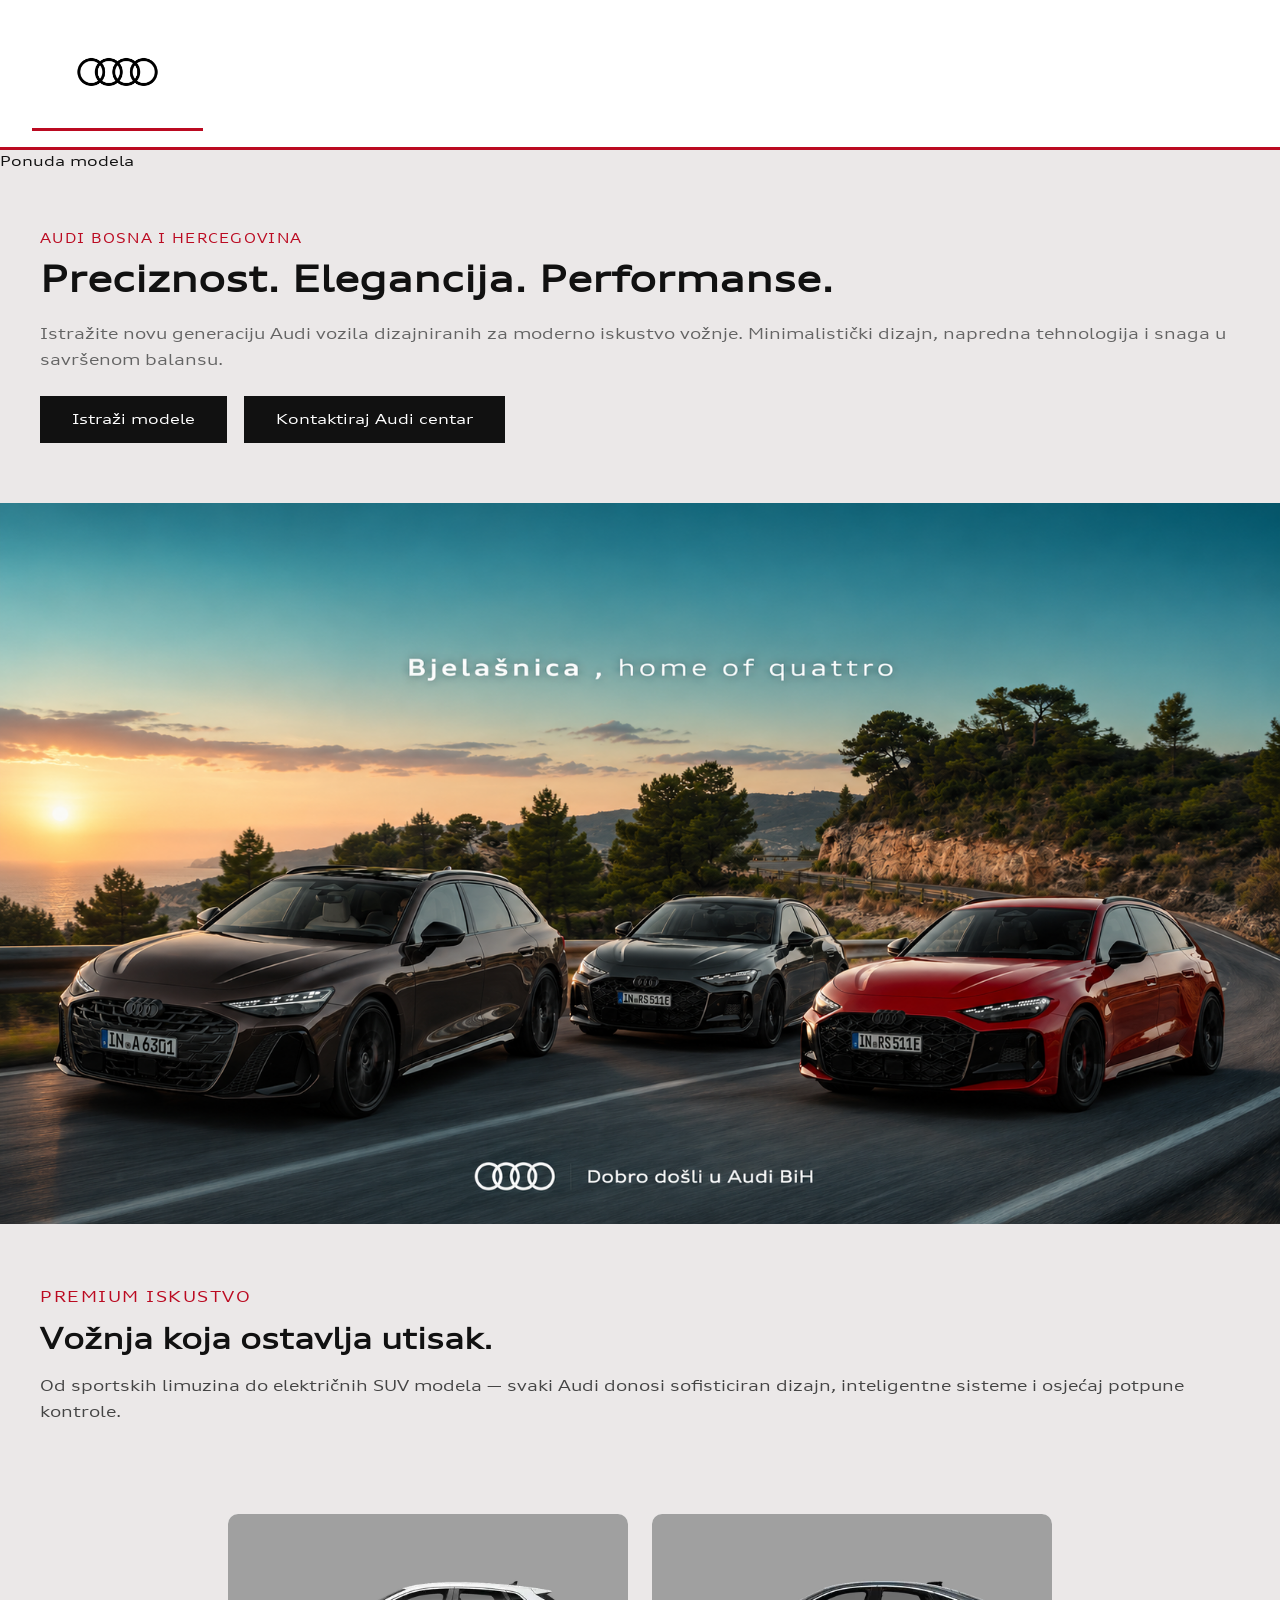
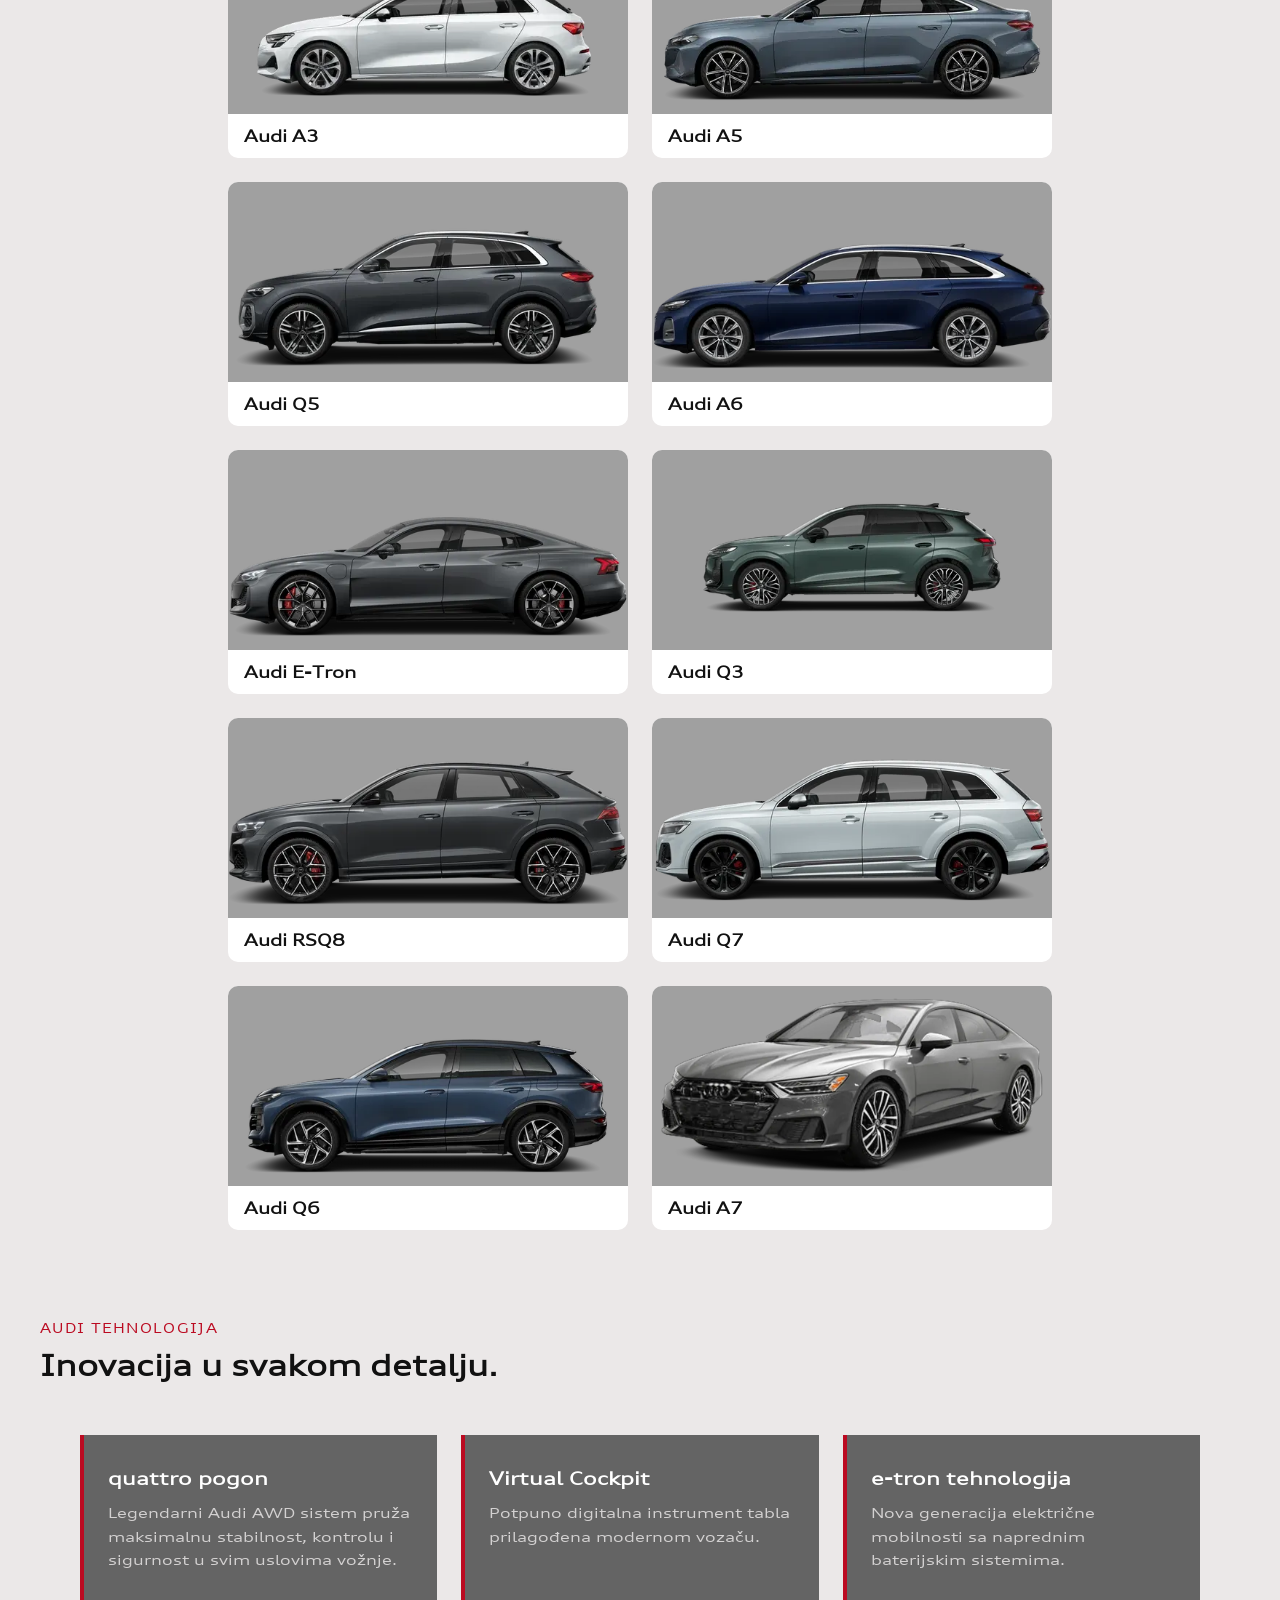
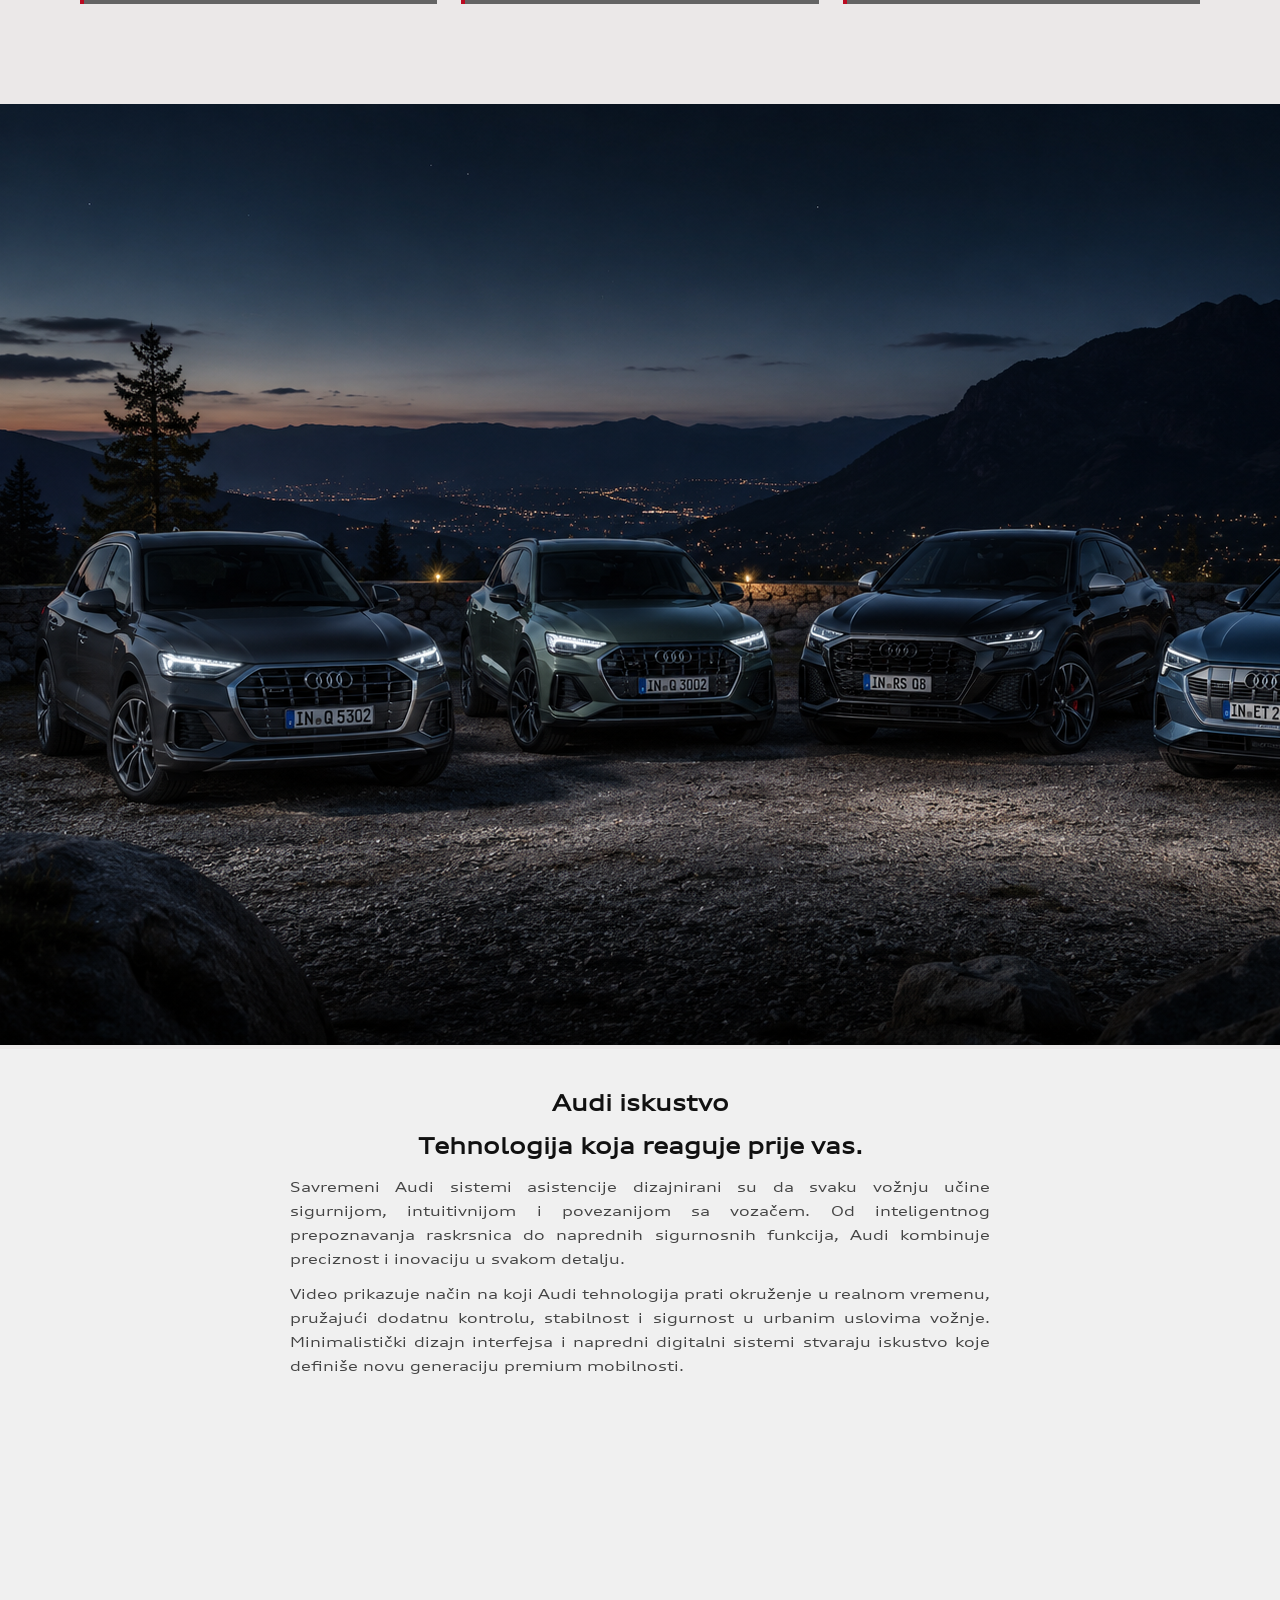
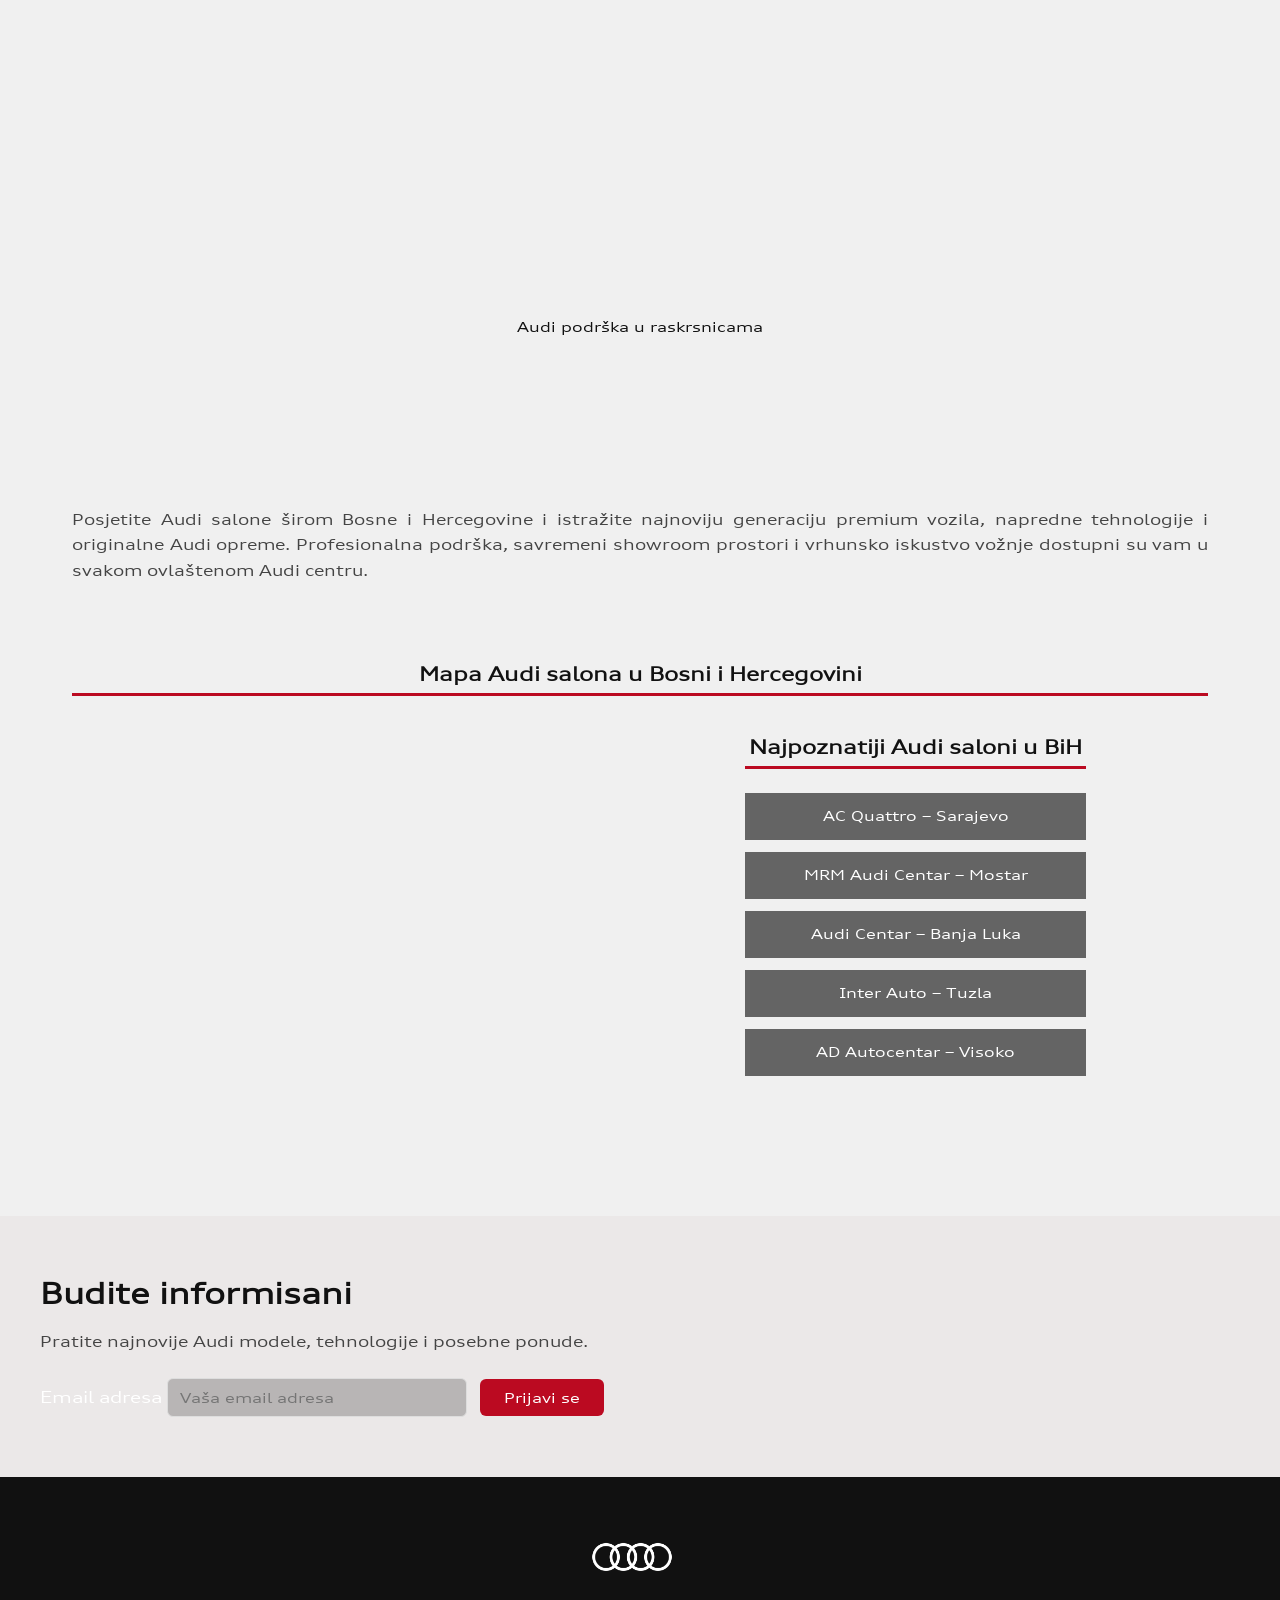
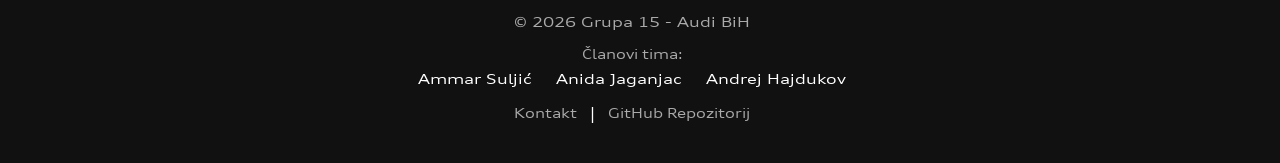
==== index.html @ d8e91200 "popravljene sitne greske na mapama" ====
<!DOCTYPE html>
<html lang = "bs"> 
            <head>
                <meta charset="UTF-8">
                
                <meta name="viewport" content="width=device-width, initial-scale=1.0">
                <!-- Osigurava prilagodbu prikazu na mobilnim uređajima -->
                 <meta name="description" content="Audi Bosna i Hercegovina - Službena web stranica">
                <meta name ="author" content="Grupa 15">
                <title>Audi BiH</title>
                <link rel="icon" href="images/audi logo crni.png" >

            
                

<link rel="stylesheet" href="css/tptpstil.css">


<!-- PWA manifest -->

            </head>

                <body>

     <div class="pozadina">

    
    
    <header>

    <!-- logo -->
    <header class="logo-bar">

    <img src="images/audi logo crni.png"
         alt="Audi logo"
         class="logo">
        

</div>

    <!-- glavni meni -->
    <nav class="menu">

        <ul>

            <li class="dropdown">
                <a href="sadrzaj.html">Ponuda modela</a>

                <ul class="dropdown-menu">
                    <li><a href="sadrzaj.html#audi-a3">Audi A3</a></li>
                    <li><a href="sadrzaj.html#audi-a5">Audi A5</a></li>
                    <li><a href="sadrzaj.html#audi-q5">Audi Q5</a></li>
                    <li><a href="sadrzaj.html#audi-a6">Audi A6</a></li>
                    <li><a href="sadrzaj.html#audi-e-tron">Audi e-tron</a></li>
                    <li><a href="sadrzaj.html#audi-q3">Audi Q3</a></li>
                    <li><a href="sadrzaj.html#audi-RSQ8">Audi RSQ8</a></li>
                    <li><a href="sadrzaj.html#audi-Q7">Audi Q7</a></li>
                    <li><a href="sadrzaj.html#audi-Q6">Audi Q6</a></li>
                    <li><a href="sadrzaj.html#audi-A7">Audi A7</a></li>

                </ul>
            </li> 

        </ul>

    </nav>

    <!-- SIDEBAR -->
             <nav class="side-nav">
    <a href="index.html">Početna</a>
    <a href="sadrzaj.html">Ponuda modela</a>
    <a href="sadrzaj.html#sedan">Sedan</a>
    <a href="sadrzaj.html#suv">SUV</a>
    <a href="sadrzaj.html#sport">Sport</a>
    <a href="sadrzaj.html#electric">Električni</a>

    <a href="kontakt.html">Dodatna oprema</a>

    <a href="https://github.com/ammarsuljic-ui/Grupa15-TPTP-2026" target="_blank" rel="noopener noreferrer">
        GitHub Repozitorij
    </a>
</nav>

</header>

<section class="uvodnastrana">

    <p class="malinaslov">Audi Bosna i Hercegovina</p>

    <h1>Preciznost. Elegancija. Performanse.</h1>

    <p class="tekstuvoda">
        Istražite novu generaciju Audi vozila dizajniranih za moderno iskustvo vožnje.
        Minimalistički dizajn, napredna tehnologija i snaga u savršenom balansu.
    </p>

    <div class="hero-buttons">

    <a href="sadrzaj.html" class="hero-btn">
        Istraži modele
    </a>

    <a href="kontakt.html" class="hero-btn secondary">
        Kontaktiraj Audi centar
    </a>

</div>

</section>

<section class="backgroundRegular-image">

    <div class="automap">

        <img src="images/audi pozadina.png"
             alt="AUDI BOSNA I HERCEGOVINA"
             class="background-image">

        <!-- AUDI A6 -->
        <a href="sadrzaj.html#audi-a6"
           class="auto-link audi-a6"></a>

        <!-- AUDI A3 -->
        <a href="sadrzaj.html#audi-a3"
           class="auto-link audi-a3"></a>

        <!-- AUDI A5 -->
        <a href="sadrzaj.html#audi-a5"
           class="auto-link audi-a5"></a>

    </div>

</section>

    <noscript>

        <h1>AUDI BOSNA I HERCEGOVINA</h1>
    </noscript>


                    <section class="modern-info">

                        <p class="section-tag">Premium iskustvo</p>

                        <h2>Vožnja koja ostavlja utisak.</h2>

                        <p>
                            Od sportskih limuzina do električnih SUV modela — svaki Audi donosi
                            sofisticiran dizajn, inteligentne sisteme i osjećaj potpune kontrole.
                        </p>

                    </section>



                         <!-- kartice sa modelima-->
                        <main class="models">

                                    <div class="car-card" id="audi-a3">
                                        <a href="sadrzaj.html#audi-a3">
                                            <picture>
                                                <img src="images/audi a3 2.webp" alt="Audi A3" title="Pogledaj model">
                                            </picture>
                                            <div class="car-name">Audi A3</div>
                                        </a>
                                    </div>

                                    <div class="car-card" id="audi-a5">
                                        <a href="sadrzaj.html#audi-a5">
                                            <picture>
                                                <img src="images/audi a5 1.webp" alt="Audi A5" title="Pogledaj model">
                                            </picture>
                                            <div class="car-name">Audi A5</div>
                                        </a>
                                    </div>

                                    <div class="car-card" id="audi-q5">
                                        <a href="sadrzaj.html#audi-q5">
                                            <picture>
                                                <img src="images/audi q5 1.png" alt="Audi Q5" title="Pogledaj model">
                                            </picture>
                                            <div class="car-name">Audi Q5</div>
                                        </a>
                                    </div>

                                    <div class="car-card" id="audi-a6">
                                        <a href="sadrzaj.html#audi-a6">
                                            <picture>
                                                <img src="images/audi a6 1.webp" alt="Audi A6" title="Pogledaj model">
                                            </picture>
                                            <div class="car-name">Audi A6</div>
                                        </a>
                                    </div>

                                    <div class="car-card" id="audi-e-tron">
                                        <a href="sadrzaj.html#audi-e-tron">
                                            <picture>
                                                <img src="images/audi e tron 1.png" alt="Audi E-Tron" title="Pogledaj model">
                                            </picture>
                                            <div class="car-name">Audi E-Tron</div>
                                        </a>
                                    </div>

                                    <div class="car-card" id="audi-q3">
                                        <a href="sadrzaj.html#audi-q3">
                                            <picture>
                                                <img src="images/audi q3 1.png" alt="Audi Q3" title="Pogledaj model">
                                            </picture>
                                            <div class="car-name">Audi Q3</div>
                                        </a>
                                    </div>


                                    <div class="car-card" id="audi-RSQ8">
                                        <a href="sadrzaj.html#audi-RSQ8">
                                            <picture>
                                                <img src="images/audi RSQ8 1.png" alt="Audi RSQ8" title="Pogledaj model">
                                            </picture>
                                            <div class="car-name">Audi RSQ8</div>
                                        </a>
                                    </div>

                                    <div class="car-card" id="audi-Q7">
                                        <a href="sadrzaj.html#audi-Q7">
                                            <picture>
                                                <img src="images/audi Q7 1.png" alt="Audi Q7" title="Pogledaj model">
                                            </picture>
                                            <div class="car-name">Audi Q7</div>
                                        </a>
                                    </div>

                                    <div class="car-card" id="audi-Q6">
                                        <a href="sadrzaj.html#audi-Q6">
                                            <picture>
                                                <img src="images/audi Q6 1.png" alt="Audi Q6" title="Pogledaj model">
                                            </picture>
                                            <div class="car-name">Audi Q6</div>
                                        </a>
                                    </div>

                                    <div class="car-card" id="audi-A7">
                                        <a href="sadrzaj.html#audi-A7">
                                            <picture>
                                                <img src="images/audi A7 1.webp" alt="Audi A7" title="Pogledaj model">
                                            </picture>
                                            <div class="car-name">Audi A7</div>
                                        </a>
                                    </div>

                                </main>

                                <section class="tech-section">

    <p class="section-tag">Audi tehnologija</p>

    <h2>Inovacija u svakom detalju.</h2>

                        

   

    <div class="tech-grid">

        <article class="tech-box">
            <h3>quattro pogon</h3>
            <p>
                Legendarni Audi AWD sistem pruža maksimalnu stabilnost,
                kontrolu i sigurnost u svim uslovima vožnje.
            </p>
        </article>

        <article class="tech-box">
            <h3>Virtual Cockpit</h3>
            <p>
                Potpuno digitalna instrument tabla prilagođena modernom vozaču.
            </p>
        </article>

        <article class="tech-box">
            <h3>e-tron tehnologija</h3>
            <p>
                Nova generacija električne mobilnosti sa naprednim baterijskim sistemima.
            </p>
        </article>

    </div>

</section>
    
    

    <section class="backgroundSUV-image">

    <div class="suvmap">

        <img src="images/audi pozadina 3.png"
             alt="AUDI SUV MODELI"
             class="background-suv">

        <!-- Q5 -->
        <a href="sadrzaj.html#audi-q5"
           class="suv-link audi-q5"></a>

        <!-- Q3 -->
        <a href="sadrzaj.html#audi-q3"
           class="suv-link audi-q3"></a>

        <!-- RSQ8 -->
        <a href="sadrzaj.html#audi-RSQ8"
           class="suv-link audi-rsq8"></a>

        <!-- Q6 -->
        <a href="sadrzaj.html#audi-Q6"
           class="suv-link audi-q6"></a>

    </div>

</section>



         <aside>
             <!-- video -->
                        
          <h2>Audi iskustvo</h2>

          <section class="videouvod">

    <h2>Tehnologija koja reaguje prije vas.</h2>

    <p class="tekstvideo">
        Savremeni Audi sistemi asistencije dizajnirani su da svaku vožnju učine sigurnijom,
        intuitivnijom i povezanijom sa vozačem. Od inteligentnog prepoznavanja raskrsnica
        do naprednih sigurnosnih funkcija, Audi kombinuje preciznost i inovaciju u svakom detalju.
    </p>

    <p class="tekstvideo">
        Video prikazuje način na koji Audi tehnologija prati okruženje u realnom vremenu,
        pružajući dodatnu kontrolu, stabilnost i sigurnost u urbanim uslovima vožnje.
        Minimalistički dizajn interfejsa i napredni digitalni sistemi stvaraju iskustvo
        koje definiše novu generaciju premium mobilnosti.
    </p>

</section>


<iframe
    width="100%"
    height="500"

    src="https://www.youtube.com/embed/RD_LmCPMa38"

    title="Audi podrska u raskrsnicama"

    loading="lazy"
    referrerpolicy="strict-origin-when-cross-origin"

    frameborder="0"

    allow="
        autoplay;
        fullscreen;
        picture-in-picture;
        encrypted-media
    "
    

    allowfullscreen>

    

</iframe>
<p>Audi podrška u raskrsnicama</p>

<br><br><br><br><br><br>

<p class="tekstmape">
    Posjetite Audi salone širom Bosne i Hercegovine i istražite najnoviju generaciju
    premium vozila, napredne tehnologije i originalne Audi opreme. Profesionalna podrška,
    savremeni showroom prostori i vrhunsko iskustvo vožnje dostupni su vam u svakom
    ovlaštenom Audi centru.
</p>

<section class="mapa">

    <h3>Mapa Audi salona u Bosni i Hercegovini</h3>

    <iframe
        src="https://www.google.com/maps?q=Audi+saloni+Bosna+i+Hercegovina&output=embed" 
        width="100%"
        height="600"

        loading="lazy"

        allowfullscreen

        referrerpolicy="no-referrer-when-downgrade">

    </iframe>

    <div class="mapa-info">

        <h3>Najpoznatiji Audi saloni u BiH</h3>

        <ul class="saloni">

    <li>
        <a href="https://www.acquattro.ba/"
           target="_blank"
           rel="noopener noreferrer"
           style="color: white;">
           AC Quattro – Sarajevo
        </a>
    </li>

    <li>
        <a href="https://mrm.ba/"
           target="_blank"
           rel="noopener noreferrer"
           style="color: white;">
           MRM Audi Centar – Mostar
        </a>
    </li>

    <li>
        <a href="https://www.audi.ba/"
           target="_blank"
           rel="noopener noreferrer"
           style="color: white;">
           Audi Centar – Banja Luka
        </a>
    </li>

    <li>
        <a href="https://interauto.ba/"
           target="_blank"
           rel="noopener noreferrer"
           style="color: white;">
           Inter Auto – Tuzla
        </a>
    </li>

    <li>
        <a href="https://adautocentar.ba/"
           target="_blank"
           rel="noopener noreferrer"
           style="color:white;">
           AD Autocentar – Visoko
        </a>
    </li>

</ul>

    </div>

</section>
    
          </aside>

          <section class="newsletter">

    <h2>Budite informisani</h2>

    <p>
        Pratite najnovije Audi modele, tehnologije i posebne ponude.
    </p>

    <form action="#">

        <label for="email">Email adresa</label>

<input id="email"
       type="email"
       placeholder="Vaša email adresa">

        <button type="submit">
            Prijavi se
        </button>

    </form>

</section>



        <!-- footer ili donjio dio stranice gdje ce se nalaziti audi logo link za kontakt i imena clanova grupe -->
                        <footer class="site-footer">

    <!-- LOGO -->
    <div class="footer-logo">

        <img src="images/audi logo crni.png"
             alt="Audi logo"
             usemap="#audiMapFooter"
             class="logo">

        <map name="audiMapFooter">
            <area shape="rect"
                  coords="0,0,300,150"
                  href="index.html"
                  alt="Početna stranica">
        </map>

    </div>

    <!-- NASLOV -->
    <p class="footer-title">&copy; 2026 Grupa 15 - Audi BiH</p>

    <!-- TIM -->
    <div class="footer-team">
        <span class="team-label">Članovi tima:</span>

        <div class="team-members">
            <span class="member">Ammar Suljić</span>
            <span class="member">Anida Jaganjac</span>
            <span class="member">Andrej Hajdukov</span>
        </div>
    </div>

    <!-- LINKOVI -->
    <div class="footer-links">
        <a href="kontakt.html">Kontakt</a> |
        
        <a href="https://github.com/ammarsuljic-ui/Grupa15-TPTP-2026" target="_blank" rel="noopener noreferrer">
            GitHub Repozitorij
        </a>
    </div>

</footer>

</div>
        

    



          </body>





</html>
---- css/tptpstil.css ----
/* =============================================
   TPTP Projekat - Grupa 15
   Audi BiH web stranica
   CSS: Anida Jaganjac
   ============================================= */
 
/* Odbrani font */
@font-face {
  font-family: 'auditype_extendednormal';
  src: url(../fonts/auditype_extendednormal.ttf) format('truetype');
}

/* CSS varijable - globalne boje, fontovi i razmaci */
:root {
  --boja-primarna: #BB0A21;
  --boja-pozadina: #ebe8e8;
  --boja-tekst: #111111;
  --boja-kartica: #ffffff;
  --font-glavni: 'auditype_extendednormal', sans-serif;
  --razmak-kartica: 1.5rem;
}
 
/* Reset defaultnih browser stilova */
* {
  margin: 0;
  padding: 0;
  box-sizing: border-box;
}
 
/* Osnovna tipografija i pozadina */
body {
  background-color: var(--boja-pozadina);
  color: var(--boja-tekst);
  font-family: var(--font-glavni);
  
}
 
/* ---- HEADER ---- */
header {
  overflow: visible;
  background-color: #ffffff;
  padding: 16px 32px;
  border-bottom: 3px solid var(--boja-primarna);
  display: flex;
  align-items: center;
  justify-content: space-between;
  position: relative;
  z-index: 1000;
}
 
/* Logo */
.logo-bar {
  display: flex;
  align-items: center;
}
 
.logo {
  height: 80px;
  width: auto;
  display: block;
  pointer-events: auto;
}
 
/* ---- DROPDOWN MENI ---- */

/* Prikaz uradjen uz pomoc Claude AI s razumijevanjem */
.menu > ul {
  list-style: none;
  display: flex;
  gap: 24px;
}
 
.menu {
  position: relative;
}
 
.menu ul li a {
  text-decoration: none;
  color: var(--boja-tekst);
  font-size: 14px;
  font-weight: 500;
  padding: 8px 0;
}
 
.menu ul li a:hover {
  color: var(--boja-primarna);
}
 
.dropdown {
  position: relative;
}
 
.dropdown-menu {
  display: none;
  position: absolute;
  top: 100%;
  left: 0;
  background-color: #ffffff;
  border: 1px solid #eeeeee;
  border-top: 3px solid var(--boja-primarna);
  min-width: 160px;
  z-index: 9999;
  box-shadow: 0 4px 12px rgba(0,0,0,0.1);
  flex-direction: column;
  list-style: none;
}
 
.dropdown:hover .dropdown-menu {
  display: block;
}
 
.dropdown-menu li a {
  display: block;
  padding: 10px 16px;
  font-size: 13px;
  color: var(--boja-tekst);
  text-decoration: none;
  white-space: nowrap;
  transition: all 0.2s ease;
}
 
.dropdown-menu li a:hover {
  background-color: var(--boja-primarna);
  color: #ffffff !important;
  padding-left: 20px;
}
 
/* ---- SIDE NAV ---- */
.side-nav {
  display: flex;
  flex-direction: column;
  align-items: center;
  gap: 8px;
  background-color: #111111;
  padding: 24px 16px;
  width: 200px;
  min-height: 100%;
  position: fixed;
  top: 0;
  left: 0;
  padding-top: 100px;
  z-index: 100;

  opacity: 0;
  pointer-events: none;
  transform: translateX(-20px);
  transition: opacity 0.3s ease, transform 0.3s ease;
}
 
.side-nav a {
  text-decoration: none;
  color: #ffffff;
  font-size: 14px;
  padding: 10px 12px;
  border-radius: 6px;
  width: 100%;
  text-align: center;
  transition: background 0.2s;
}
 
.side-nav a:hover {
  background-color: var(--boja-primarna);
  color: #ffffff;
}
 
.pozadina:has(.logo-bar:hover) .side-nav,
.side-nav:hover {

  opacity: 1;
  pointer-events: auto;
  transform: translateX(0);

}
/* Pomicanje sadrzaja da ne bude ispod sidebara */
.pozadina {
  margin-left: 0;
  transition: margin-left 0.3s ease;
  
}

.pozadina:has(.logo-bar:hover),
.pozadina:has(.side-nav:hover) {

  margin-left: 200px;
}
 
/* ---- UVODNA SEKCIJA ---- */
.uvodnastrana {
  padding: 60px 40px;
  max-width: 100%;
  width: 100%;
}

/*Razmak izmedju slike i uvoda za modele */ 

.uvodnastrana:has(.hero-slika) {
  margin-bottom: 0;
  padding-bottom: 0;
}

.malinaslov {
  font-size: 13px;
  letter-spacing: 0.1em;
  text-transform: uppercase;
  color: var(--boja-primarna) !important;
  margin-bottom: 12px;
}

.uvodnastrana h1 {
  font-size: 36px;
  font-weight: bold;
  margin-bottom: 20px;
  line-height: 1.2;
}

.tekstuvoda {
  font-size: 15px;
  color: #646464;
  line-height: 1.7;
}

/* ---- HERO BUTTONS ---- */

.hero-btn {
  display: inline-block;
  padding: 14px 32px;
  background-color: #111111;
  color: #ffffff !important;
  text-decoration: none;
  font-family: var(--font-glavni);
  font-size: 14px;
  border-bottom: 2px solid transparent;
  text-align: center;
  transition: border-color 0.3s ease, background-color 0.3s ease;
  margin-top: 24px;
  margin-right: 12px;
}

.hero-btn:hover {
  border-bottom-color: var(--boja-primarna);
  background-color: #1e1e1e;
}

.hero-btn.secondary {
  background-color: #111111;
}

.hero-btn.secondary:hover {
  border-bottom-color: var(--boja-primarna);
  background-color: #1e1e1e;
}

/* ---- BACKGROUND IMAGE SEKCIJA  ---- */
.backgroundRegular-image {
  display: block;
  width: 100%;
  overflow: hidden;
}

.background-image {
  width: 100%;
  height: auto;
  display: block;
  object-fit: cover;
}


.backgroundSUV-image {
  display: block;
  width: 105%;
  overflow: hidden;
  margin-left: -40px;
}

/* ---- MODERN INFO SEKCIJA ---- */
.modern-info {
  padding: 60px 40px;
  max-width: 100%;
  width: 100%;
}

.section-tag {
  font-size: 13px;
  letter-spacing: 0.1em;
  text-transform: uppercase;
  color: var(--boja-primarna) !important; 
  margin-bottom: 12px;
}

.modern-info h2 {
  font-size: 28px;
  margin-bottom: 16px;
  line-height: 1.3;
}

.modern-info p {
  max-width: 100%;
 font-size: 15px;
  color: #444444;
  line-height: 1.7;

  
}

.tekstmape {
  display: block;
  width: 100%;
  padding: 40px;
  font-size: 15px;
  color: #444444;
  line-height: 1.7;
  text-align: justify;
}

/* ---- VIDEO UVOD ---- */
.videouvod {
  max-width: 700px;
  margin: 0 auto 24px auto;
  text-align: left;
}

.videouvod h2 {
  font-size: 22px;
  margin-bottom: 16px;
  text-align: center;
}

.tekstvideo {
  font-size: 14px;
  color: #444444;
  line-height: 1.7;
  margin-bottom: 12px;
  text-align: justify;
}



/* ---- KARTICE ---- */
/* Uz pomoc Claude AI za centriranje grida */
.models {
  display: grid;
  grid-template-columns: repeat(2, 400px);
  justify-content: center;
  gap: var(--razmak-kartica);
  padding: 30px;
}
 
.car-card {
  background-color: var(--boja-kartica);
  border-radius: 10px;
  overflow: hidden;
  position: relative;
  transition: transform 0.3s ease, box-shadow 0.3s ease;
}
 
.car-card:hover {
  transform: translateY(-5px);
  box-shadow: 0 8px 24px rgba(0,0,0,0.12);
}
 
.car-card a {
  text-decoration: none;
  color: var(--boja-tekst);
}
 
.car-card img {
  width: 100%;
  height: 200px;
  object-fit: cover;
  display: block;
  background-color: #a0a0a0;
  transition: transform 0.3s ease, background-color 0.3s ease;
}
 
.car-name {
  padding: 12px 16px;
  font-weight: bold;
  font-size: 16px;
}
 
/* Hover overlay na karticama - uradjeno uz pomoc Claude AI */
.car-card a::after {
  content: attr(title);
  position: absolute;
  bottom: 0;
  left: 0;
  right: 0;
  color: #ffffff;
  padding: 12px 16px;
  font-size: 14px;
  font-weight: 500;
  opacity: 0;
  transform: translateY(100%);
  transition: opacity 0.3s ease, transform 0.3s ease;
}
 
.car-card:hover a::after {
  opacity: 1;
  transform: translateY(0);
}
 
.car-card:hover img {
  transform: scale(1.03);
  background-color: var(--boja-primarna);
}
 .tech-grid {
  display: grid;
  grid-template-columns: repeat(3, 1fr);
  gap: 24px;
  padding: 40px;
}

.tech-box {
  background-color: #646464;
  color: #ffffff;
  padding: 32px 24px;
  border-left: 4px solid var(--boja-primarna);
  transition: background-color 0.3s ease;
}

.tech-box:hover {
  background-color: var(--boja-primarna);
}

.tech-box h3 {
  font-size: 18px;
  margin-bottom: 12px;
  color: #ffffff;
}

.tech-box p {
  font-size: 14px;
  color: #d3d1d1;
  line-height: 1.7;
}

.tech-box:hover p {
  color: #ffffff;
}


@keyframes fadeIn {
  from {
    opacity: 0;
    transform: translateY(20px);
  }
  to {
    opacity: 1;
    transform: translateY(0);
  }
}

.tech-section {
  padding: 60px 40px;
}
 

.tech-section h2 {
  font-size: 28px;
  margin-bottom: 10px;
  line-height: 1.3;
}

.car-card {
  animation: fadeIn 2s ease forwards;
}

@keyframes pulsiranje {
  0%   { transform: scale(1); }
  50%  { transform: scale(1.1); }
  100% { transform: scale(1); }
}

.logo-bar .logo:hover,
header .logo:hover {
  animation: pulsiranje 2s ease infinite;
}
/* ---- ASIDE ---- */
aside {
  text-align: center;
  padding: 40px 32px;
  background-color: #f0f0f0;
}
 
aside h2 {
  margin-bottom: 16px;
  font-size: 22px;
}
 
aside p {
  margin-top: 12px;
  font-size: 14px;
  color: #111111;
}
 

/* ---- MAPA I SALONI---- */
.tekstmape {
  display: block;
  width: 100%;
  padding: 40px;
  font-size: 15px;
  color: #444444;
  line-height: 1.7;
  text-align: justify;
  order: 2;
}

.mapa {
  order: 3;
  display: flex;
  flex-wrap: wrap;
  align-items: flex-start;
  justify-content: center;
  gap: 40px;
  padding: 40px;
}

.mapa h3 {
  width: 100%;
  text-align: center;
  border-left: none;
  border-bottom: 3px solid var(--boja-primarna);
  padding-left: 0;
  padding-bottom: 8px;
  margin-bottom: 0;
}

.mapa iframe {
  flex: none;
  width: 45%;
  height: 400px;
  border: none;
  border-radius: 8px;
}

.mapa-info {
  width: 30%;
  text-align: center;
}

.mapa-info h3 {
  text-align: center;
  border-left: none;
  border-bottom: 3px solid var(--boja-primarna);
  padding-left: 0;
  padding-bottom: 8px;
  margin-bottom: 24px;
}

.saloni {
  list-style: none;
  display: flex;
  flex-direction: column;
  gap: 12px;
  width: 100%;
}

.saloni li a {
  display: block;
  padding: 14px 20px;
  background-color: #646464;
  color: #ffffff !important;
  text-decoration: none;
  font-size: 14px;
  border-bottom: 2px solid transparent;
  border-left: none;
  text-align: center;
  transition: border-color 0.3s ease, background-color 0.3s ease;
}

.saloni li a:hover {
  border-bottom-color: var(--boja-primarna);
  background-color: #1e1e1e;
}

/*---- NEWSLETTER PRIJAVA---- */
.newsletter {
  padding: 60px 40px;
  background-color: var(--boja-pozadina);
}

.newsletter h2 {
  font-size: 28px;
  margin-bottom: 16px;
  line-height: 1.3;
}

.newsletter p {
  font-size: 15px;
  color: #444444;
  line-height: 1.7;
  margin-bottom: 24px;
}

.newsletter input[type="email"] {
  padding: 10px 12px;
  border: 1px solid #dddddd;
  border-radius: 6px;
  font-family: var(--font-glavni);
  font-size: 14px;
  color: var(--boja-tekst);
  background-color: #b8b5b5;
  width: 300px;
  transition: border-color 0.2s;
}

.newsletter input[type="email"]:focus {
  outline: none;
  border-color: var(--boja-primarna);
}

.newsletter button {
  padding: 10px 24px;
  margin-left: 8px;
  border: none;
  border-radius: 6px;
  font-family: var(--font-glavni);
  font-size: 14px;
  cursor: pointer;
  background-color: var(--boja-primarna);
  color: #ffffff;
  transition: background-color 0.2s;
}

.newsletter button:hover {
  background-color: #880015;
}
/* ---- FOOTER ---- */
.site-footer {
  width: 105%;
  margin-left: -40px;
  margin-top: auto;
  background-color: #111111;
  color: #ffffff;
  text-align: center;
  padding: 40px 10px;
  display:flex;
  flex-direction: column;
  align-items: center;
  gap: 16px;
}
 
.footer-logo .logo {
  filter: invert(1);
}
 
.footer-title {
  font-size: 14px;
  color: #aaaaaa;
}
 
.footer-team {
  display: flex;
  flex-direction: column;
  align-items: center;
  gap: 8px;
}
 
.team-label {
  font-size: 13px;
  color: #aaaaaa;
}
 
.team-members {
  display: flex;
  gap: 24px;
}
 
.member {
  font-size: 14px;
  font-weight: 500;
}
 
.footer-links {
  display: flex;
  gap: 12px;
  align-items: center;
}
 
.footer-links a {
  color: #aaaaaa;
  text-decoration: none;
  font-size: 13px;
  transition: color 0.2s;
}
 
.footer-links a:hover {
  color: var(--boja-primarna);
}


/* ============================================= */
/* ---- SADRZAJ.HTML STILOVI ---- */
/* ============================================= */

.uvod-modeli {
  background-color: #d3d1d1;
  color: #ffffff;
  padding: 60px 40px;
}

.glavni-naslov {
  font-size: 40px;
  font-weight: bold;
  margin-bottom: 16px;
  color: #000000;
}

.opis-modela {
  font-size: 15px;
  color: #646464;
  max-width: 100%;
  line-height: 1.7;
}

.overlay-tekst {
  padding: 20px 40px 60px 40px;
}

.overlay-tekst p {
  font-size: 15px;
  color: #aaaaaa;
  line-height: 1.7;
  max-width: 100%;
}

.opismodela {
  margin-bottom: 24px;
  padding: 24px 32px;
  background-color: #ffffff;
  border-left: 5px solid var(--boja-primarna);
  margin-left: -32px;
  width: 106%;
}

.malitekstmodel {
  font-size: 11px;
  letter-spacing: 0.12em;
  text-transform: uppercase;
  color: var(--boja-primarna);
  margin-bottom: 8px;
  
}

.opismodela h3 {
  font-size: 20px;
  margin-bottom: 8px;
}

.opismodela p {
  font-size: 14px;
  color: #555555;
  line-height: 1.6;
}

.hero-slika {
  width: 106%;
  margin-left: -40px;
  margin-top: px;
  display: block;
  object-fit: cover;
}

/* ---- CATEGORY SEKCIJA ---- */
.category-section {
  max-width: 1100px;
  margin: 0 auto 40px auto;
  padding: 24px 32px;
  width: 106%;
  margin-left: -32px;
  background-color: var(--boja-primarna);
}

.category-section h1 {
  font-size: 28px;
  color: #ffffff;
  letter-spacing: 0.05em;
  text-transform: uppercase;
  padding-left: -32px;
}

/* Tekst ispod tabele */
.ispodtabele {
  width: 106%;
  padding: 16px 32px;
  background-color: #f5f5f5;
  border-left: 3px solid #dddddd;
  margin-bottom: 16px;
  margin-left: -32px;
  font-size: 14px;
  color: #555555;
  font-style: italic;
}

.header {
  background-color: #ffffff;
  padding: 16px 32px;
  border-bottom: 3px solid var(--boja-primarna);
  display: flex;
  align-items: center;
  gap: 32px;
  position: sticky;
  top: 0;
  z-index: 100;
}

.title {
  font-size: 20px;
  color: var(--boja-tekst);
  flex: 1;
}

/* Bookmark navigacija u headeru */
.nav {
  display: flex;
  flex-wrap: wrap;
  gap: 8px;
}

.nav a {
  text-decoration: none;
  color: var(--boja-tekst);
  font-size: 13px;
  padding: 6px 12px;
  border-radius: 20px;
  border: 1px solid #dddddd;
  transition: background 0.2s, color 0.2s;
}

.nav a:hover {
  background-color: var(--boja-primarna);
  color: #ffffff;
  border-color: var(--boja-primarna);
}



/* Main kontejner */
.main {
  max-width: 1100px;
  margin: 0 auto;
  padding: 40px 32px;
}

/* Sekcija za svaki model */
.model-section {
  margin-bottom: 80px;
  padding-bottom: 40px;
  border-bottom: 2px solid #dddddd;
}

.model-section h2 {
  font-size: 28px;
  margin-bottom: 24px;
  color: var(--boja-tekst);
  border-left: 5px solid var(--boja-primarna);
  padding-left: 16px;
  margin-left: -32px;
 
}

/* Galerija slika - 2 kolone */
.gallery {
  display: grid;
  grid-template-columns: repeat(2, 1fr);
  gap: 20;
  margin-bottom: 32px;
}

.gallery img {
  width: 100%;
  height: auto;
  aspect-ratio: 16 / 9;
  object-fit: cover;
  border-radius: 5;
  transition: transform 0.3s ease, box-shadow 0.3s ease;
  background-color: #a0a0a0 ;
}

.gallery img:hover {
  transform: scale(1.03);
  box-shadow: 0 6px 20px rgba(0,0,0,0.15);
}
.model-section .gallery {
  margin-left: calc(-32px);
  margin-right: calc(-32px);
}

/* Tabela sa specifikacijama */
.spec-table {
  width: 106%;
  border-collapse: collapse;
  margin-bottom: 24px;
  font-size: 14px;
  margin-left: -32px;
}

.spec-table th {
  background-color: var(--boja-primarna);
  color: #ffffff;
  padding: 12px 16px;
  text-align: left;
}

.spec-table td {
  padding: 10px 16px;
  border-bottom: 1px solid #dddddd;
}

/* Izmjenicno bojenje redova - nth-child pseudo klasa */
.spec-table tbody tr:nth-child(even) {
  background-color: #f5f5f5;
}

.spec-table tbody tr:hover {
  background-color: #ffe5e5;
}

/* Nazad na vrh link */
.model-section > a {
  display: block;
  margin-top: 16px;
  text-decoration: none;
  text-align: center;
  color: var(--boja-primarna);
  font-size: 13px;
  font-weight: 500;
  transition: color 0.2s;
}

.model-section > a:hover {
  color: #880015;
}

/* lista kategorija */
.list-section {
  max-width: 1100px;
  margin: 0 auto 60px auto;
  padding: 0 32px;
}

.list-section h2 {
  font-size: 22px;
  margin-bottom: 16px;
  border-left: 5px solid var(--boja-primarna);
  padding-left: 16px;
}

.model-list {
  list-style: none;
  display: flex;
  gap: 40px;
  flex-wrap: wrap;
}

.model-list > li {
  font-weight: bold;
  font-size: 15px;
  color: var(--boja-tekst);
}

.model-list > li > ul {
  list-style: none;
  margin-top: 8px;
  display: flex;
  flex-direction: column;
  gap: 6px;
}

.model-list > li > ul > li a {
  text-decoration: none;
  color: #555555;
  font-weight: normal;
  font-size: 14px;
  transition: color 0.2s;
}

.model-list > li > ul > li a:hover {
  color: var(--boja-primarna);
}

/* ---- CONFIG BOX ---- */
.config-box {
  width: 106%;
  margin-left: -32px;
  padding: 24px 32px;
  background-color: #ffffff;
  border-left: 5px solid var(--boja-primarna);
  margin-bottom: 24px;
  text-align: center;
}

.config-box h3 {
  font-size: 18px;
  color: #000000;
  margin-bottom: 12px;
}

.config-box p {
  font-size: 14px;
  color: #646464 !important;
  line-height: 1.6;
  margin-bottom: 16px;
}

.config-btn {
  display: inline-block;
  padding: 14px 32px;
  background-color: transparent;
  color: #646464 !important;
  text-decoration: none;
  font-family: var(--font-glavni);
  font-size: 14px;
  border-bottom: 2px solid var(--boja-primarna);
  transition: border-color 0.3s ease, background-color 0.3s ease;
}

.config-btn:hover {
  background-color: var(--boja-primarna);
  border-bottom-color: transparent;
}

/* ============================================= */
/* ---- KONTAKT.HTML STILOVI ---- */
/* ============================================= */

.no-sidebar .pozadina {
  margin-left: 0;
}

.kontakt-main {
  max-width: 600px;
  margin: 40px auto;
  padding: 0 32px;
}

.page-title {
  font-size: 20px;
  color: var(--boja-tekst);
 margin-left: auto;
}

.selected-model-box {
  background-color: #ffffff;
  border-left: 5px solid var(--boja-primarna);
  padding: 12px 16px;
  margin-bottom: 24px;
  font-size: 14px;
}

.form-group {
  display: flex;
  flex-direction: column;
  gap: 6px;
  margin-bottom: 16px;
}

.form-group label {
  font-size: 13px;
  font-weight: 500;
  color: var(--boja-tekst);
}

.form-group input,
.form-group select,
.form-group textarea {
  padding: 10px 12px;
  border: 1px solid #dddddd;
  border-radius: 6px;
  font-family: var(--font-glavni);
  font-size: 14px;
  color: var(--boja-tekst);
  background-color: #ffffff;
  transition: border-color 0.2s;
}

.form-group input:focus,
.form-group select:focus,
.form-group textarea:focus {
  outline: none;
  border-color: var(--boja-primarna);
}

.form-group textarea {
  height: 120px;
  resize: vertical;
}

.error {
  font-size: 12px;
  color: var(--boja-primarna);
}

#contactForm button {
  padding: 10px 24px;
  margin-right: 8px;
  border: none;
  border-radius: 6px;
  font-family: var(--font-glavni);
  font-size: 14px;
  cursor: pointer;
  transition: background-color 0.2s;
}

#contactForm button[type="submit"] {
  background-color: var(--boja-primarna);
  color: #ffffff;
}

#contactForm button[type="submit"]:hover {
  background-color: #880015;
}

#contactForm button[type="reset"] {
  background-color: #dddddd;
  color: var(--boja-tekst);
}

#contactForm button[type="reset"]:hover {
  background-color: #bbbbbb;
}

#successMessage {
  margin-top: 16px;
  font-size: 14px;
  color: green;
}

.site-footer-kontakt{
   width: 105%;
  margin-left: -40px;
  margin-top: auto;
  background-color: transparent;
  color: #ffffff;
  text-align: center;
  padding: 40px 10px;
  display:flex;
  flex-direction: column;
  align-items: center;
  gap: 16px;
}
 

  label {
  color: #ffffff !important;
 }

  /* ---- Media queries ---- */


/* Automatski tamni mod prema sistemskim postavkama korisnika */

@media (prefers-color-scheme: dark) {
  :root {
    --boja-pozadina: #1a1a1a;
    --boja-tekst: #ffffff;
    --boja-kartica: #2a2a2a;
  }
  
 
  header .logo {
  filter: invert(1);
  }

  header { 
    background-color: #646464;
  }

  .side-nav { 
  background-color: #000000;
  }

  .spec-table tbody tr:nth-child(even) { 
    background-color: #2a2a2a; 
  }

  .spec-table td { 
  border-bottom-color: #333333; 
  }

  aside { 
  background-color: #1a1a1a;
  }

  .newsletter { 
  background-color: #1a1a1a;
  }

  .dropdown-menu li a { 
  color: #111111 !important; 
  }

  /* Polja forme u tamnom modu */
  .form-group input,
  .form-group select,
  .form-group textarea {
    background-color: #646464;
    color: #ffffff;
    border-color: #444444;
  }


 .selected-model-box{
    background-color: #646464;
  }
 
  .header {
    background-color: #646464;
    border-bottom-color: var(--boja-primarna);
  }

  .opismodela{
    background-color: #161616;
  }

  .opismodela h3,
  .opismodela p {
    color: #ffffff;
  }

  .title {
    color: #ffffff;
  }

  .nav a {
    color: #ffffff;
    border-color: rgba(0, 0, 0, 0.4);
  }

  .nav a:hover {
    background-color: var(--boja-primarna);
    border-color: var(--boja-primarna);
  }

 .ispodtabele {
  background-color: #3a3939;
  border-left-color: var(--boja-primarna);
 }

 .tech-box {
    background-color: #111111;
  }

  .saloni li a {
    background-color: #111111;
  }

  .config-box {
    background-color: #111111;
  }

  .hero-btn {
    background-color: #111111;
  }
  p{
    color: #ffffff !important;
  }


  .gallery img {
  background-color: #3a3939;
  }

  #contactForm button {
  color: #111111 !important;

  }

  .config-box h3{
    color: #ffffff;
  }

  .config-btn {
    color: #ffffff !important;
  }
    
 .glavni-naslov {
  font-size: 40px;
  font-weight: bold;
  margin-bottom: 16px;
  color: #ffffff;
  }

  .opis-modela {
  font-size: 15px;
  color: #aaaaaa;
  max-width: 100%;
  line-height: 1.7;
  }
  
  .uvod-modeli {
  background-color: #111111;
  }
}


/* Tablet */
@media (max-width: 900px) {
  .models {
    grid-template-columns: repeat(2, 1fr);
    padding: 16px;
  }
  .side-nav { width: 160px; }
  .pozadina { margin-left: 160px; }
  .gallery { grid-template-columns: repeat(2, 1fr); }
  .header { flex-wrap: wrap; }
}

/* Mobitel */
@media (max-width: 600px) {
  .models { grid-template-columns: 1fr; }
  .side-nav {
    position: static;
    width: 100%;
    flex-direction: row;
    flex-wrap: wrap;
    justify-content: center;
    padding: 12px;
  }
  .pozadina { margin-left: 0; }
  .team-members { flex-direction: column; gap: 4px; }
  .gallery { grid-template-columns: 1fr; }
  .main { padding: 24px 16px; }
  .model-list { flex-direction: column; gap: 24px; }
  .spec-table { font-size: 12px; }
  .spec-table th, .spec-table td { padding: 8px 10px; }
}
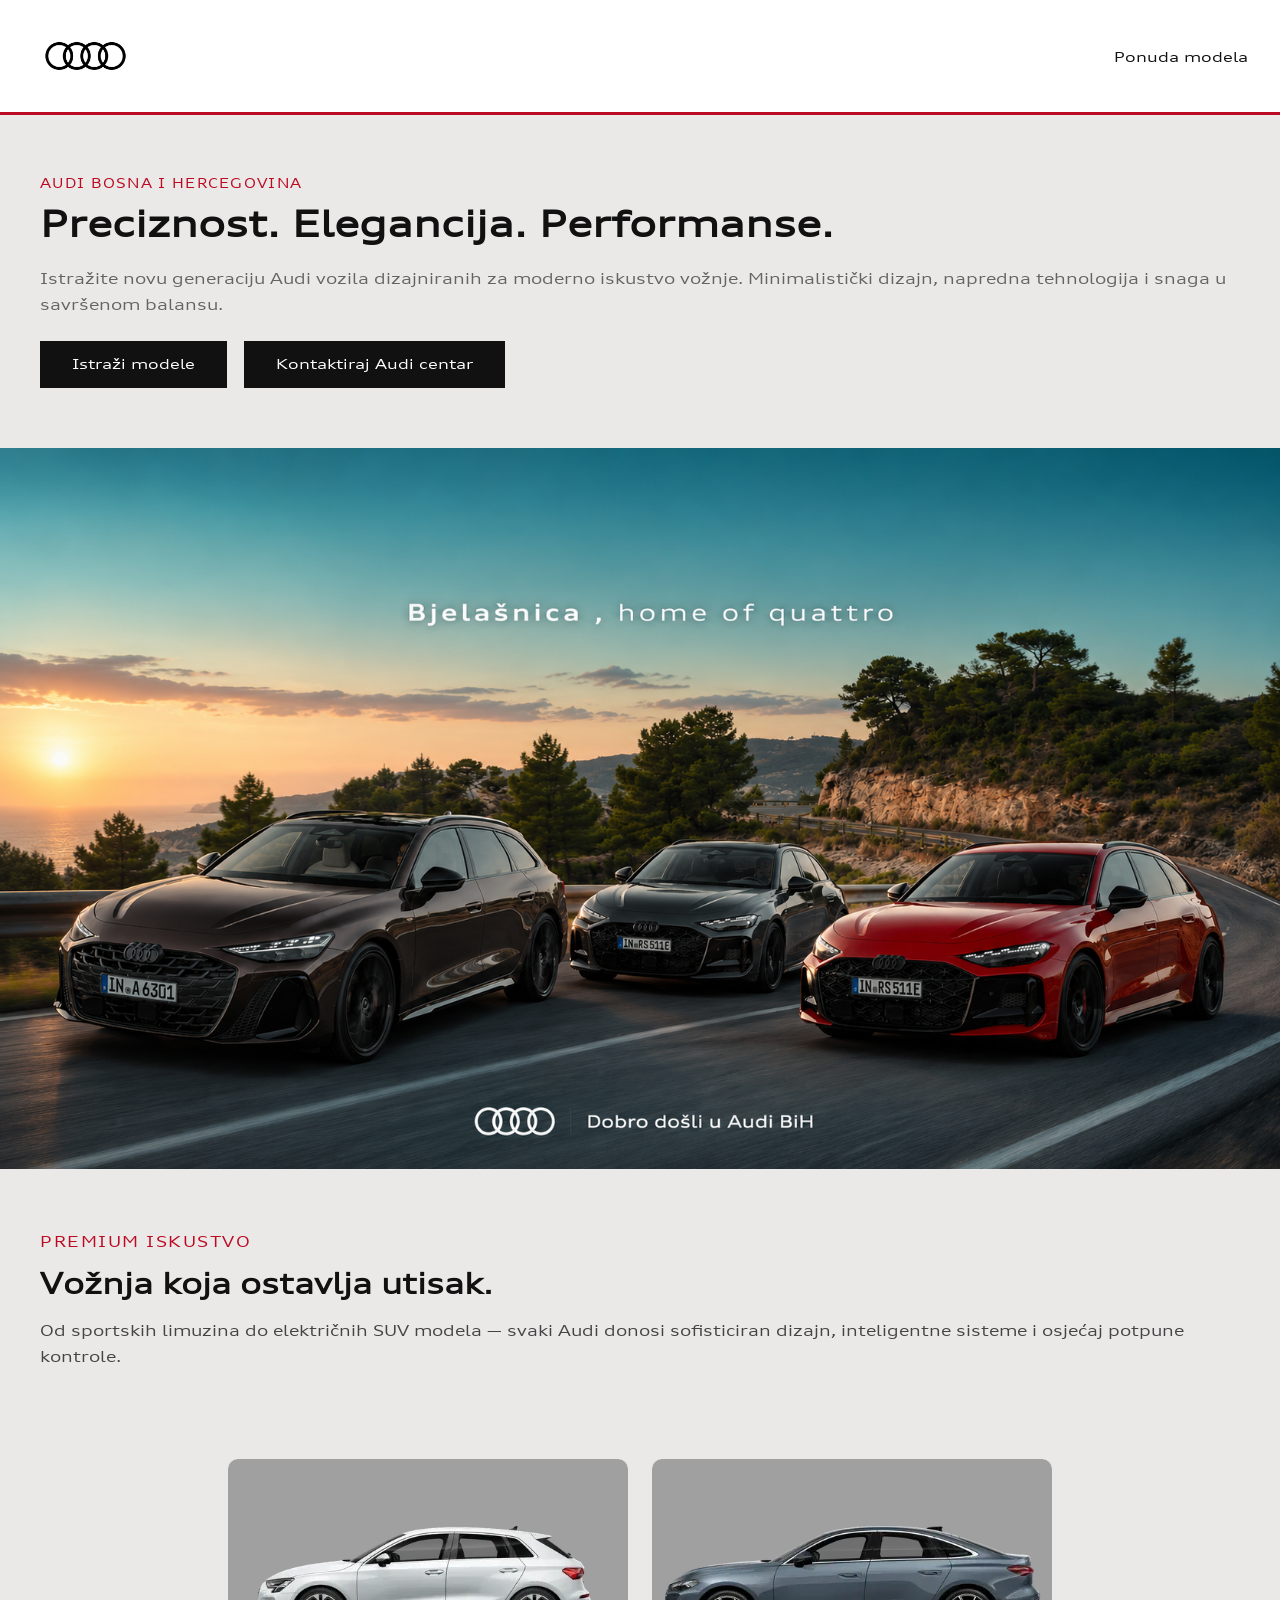
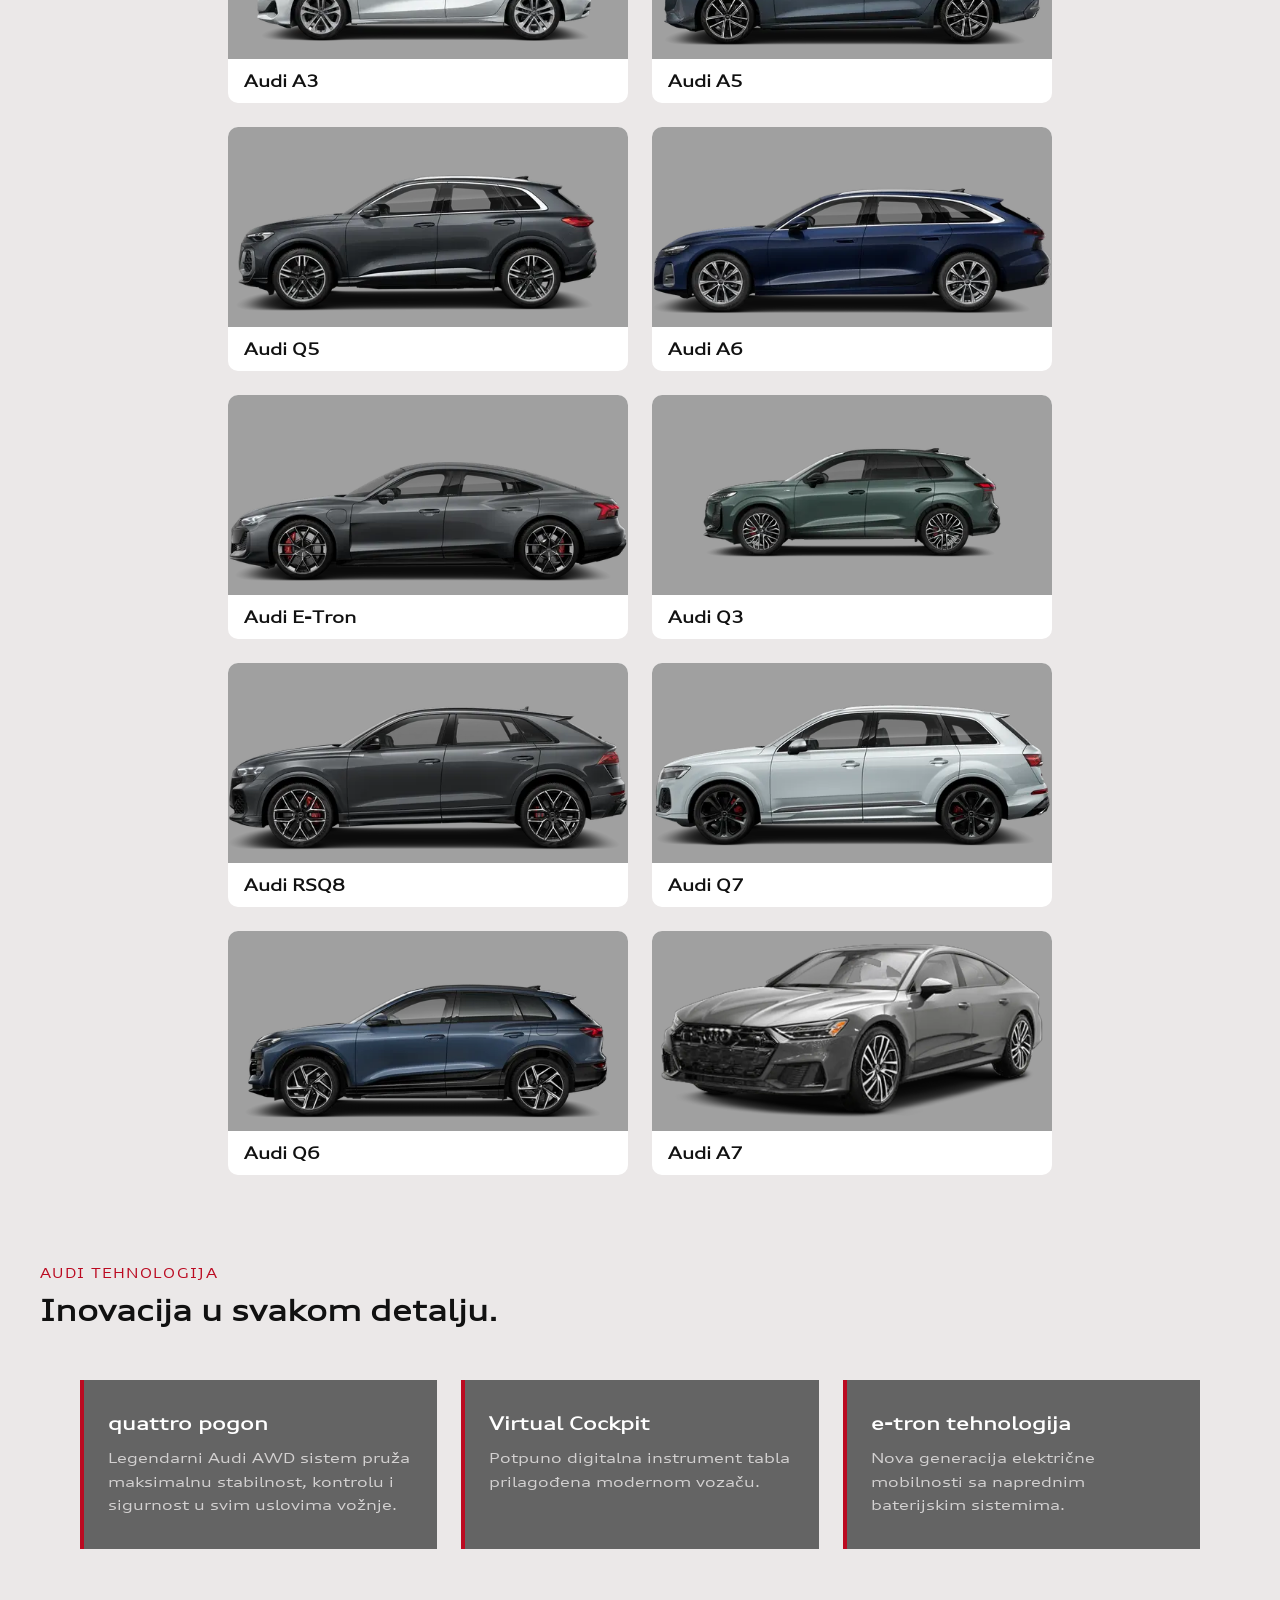
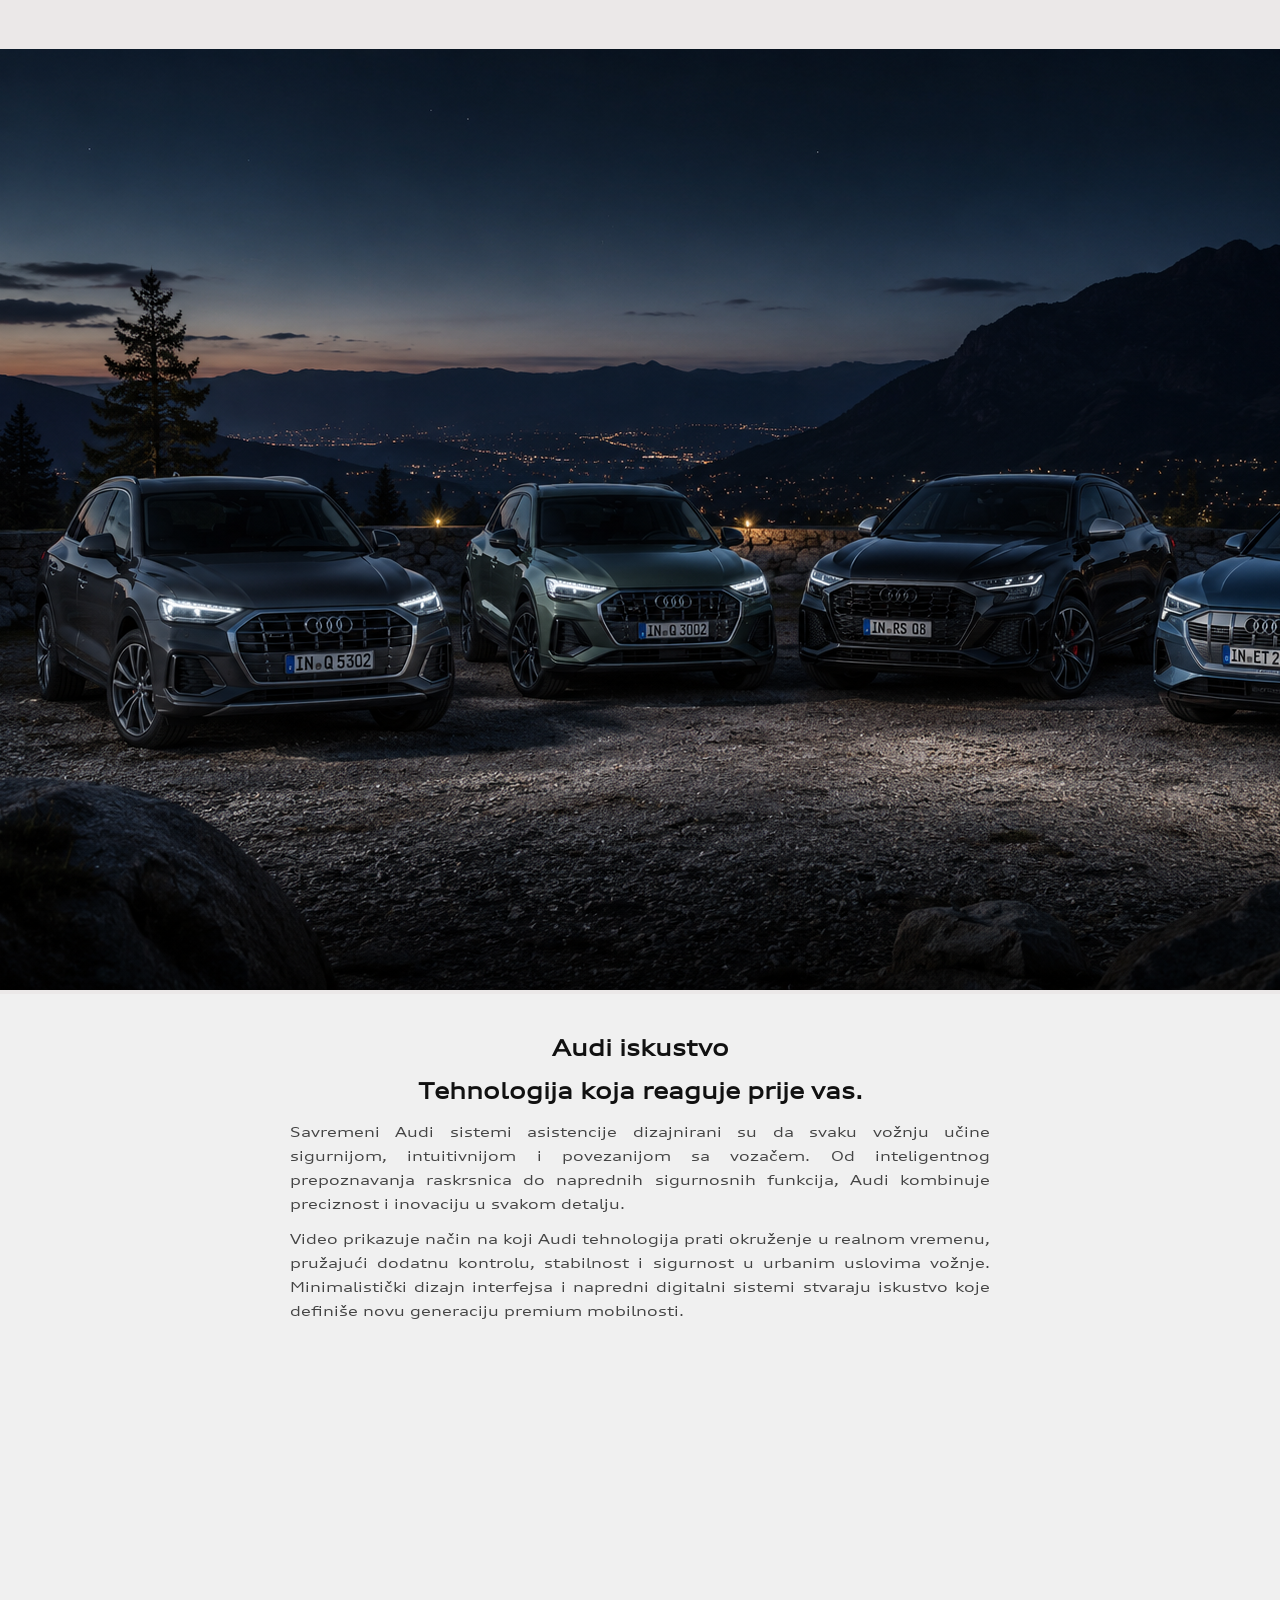
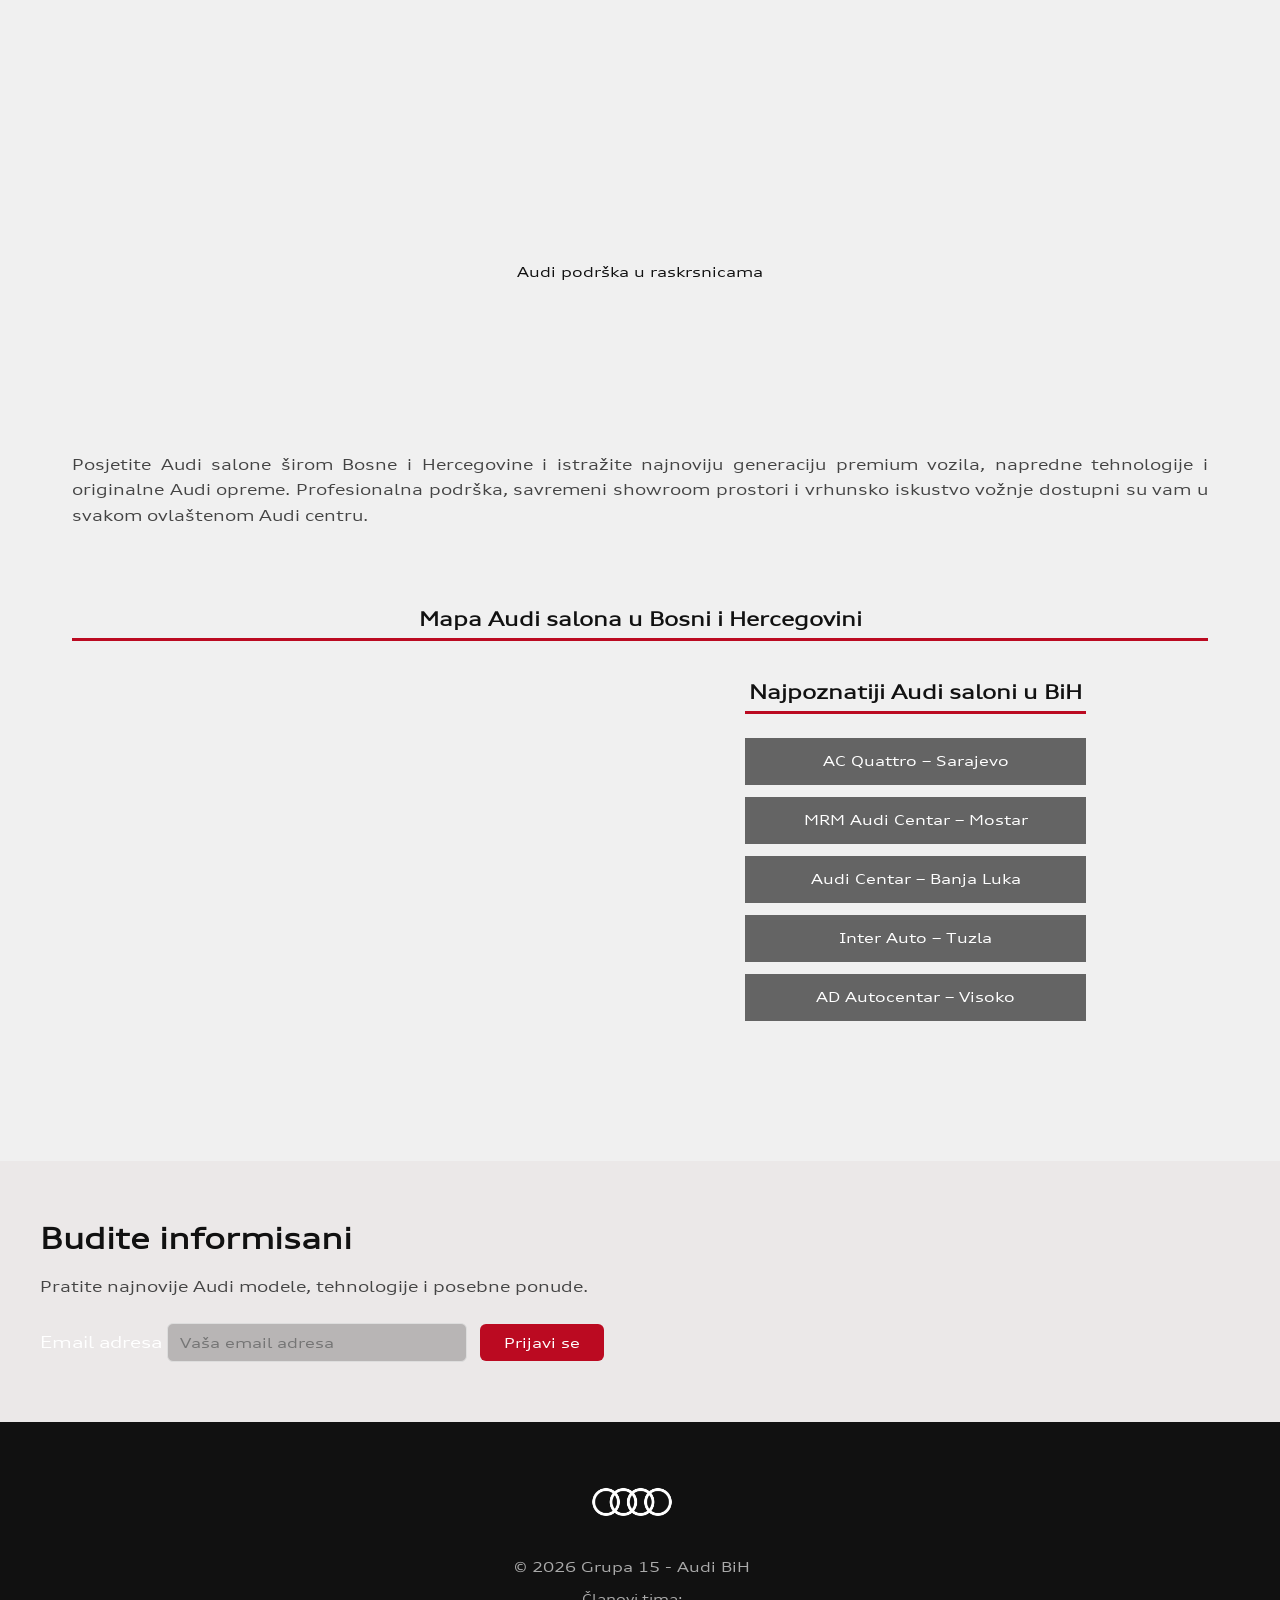
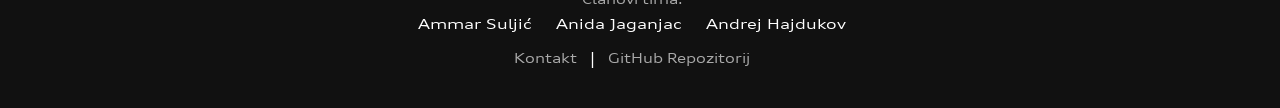
==== commit 77a43a89: "vracen div umjesto header dijela za logo zbog buggova" ====
--- a/index.html
+++ b/index.html
@@ -29,14 +29,14 @@
     <header>
 
     <!-- logo -->
-    <header class="logo-bar">
+    <div class="logo-bar">
 
     <img src="images/audi logo crni.png"
          alt="Audi logo"
          class="logo">
         
 
-</div>
+    </div>
 
     <!-- glavni meni -->
     <nav class="menu">
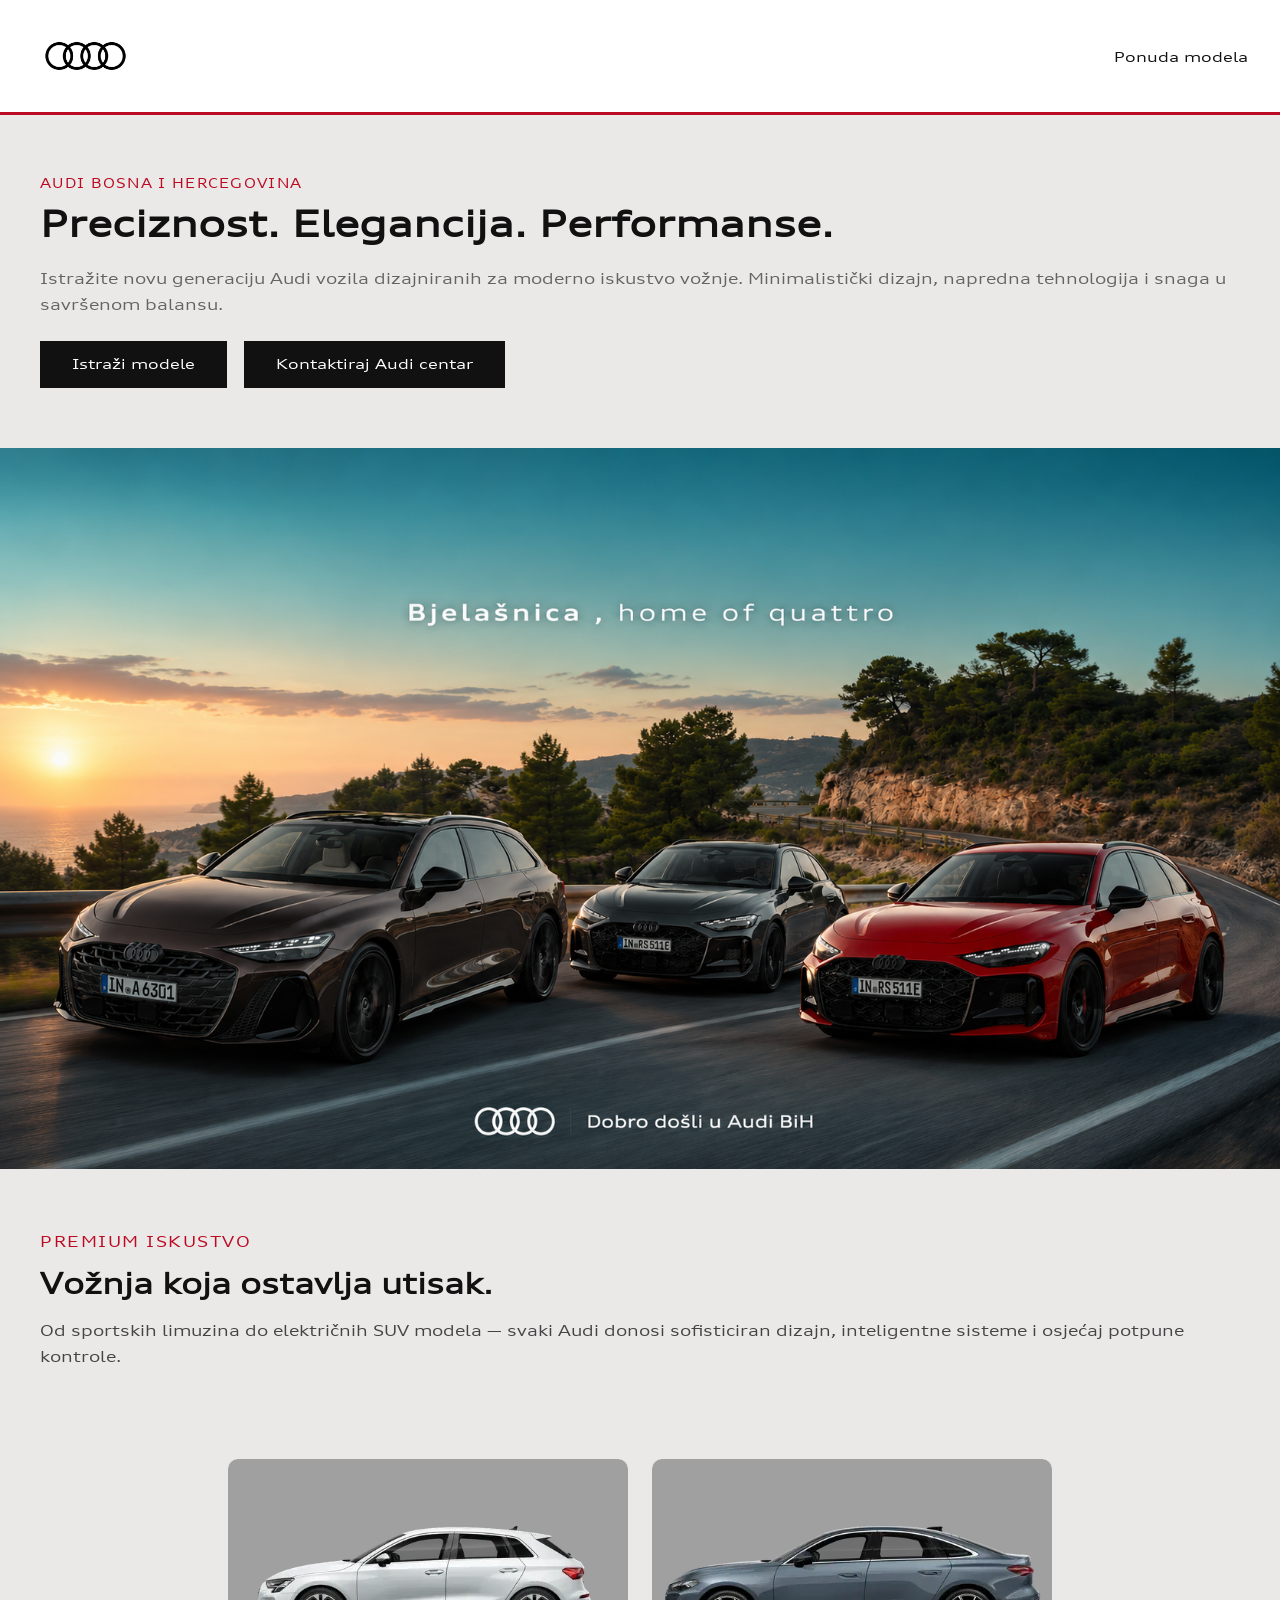
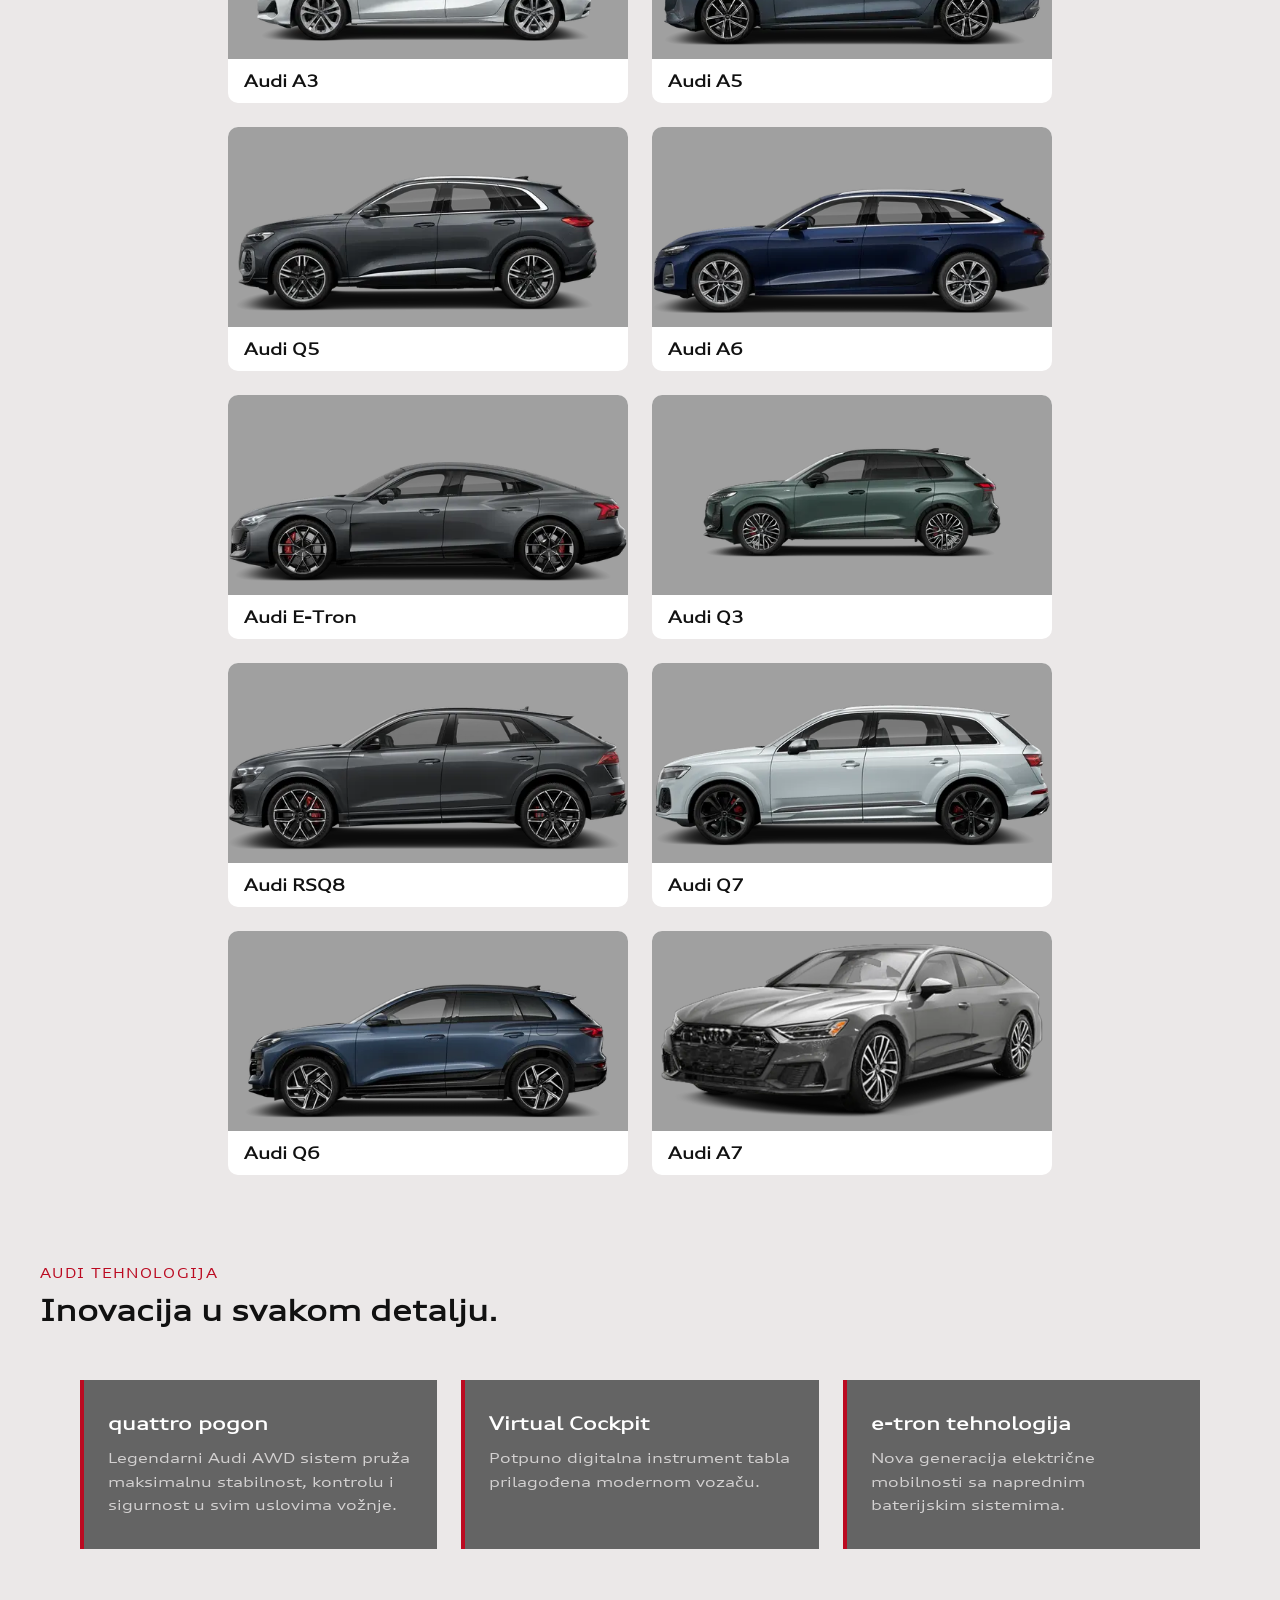
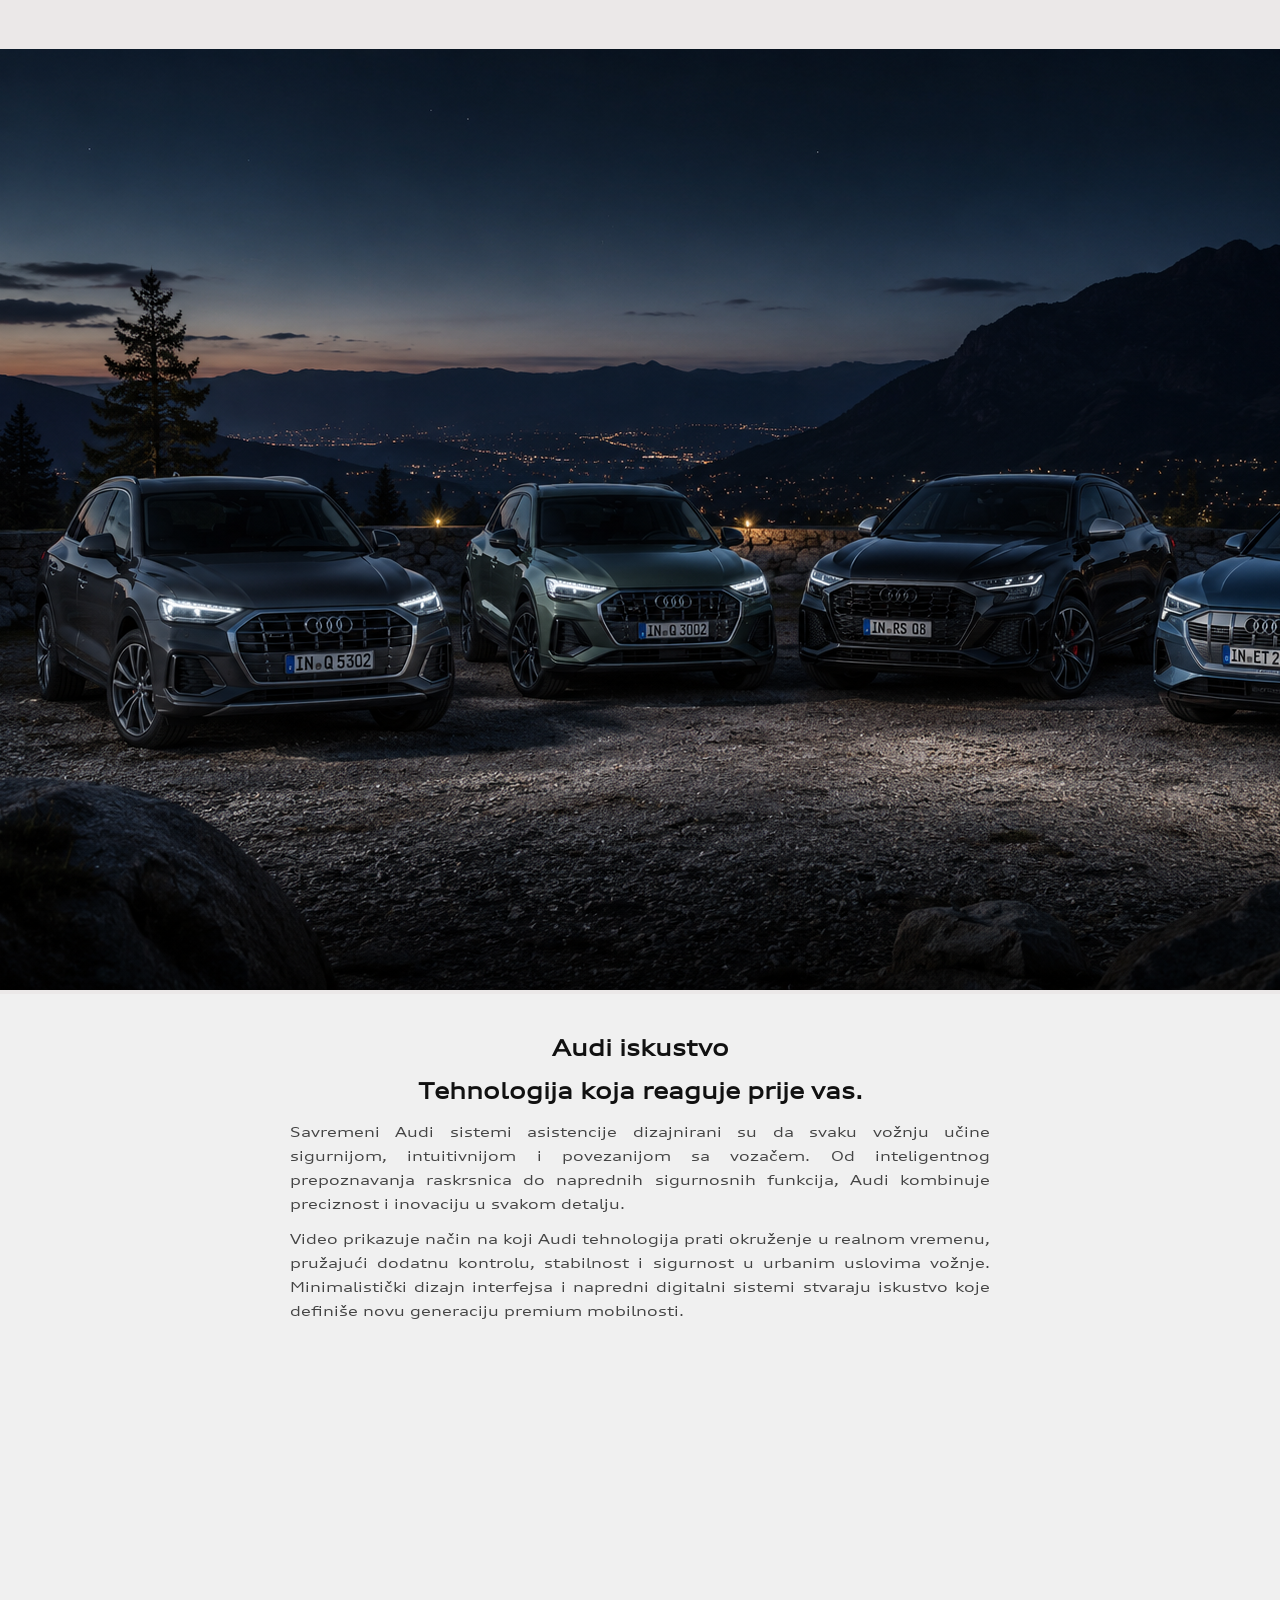
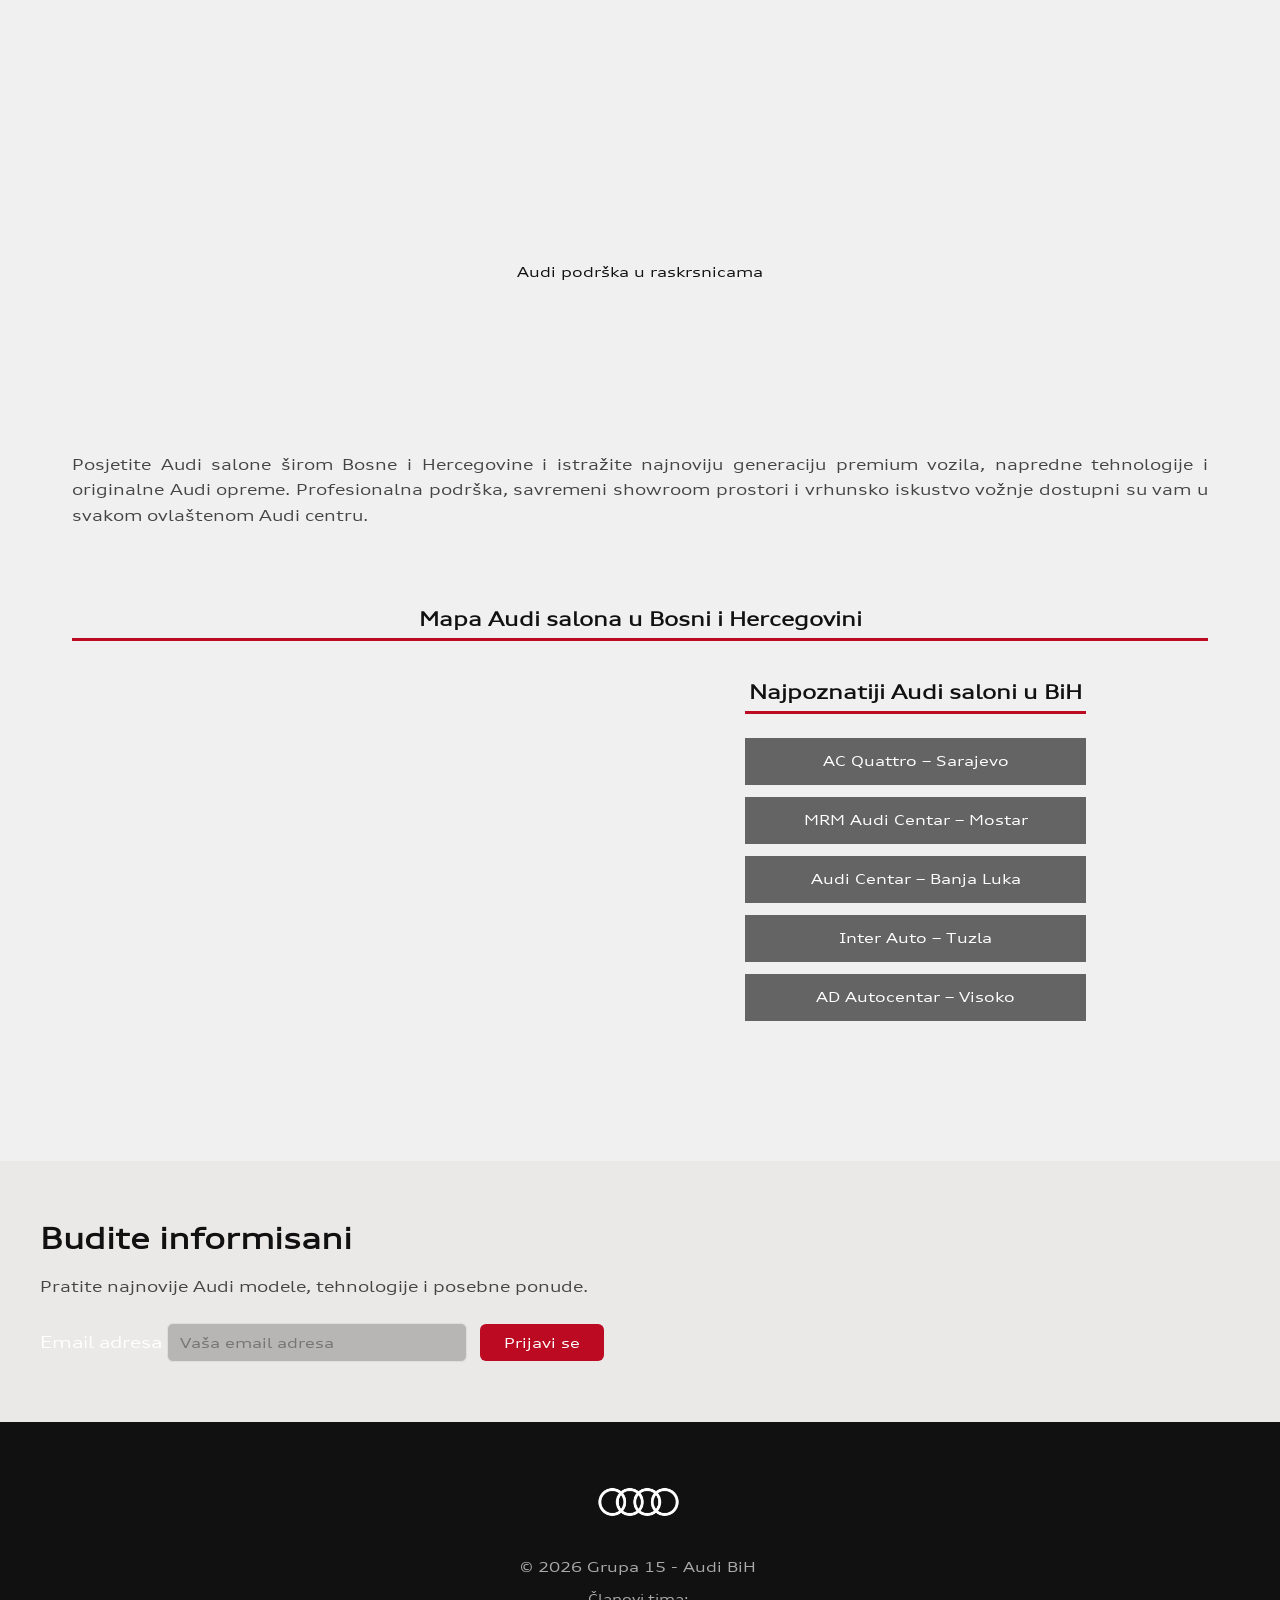
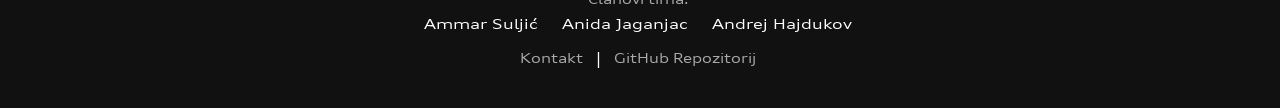
==== commit e0165691: "prepravljen dio za video kako bi bio autoplay" ====
--- a/index.html
+++ b/index.html
@@ -345,31 +345,19 @@
 
 
 <iframe
+    id="audiVideo"
     width="100%"
     height="500"
-
-    src="https://www.youtube.com/embed/RD_LmCPMa38"
+    src="https://www.youtube.com/embed/RD_LmCPMa38?mute=1"
 
     title="Audi podrska u raskrsnicama"
 
-    loading="lazy"
-    referrerpolicy="strict-origin-when-cross-origin"
-
     frameborder="0"
-
-    allow="
-        autoplay;
-        fullscreen;
-        picture-in-picture;
-        encrypted-media
-    "
-    
-
+    
+    allow="autoplay; fullscreen; picture-in-picture; encrypted-media"
     allowfullscreen>
-
-    
-
 </iframe>
+
 <p>Audi podrška u raskrsnicama</p>
 
 <br><br><br><br><br><br>
--- a/css/tptpstil.css
+++ b/css/tptpstil.css
@@ -475,6 +475,7 @@
 header .logo:hover {
   animation: pulsiranje 2s ease infinite;
 }
+
 /* ---- ASIDE ---- */
 aside {
   text-align: center;
@@ -495,6 +496,7 @@
  
 
 /* ---- MAPA I SALONI---- */
+
 .tekstmape {
   display: block;
   width: 100%;
@@ -626,9 +628,12 @@
 .newsletter button:hover {
   background-color: #880015;
 }
+
+
 /* ---- FOOTER ---- */
+
 .site-footer {
-  width: 105%;
+  width: 106%;
   margin-left: -40px;
   margin-top: auto;
   background-color: #111111;
@@ -760,6 +765,65 @@
   margin-top: px;
   display: block;
   object-fit: cover;
+}
+
+.salonmap {
+    position: relative;
+    width: 100%;
+}
+
+
+
+/* zajednički stil za klik zone */
+.salon-link {
+    position: absolute;
+    display: block;
+    
+    transition: 0.2s ease;
+}
+
+.salon-link:hover {
+    background: rgba(255, 0, 0, 0.2);
+}
+
+/* AC Quattro Sarajevo */
+.sarajevo {
+    left: 1%;
+    top: 83%;
+    width: 18%;
+    height: 16%;
+}
+
+/* MRM Mostar */
+.mostar {
+    left: 20%;
+    top: 83%;
+    width: 20%;
+    height: 16%;
+}
+
+/* Banja Luka */
+.banjaluka {
+    left: 41%;
+    top: 83%;
+    width: 20%;
+    height: 16%;
+}
+
+/* Inter Auto Tuzla */
+.tuzla {
+    left: 63%;
+    top: 83%;
+    width: 18%;
+    height: 16%;
+}
+
+/* Visoko */
+.visoko {
+    left: 82%;
+    top: 83%;
+    width: 20%;
+    height: 16%;
 }
 
 /* ---- CATEGORY SEKCIJA ---- */
@@ -1294,6 +1358,7 @@
   }
 }
 
+/*Prikaz uskladjen uz pomoc Claude AI */
 
 /* Tablet */
 @media (max-width: 900px) {
@@ -1301,28 +1366,180 @@
     grid-template-columns: repeat(2, 1fr);
     padding: 16px;
   }
-  .side-nav { width: 160px; }
-  .pozadina { margin-left: 160px; }
-  .gallery { grid-template-columns: repeat(2, 1fr); }
-  .header { flex-wrap: wrap; }
+
+  .side-nav { 
+    width: 160px; 
+  }
+
+  .pozadina { 
+    margin-left: 160px; 
+  }
+
+  .gallery { 
+    grid-template-columns: repeat(2, 1fr); 
+  }
+
+  .header { 
+    flex-wrap: wrap; 
+  }
+
+  .uvodnastrana h1 {
+    font-size: 28px;
+  }
+
+  .modern-info h2,
+  .tech-section h2 {
+    font-size: 24px;
+  }
+
+  .tech-grid {
+    grid-template-columns: repeat(2, 1fr);
+    padding: 24px;
+  }
+
+  iframe {
+    width: 100%;
+    height: 350px;
+  }
+
+  .mapa {
+    flex-direction: column;
+  }
+
+  .mapa iframe {
+    width: 100%;
+  }
+
+  .mapa-info {
+    width: 100%;
+  }
+
+  .newsletter input[type="email"] {
+    width: 60%;
+  }
+
+  .site-footer {
+    width: 100%;
+    margin-left: 0;
+  }
+
+  .category-section {
+    margin-left: 0;
+    width: 100%;
+  }
+
+  .spec-table {
+    font-size: 13px;
+  }
+
+  .spec-table th,
+  .spec-table td {
+    padding: 10px 12px;
+  }
 }
 
 /* Mobitel */
+
+
 @media (max-width: 600px) {
+
   .models { grid-template-columns: 1fr; }
+
   .side-nav {
-    position: static;
+    display: none;
+  }
+  
+  .pozadina { margin-left: 0; }
+
+  .team-members { 
+    flex-direction: column; 
+    gap: 4px; 
+  }
+
+  .gallery { 
+    grid-template-columns: 1fr; 
+  }
+
+  .main { 
+    padding: 24px 16px; 
+  }
+
+  .model-list { 
+    flex-direction: column; 
+    gap: 24px; 
+  }
+
+  .spec-table { 
+    font-size: 12px; 
+  }
+
+  .spec-table th, 
+  .spec-table td { 
+    padding: 8px 10px; 
+  }
+   
+  .uvodnastrana h1 {
+    font-size: 24px;
+  }
+
+  .modern-info h2,
+  .tech-section h2,
+  .newsletter h2 {
+    font-size: 22px;
+  }
+
+  
+  .hero-btn {
+    display: block;
     width: 100%;
-    flex-direction: row;
-    flex-wrap: wrap;
-    justify-content: center;
-    padding: 12px;
-  }
-  .pozadina { margin-left: 0; }
-  .team-members { flex-direction: column; gap: 4px; }
-  .gallery { grid-template-columns: 1fr; }
-  .main { padding: 24px 16px; }
-  .model-list { flex-direction: column; gap: 24px; }
-  .spec-table { font-size: 12px; }
-  .spec-table th, .spec-table td { padding: 8px 10px; }
+    margin-right: 0;
+    text-align: center;
+  }
+
+  
+  .tech-grid {
+    grid-template-columns: 1fr;
+    padding: 16px;
+  }
+
+  
+  iframe {
+    width: 100%;
+    height: 250px;
+  }
+
+  
+  .mapa {
+    flex-direction: column;
+  }
+
+  .mapa iframe {
+    width: 100%;
+  }
+
+  .mapa-info {
+    width: 100%;
+  }
+
+  
+  .newsletter input[type="email"] {
+    width: 100%;
+    margin-bottom: 8px;
+  }
+
+  .newsletter button {
+    margin-left: 0;
+    width: 100%;
+  }
+
+  
+  .site-footer {
+    width: 100%;
+    margin-left: 0;
+  }
+
+  .backgroundSUV-image {
+  width: 125%;
+  margin-left: -39px;
+  }
 }
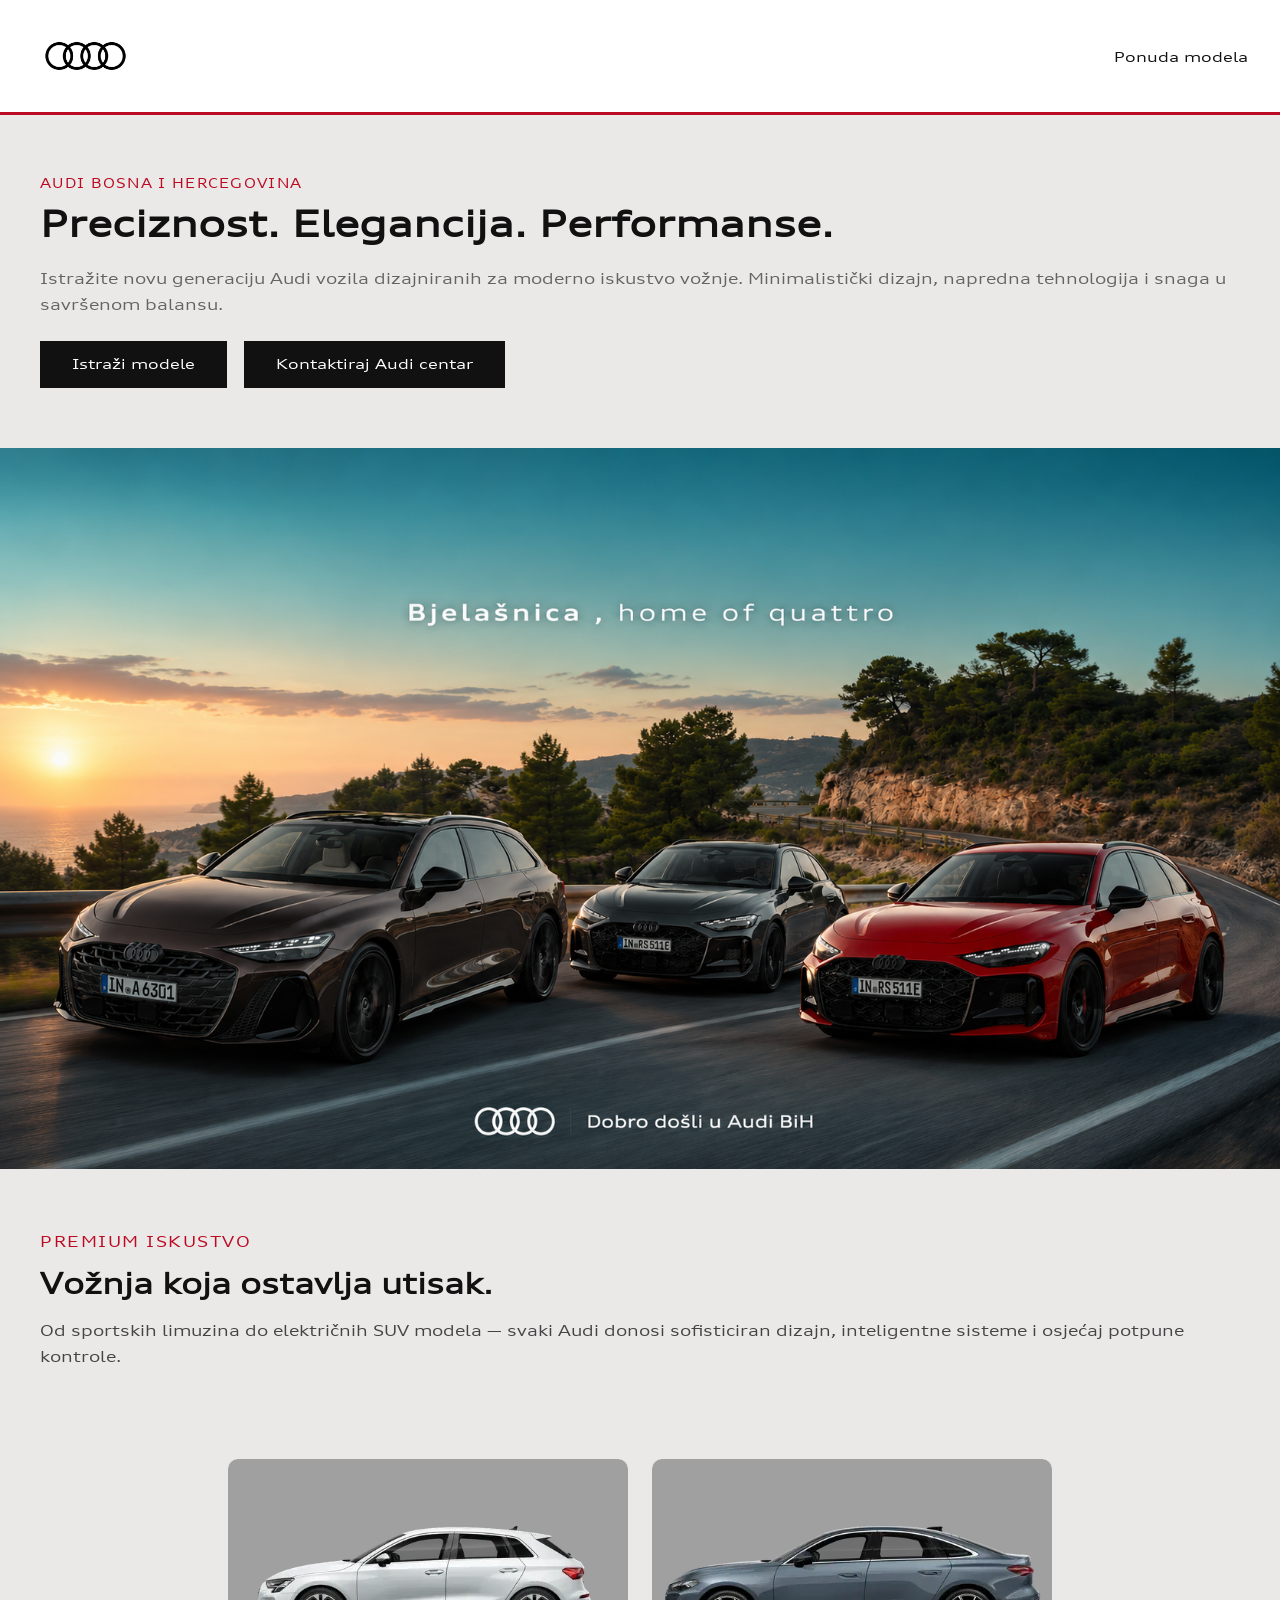
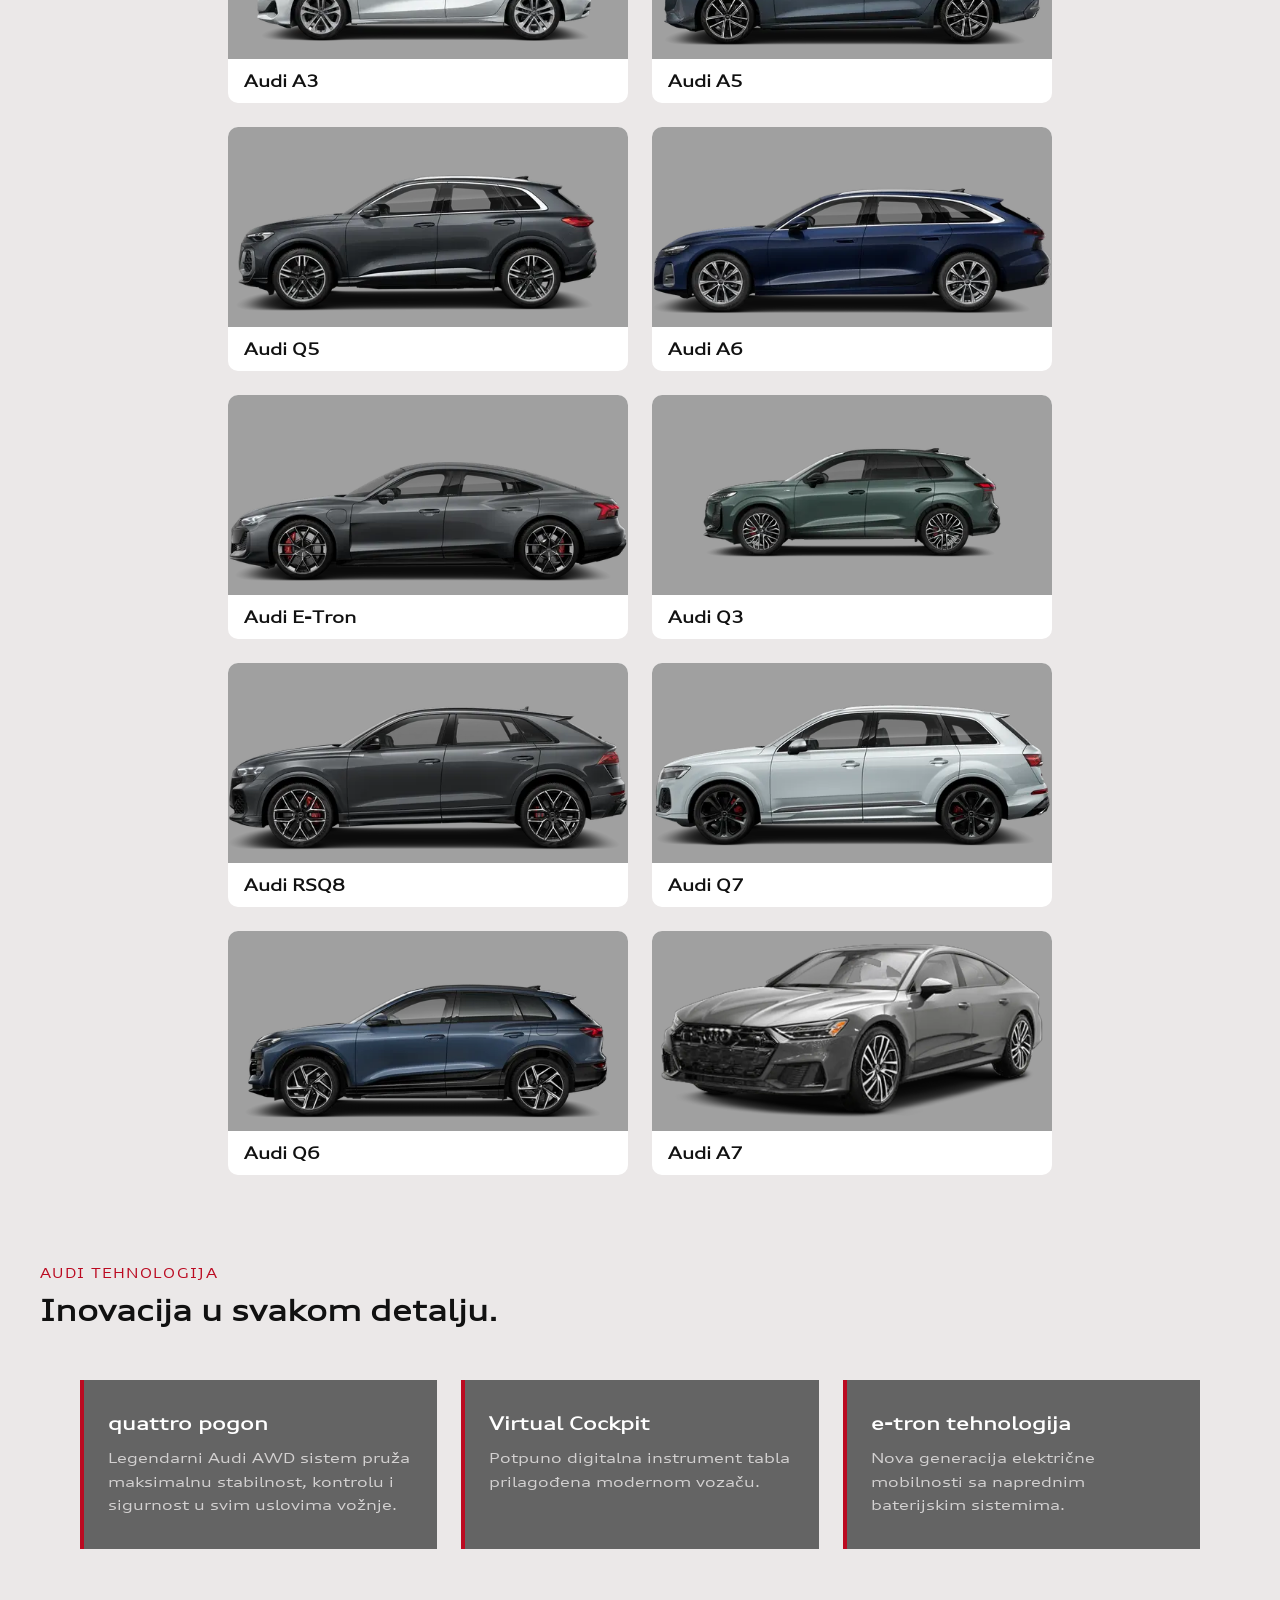
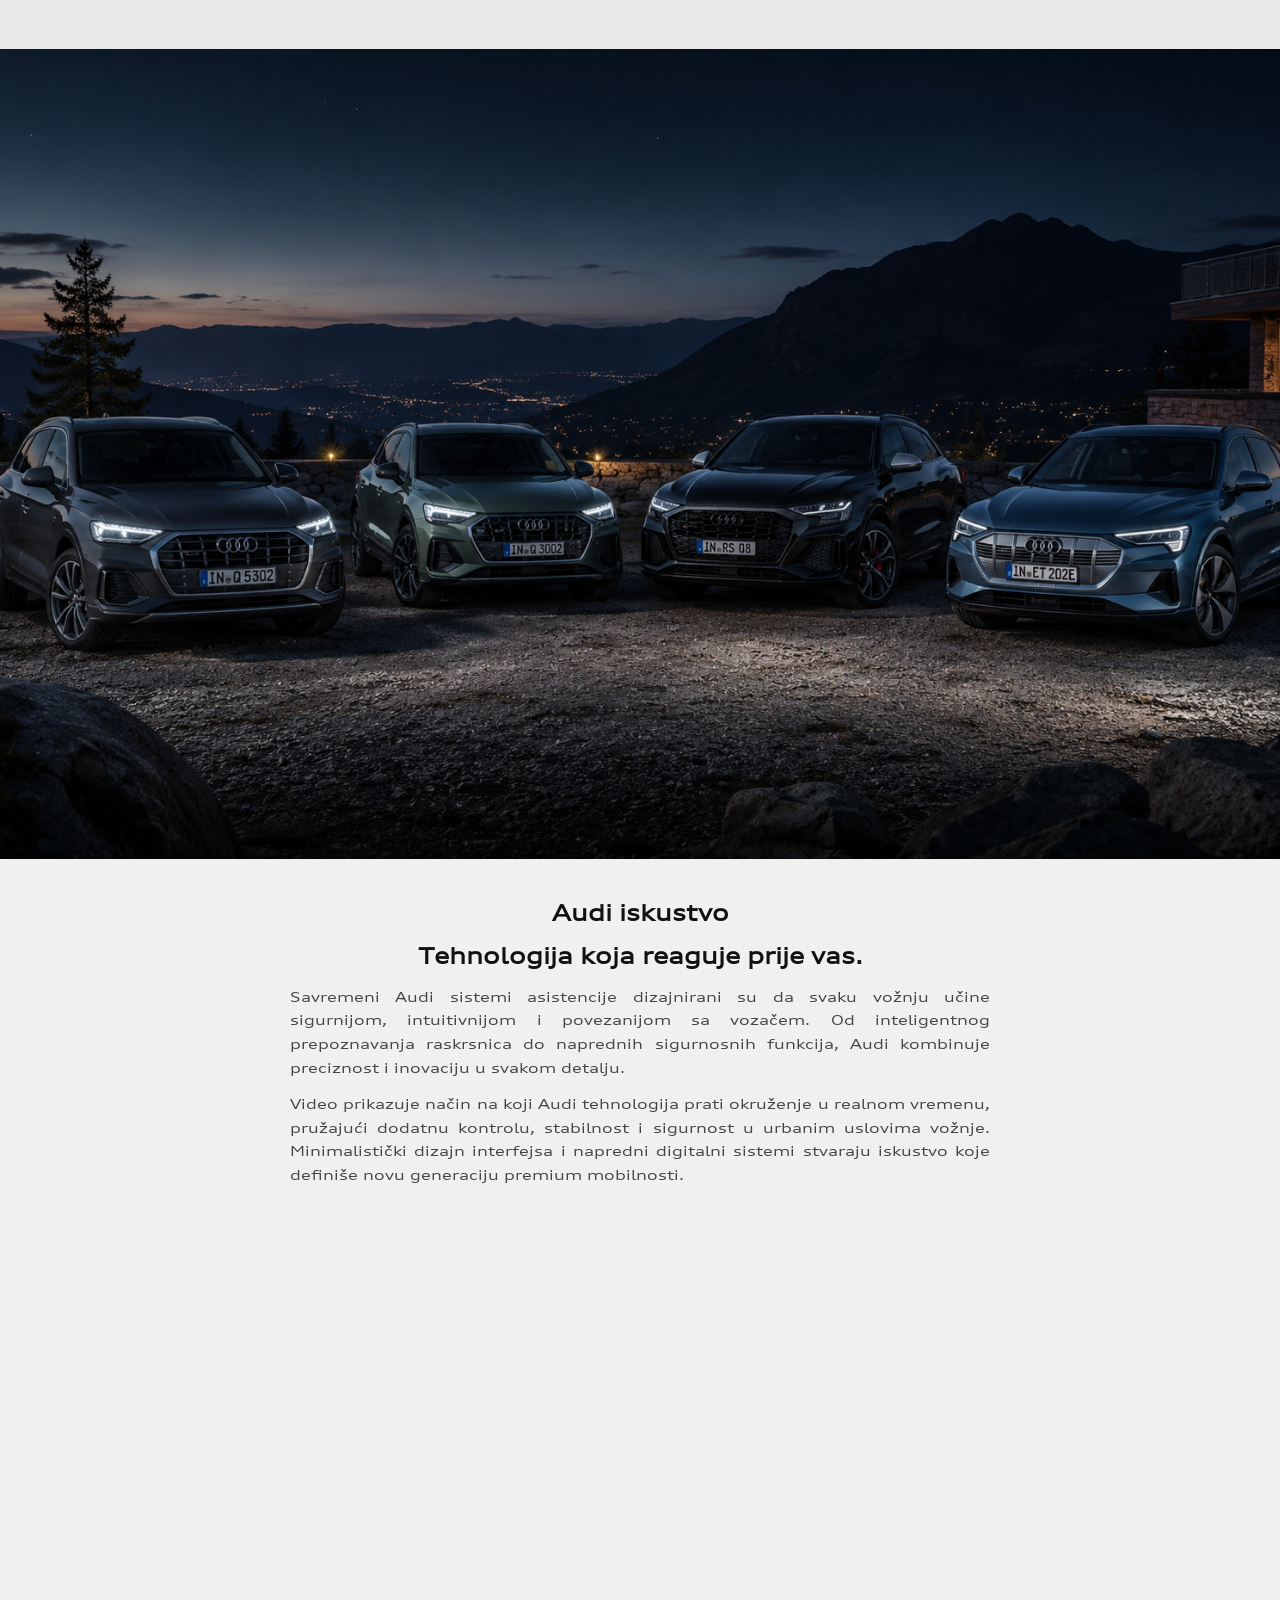
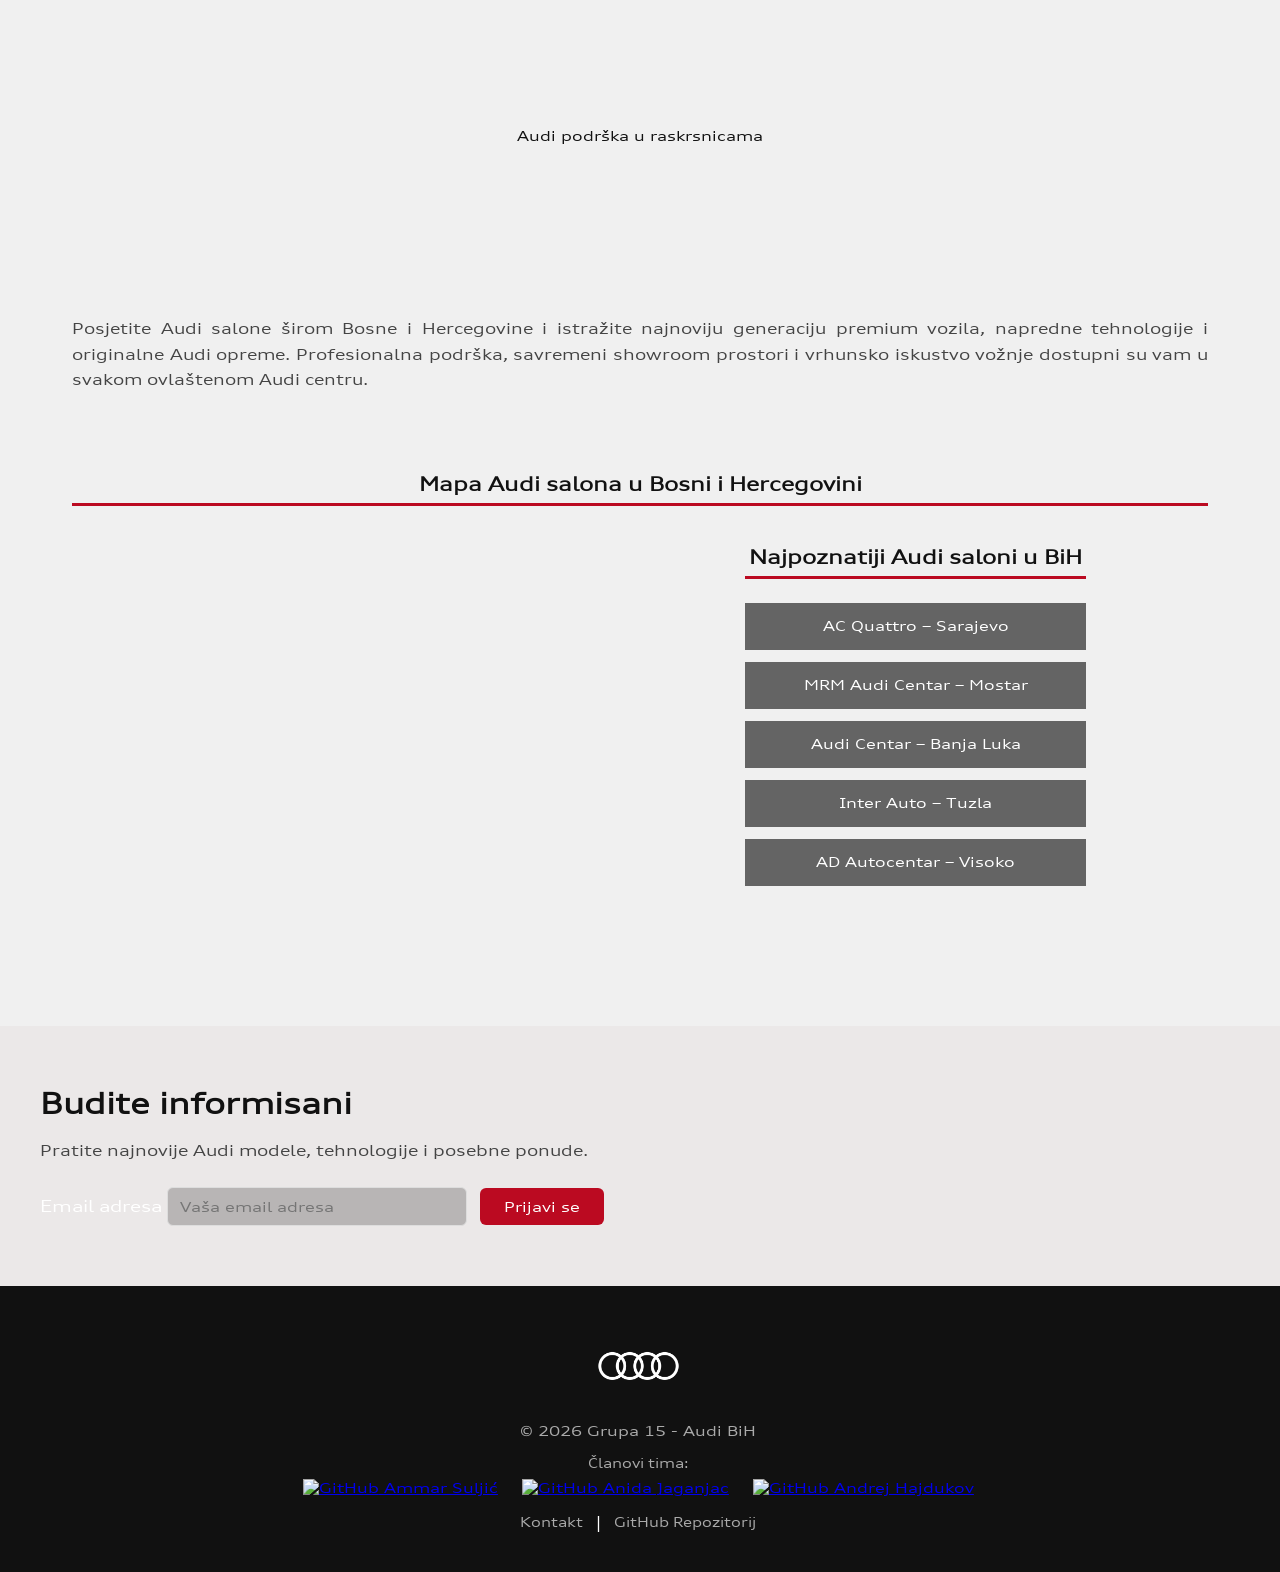
==== commit d5390f21: "dodane drustvene mreze u footeru" ====
--- a/index.html
+++ b/index.html
@@ -74,7 +74,7 @@
     <a href="sadrzaj.html#sport">Sport</a>
     <a href="sadrzaj.html#electric">Električni</a>
 
-    <a href="kontakt.html">Dodatna oprema</a>
+    <a href="kontakt.html">Kontakt</a>
 
     <a href="https://github.com/ammarsuljic-ui/Grupa15-TPTP-2026" target="_blank" rel="noopener noreferrer">
         GitHub Repozitorij
@@ -353,7 +353,7 @@
     title="Audi podrska u raskrsnicama"
 
     frameborder="0"
-    
+
     allow="autoplay; fullscreen; picture-in-picture; encrypted-media"
     allowfullscreen>
 </iframe>
@@ -494,16 +494,36 @@
     <!-- NASLOV -->
     <p class="footer-title">&copy; 2026 Grupa 15 - Audi BiH</p>
 
-    <!-- TIM -->
-    <div class="footer-team">
-        <span class="team-label">Članovi tima:</span>
-
-        <div class="team-members">
-            <span class="member">Ammar Suljić</span>
-            <span class="member">Anida Jaganjac</span>
-            <span class="member">Andrej Hajdukov</span>
+    
+<!-- TIM -->
+<div class="footer-team">
+    <span class="team-label">Članovi tima:</span>
+
+    <div class="team-members">
+
+        <div class="member">
+            <a href="https://github.com/ammarsuljic-ui" target="_blank">
+                <img src="images/Github logo.webp" alt="GitHub" class="github-icon">
+                Ammar Suljić
+            </a>
         </div>
-    </div>
+
+        <div class="member">
+            <a href="https://github.com/qnidaaa?tab=overview&from=2026-05-01&to=2026-05-15" target="_blank">
+                <img src="images/Github logo.webp" alt="GitHub" class="github-icon">
+                Anida Jaganjac
+            </a>
+        </div>
+
+        <div class="member">
+            <a href="https://github.com/andrejhajdukov" target="_blank">
+                <img src="images/Github logo.webp" alt="GitHub" class="github-icon">
+                Andrej Hajdukov
+            </a>
+        </div>
+
+    </div>
+</div>
 
     <!-- LINKOVI -->
     <div class="footer-links">
--- a/css/tptpstil.css
+++ b/css/tptpstil.css
@@ -267,11 +267,17 @@
 
 .backgroundSUV-image {
   display: block;
-  width: 105%;
+  width: 106%;
   overflow: hidden;
   margin-left: -40px;
 }
 
+.background-suv{
+  display: block;
+  width: 106%;
+  overflow: hidden;
+  margin-left: -40px;
+}
 /* ---- MODERN INFO SEKCIJA ---- */
 .modern-info {
   padding: 60px 40px;
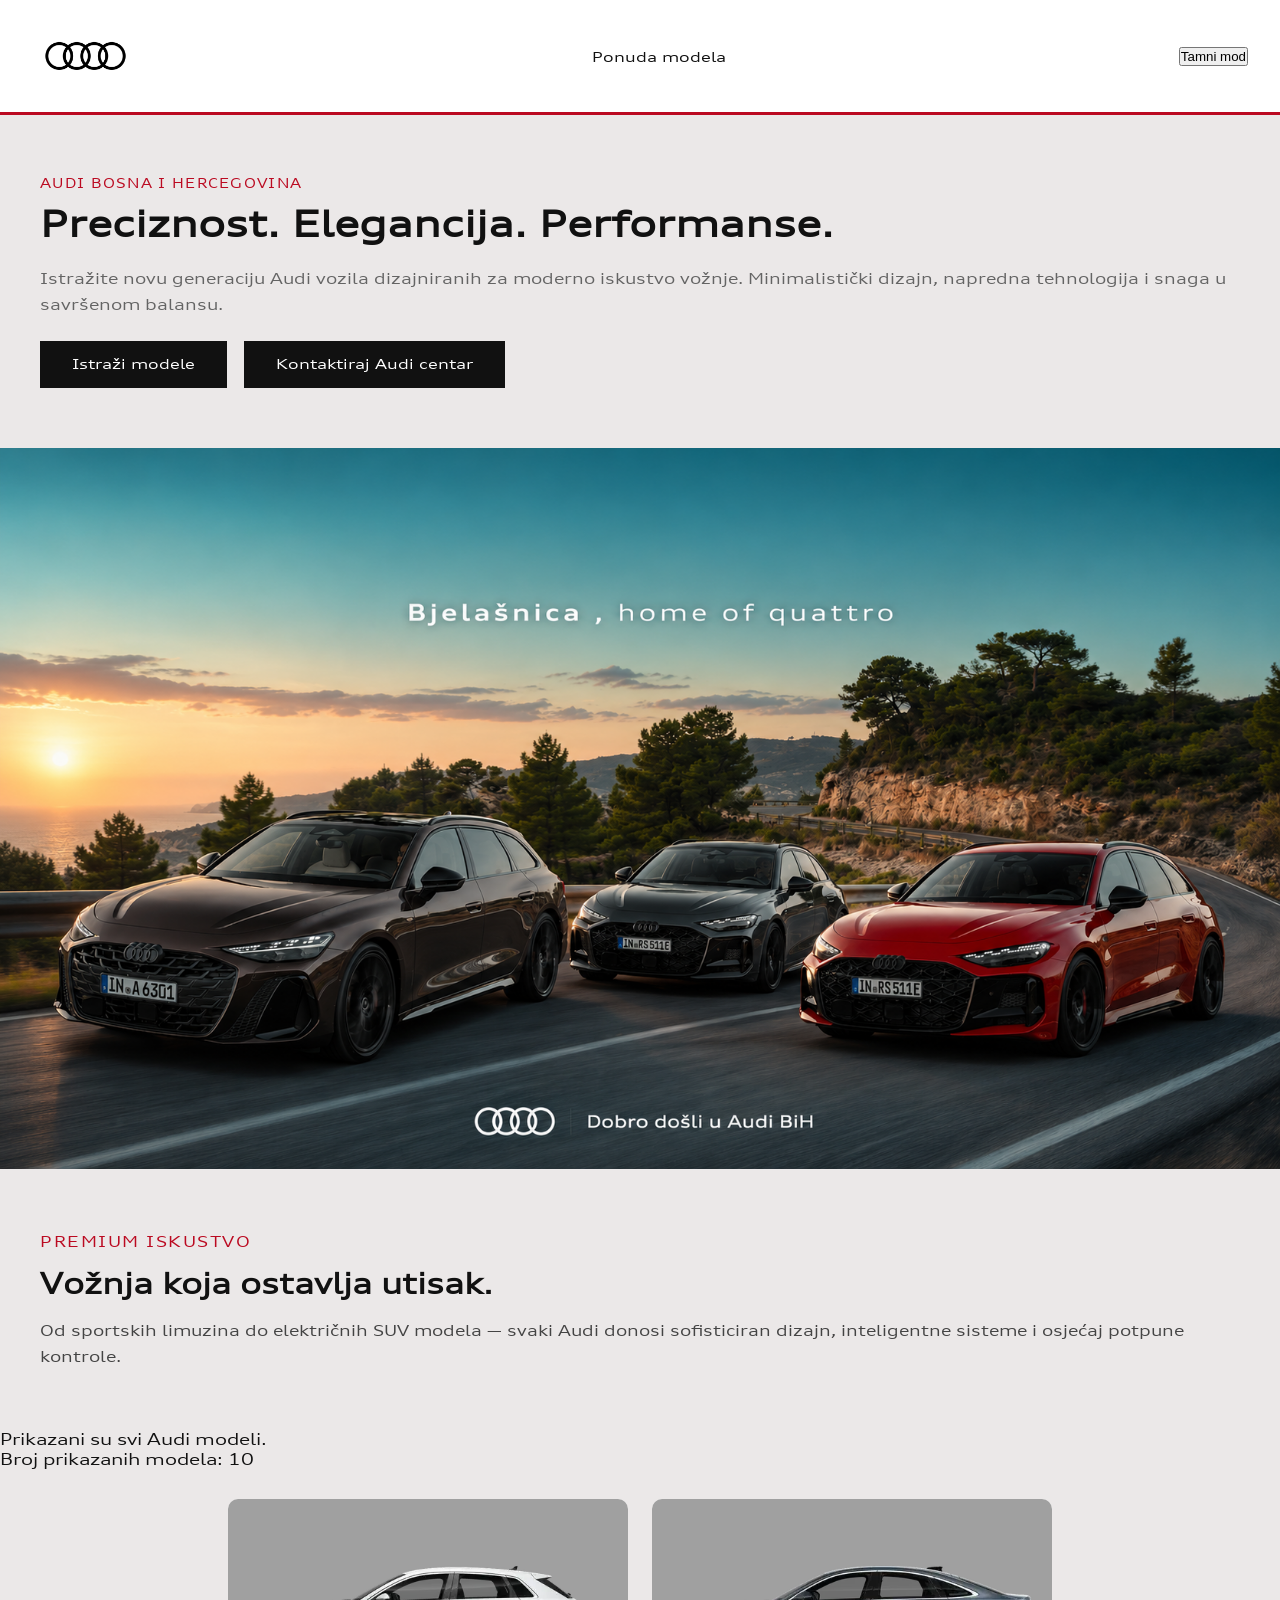
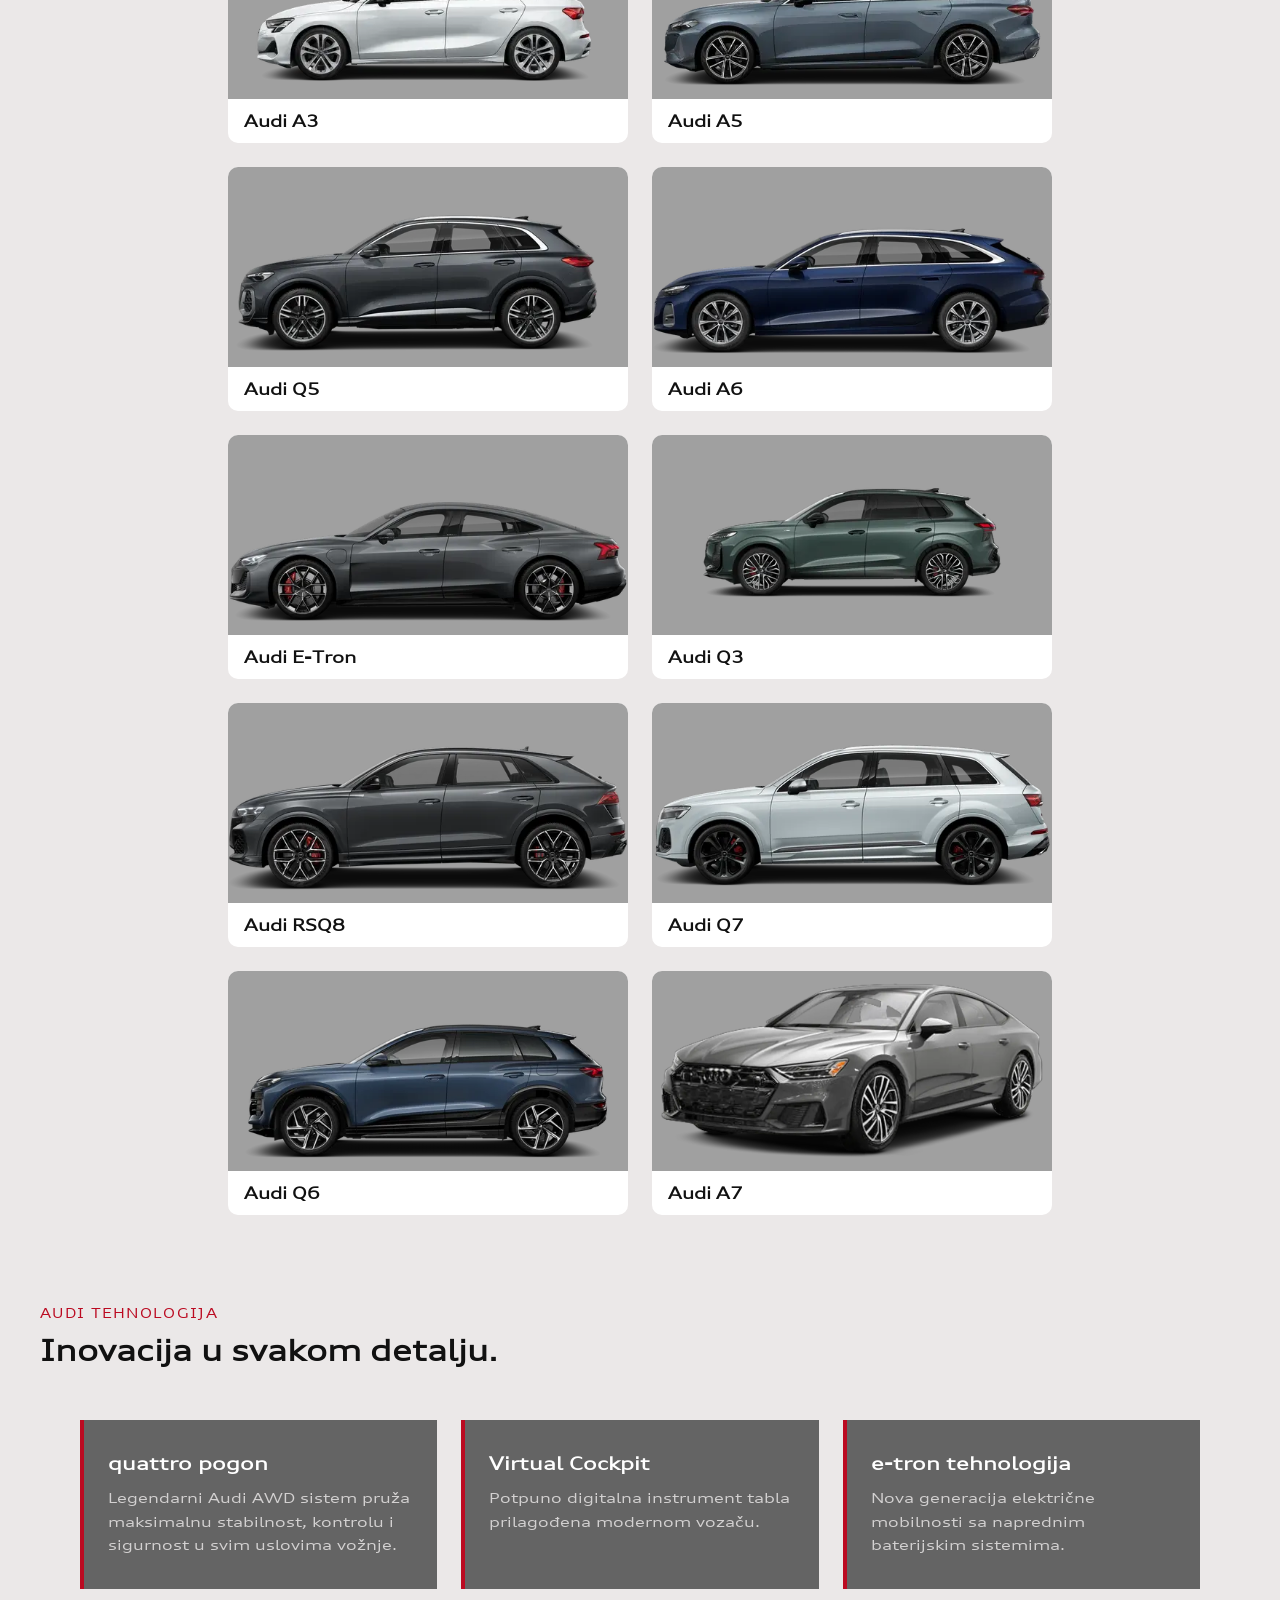
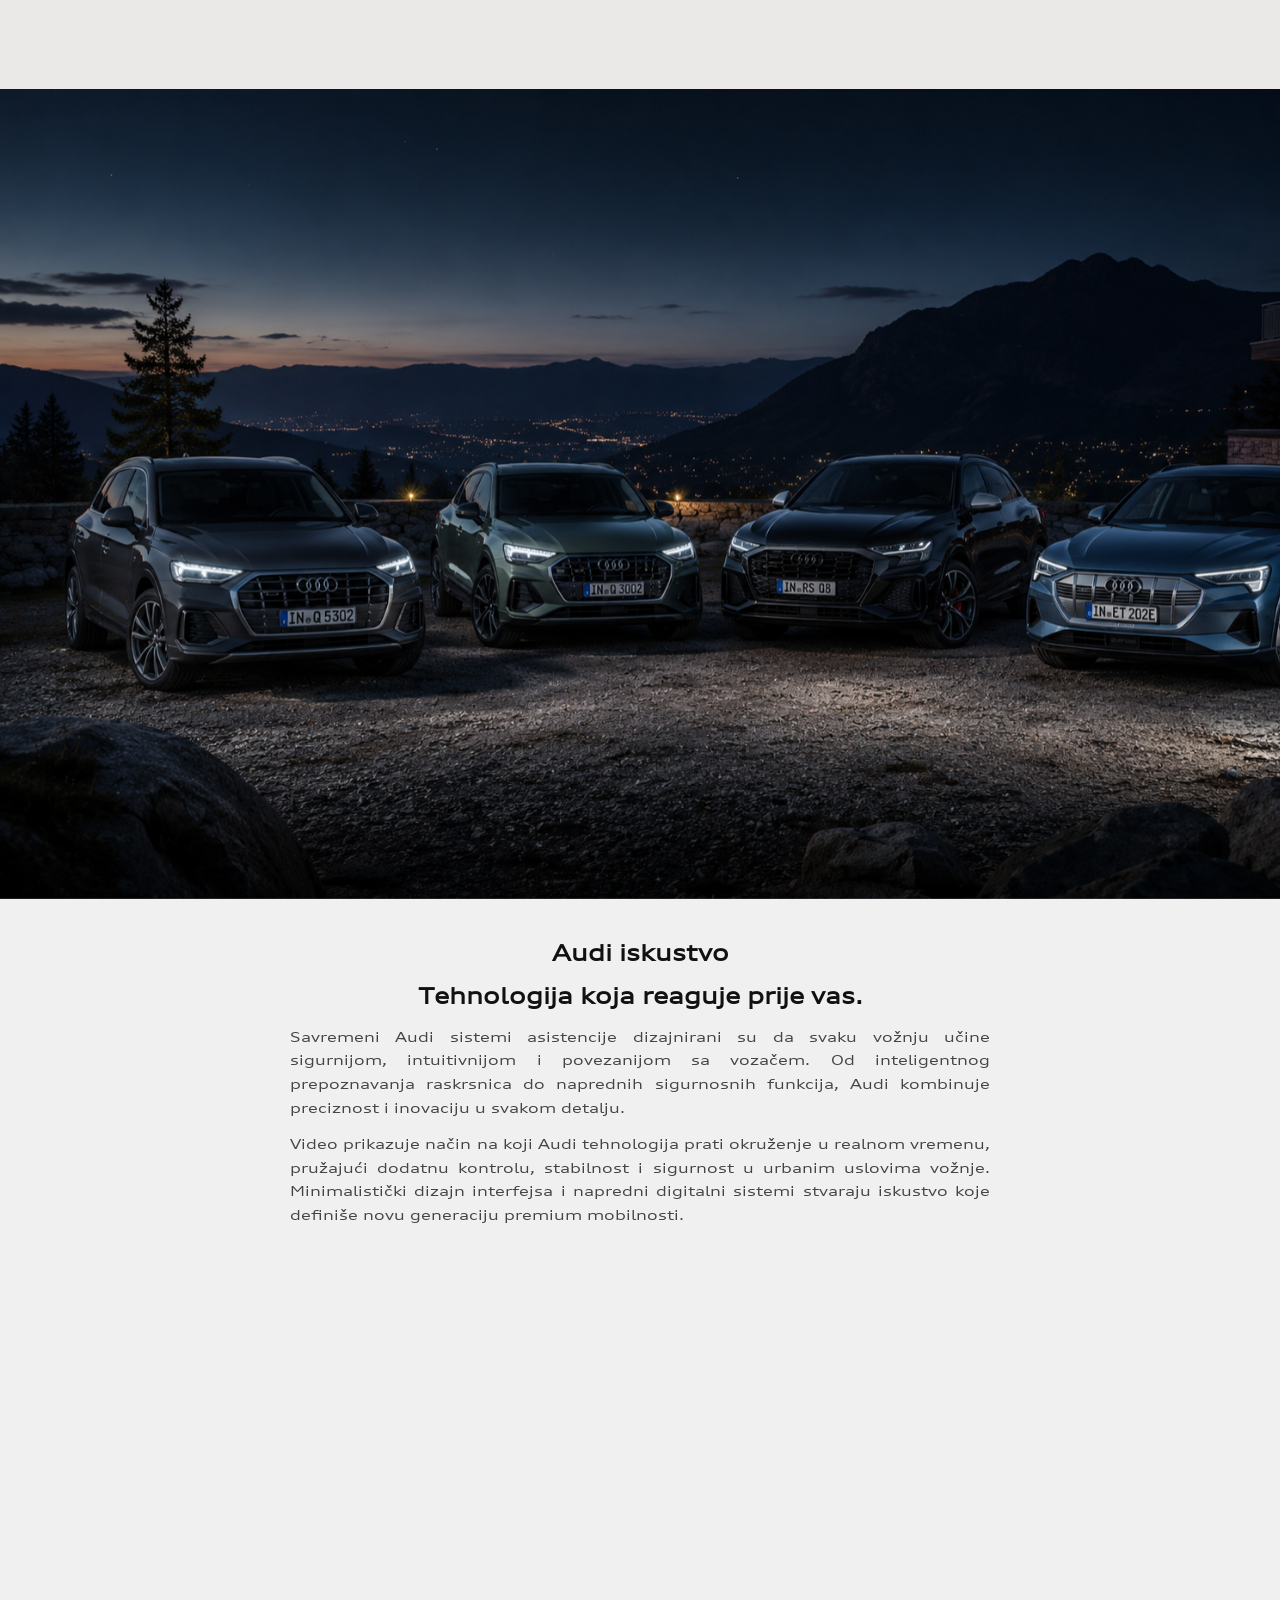
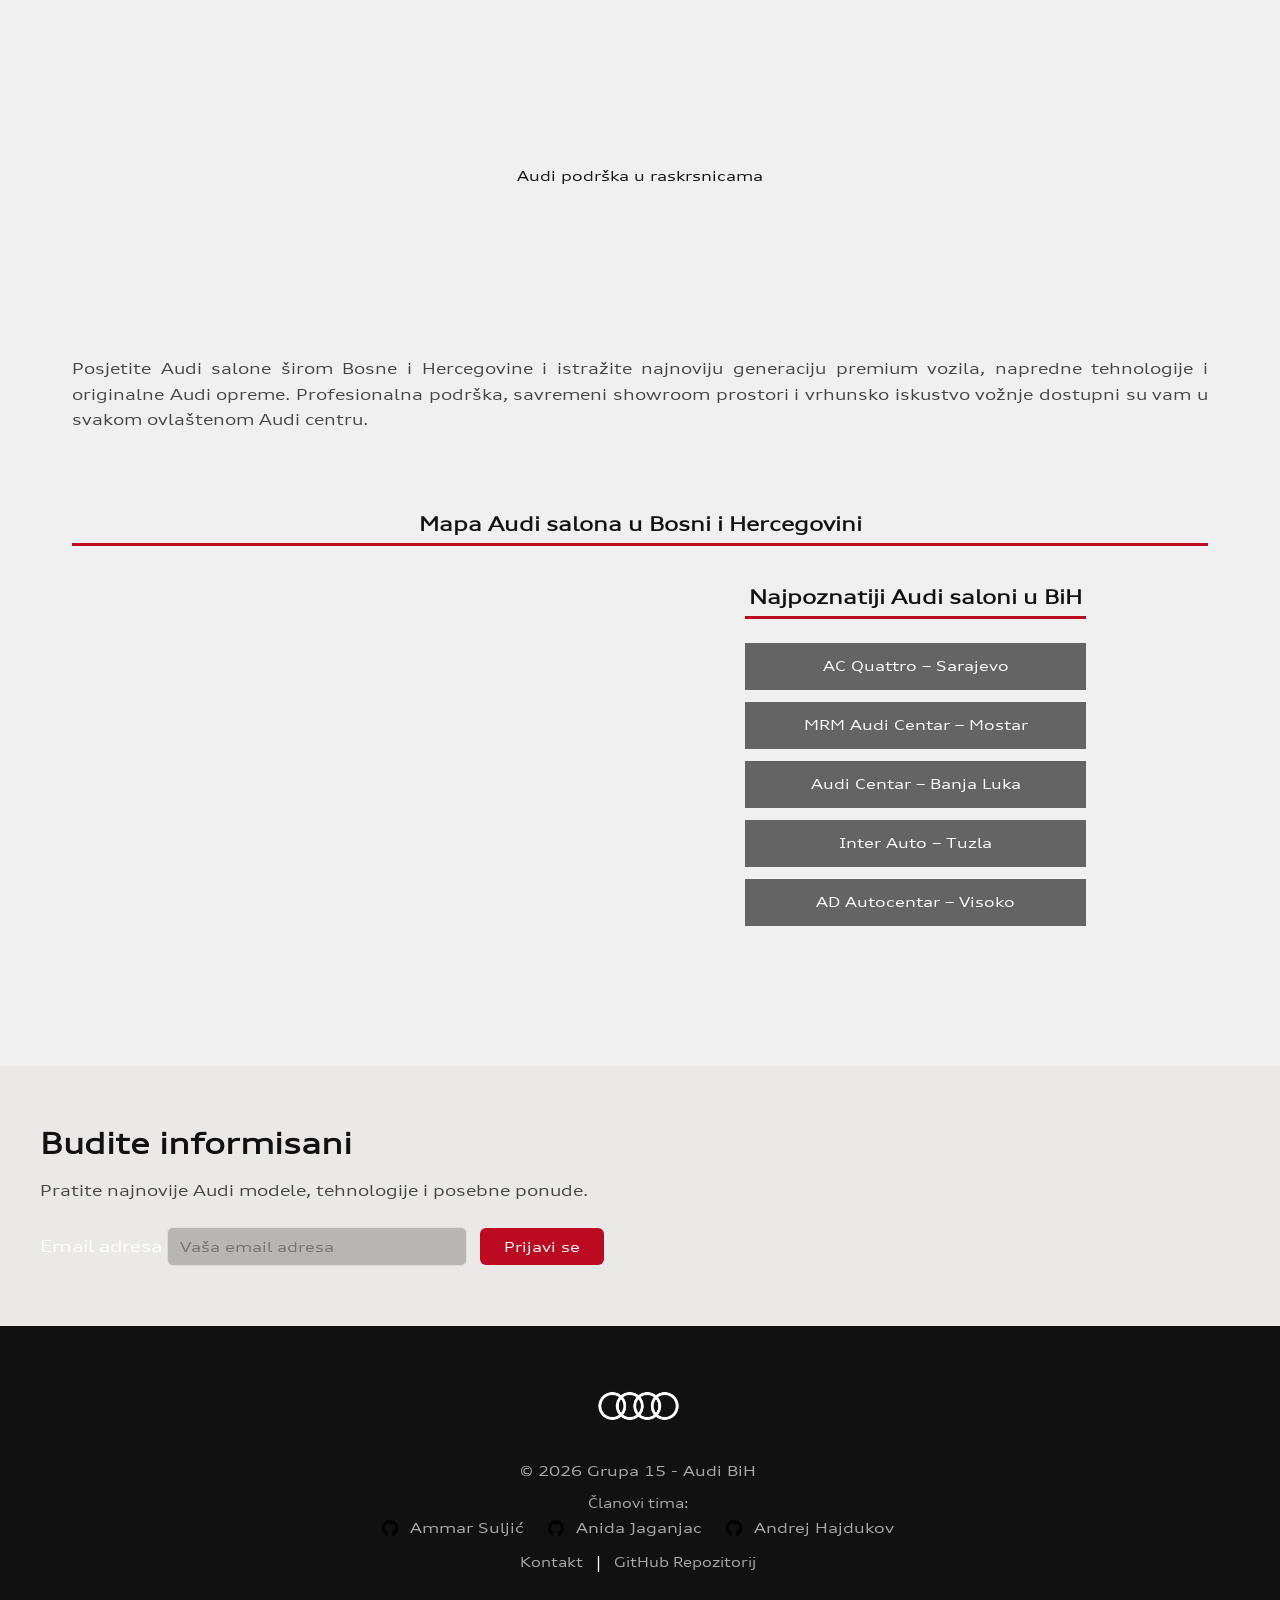
==== commit 465c0c58: "dodano povezivanje za JS" ====
--- a/index.html
+++ b/index.html
@@ -108,7 +108,7 @@
 
 </section>
 
-<section class="backgroundRegular-image">
+<section class="backgroundRegular-image">   
 
     <div class="automap">
 
@@ -541,7 +541,7 @@
 
     
 
-
+<script src="js/tptpskripte.js"></script>
 
           </body>
 
--- a/css/tptpstil.css
+++ b/css/tptpstil.css
@@ -252,32 +252,104 @@
 
 /* ---- BACKGROUND IMAGE SEKCIJA  ---- */
 .backgroundRegular-image {
-  display: block;
+
   width: 100%;
-  overflow: hidden;
+  
 }
 
 .background-image {
   width: 100%;
-  height: auto;
   display: block;
-  object-fit: cover;
-}
-
+  
+}
 
 .backgroundSUV-image {
-  display: block;
+  
   width: 106%;
-  overflow: hidden;
-  margin-left: -40px;
+  
 }
 
 .background-suv{
   display: block;
   width: 106%;
-  overflow: hidden;
-  margin-left: -40px;
-}
+
+}
+
+
+/*---- IMAGE MAP LINKOVI----*/
+/*--- Klikabilan link za svaki model na background slikama---- */
+
+.automap{
+    position: relative;
+    width: 100%;
+
+}
+
+.auto-link{
+    position: absolute;
+    display: block;
+
+ }
+
+ .suvmap{
+    position: relative;
+    width: 100%;
+}
+
+.suv-link{
+    position: absolute;
+    display: block;
+}
+
+.audi-a6{
+    left: 2%;
+    top: 49%;
+    width: 42%;
+    height: 33%;
+}
+
+.audi-a3{
+    left: 45%;
+    top: 55%;
+    width: 18%;
+    height: 22%;
+}
+
+.audi-a5{
+    left: 63%;
+    top: 52%;
+    width: 31%;
+    height: 28%;
+}
+
+.audi-q5{
+    left: 4%;
+    top: 43%;
+    width: 25%;
+    height: 30%;
+}
+
+.audi-q3{
+    left: 31%;
+    top: 46%;
+    width: 18%;
+    height: 22%;
+}
+
+.audi-rsq8{
+    left: 50%;
+    top: 42%;
+    width: 20%;
+    height: 27%;
+}
+
+.audi-q6{
+    left: 73%;
+    top: 45%;
+    width: 26%;
+    height: 27%;
+}
+
 /* ---- MODERN INFO SEKCIJA ---- */
 .modern-info {
   padding: 60px 40px;
@@ -700,6 +772,27 @@
   color: var(--boja-primarna);
 }
 
+/* ---- FOOTER GITHUB IKONA I ČLANOVI ---- */
+.github-icon {
+  height: 16px;
+  width: auto;
+  vertical-align: middle;
+  margin-right: 6px;
+}
+
+.member a {
+  text-decoration: none;
+  color: #aaaaaa;
+  font-size: 14px;
+  display: flex;
+  align-items: center;
+  gap: 6px;
+  transition: color 0.2s;
+}
+
+.member a:hover {
+  color: var(--boja-primarna);
+}
 
 /* ============================================= */
 /* ---- SADRZAJ.HTML STILOVI ---- */
@@ -1005,9 +1098,11 @@
 
 /* lista kategorija */
 .list-section {
-  max-width: 1100px;
-  margin: 0 auto 60px auto;
-  padding: 0 32px;
+  width: 106%;
+  margin-bottom: 24px;
+  font-size: 14px;
+  margin-left: 410px;
+
 }
 
 .list-section h2 {
@@ -1048,6 +1143,15 @@
 
 .model-list > li > ul > li a:hover {
   color: var(--boja-primarna);
+}
+
+.model-list > li > a {
+  color: var(--boja-primarna);
+  text-decoration: none;
+}
+
+.model-list > li > a:hover {
+  color: #880015;
 }
 
 /* ---- CONFIG BOX ---- */
@@ -1362,6 +1466,10 @@
   .uvod-modeli {
   background-color: #111111;
   }
+
+    .github-icon {
+    filter: invert(1);
+  }
 }
 
 /*Prikaz uskladjen uz pomoc Claude AI */
@@ -1548,4 +1656,75 @@
   width: 125%;
   margin-left: -39px;
   }
+
+    /* Tabela - horizontalni scroll umjesto preloma */
+  .spec-table {
+    width: 100%;
+    margin-left: 0;
+    display: block;
+    overflow-x: auto;
+  }
+
+  
+  .opismodela {
+    width: 100%;
+    margin-left: 0;
+  }
+
+ 
+  .ispodtabele {
+    width: 100%;
+    margin-left: 0;
+  }
+
+  
+  .config-box {
+    width: 100%;
+    margin-left: 0;
+  }
+
+ 
+  .category-section {
+    width: 100%;
+    margin-left: 0;
+    padding: 16px;
+  }
+
+  .category-section h1 {
+    font-size: 20px;
+  }
+
+  
+  .nav {
+    gap: 4px;
+  }
+
+  .nav a {
+    font-size: 11px;
+    padding: 4px 8px;
+  }
+
+  
+  .glavni-naslov {
+    font-size: 28px;
+  }
+
+  .hero-slika {
+    width: 108%;
+    margin-left: -36px;
+    
+  }
+
+  .salonmap {
+    width: 125%;
+    overflow: hidden;
+    margin-left: -36px;
+  }
+
+  .site-footer-kontakt {
+  width: 100%;
+  margin-left: 0;
+  text-align: center;
+  align-items: center;
+  }
 }
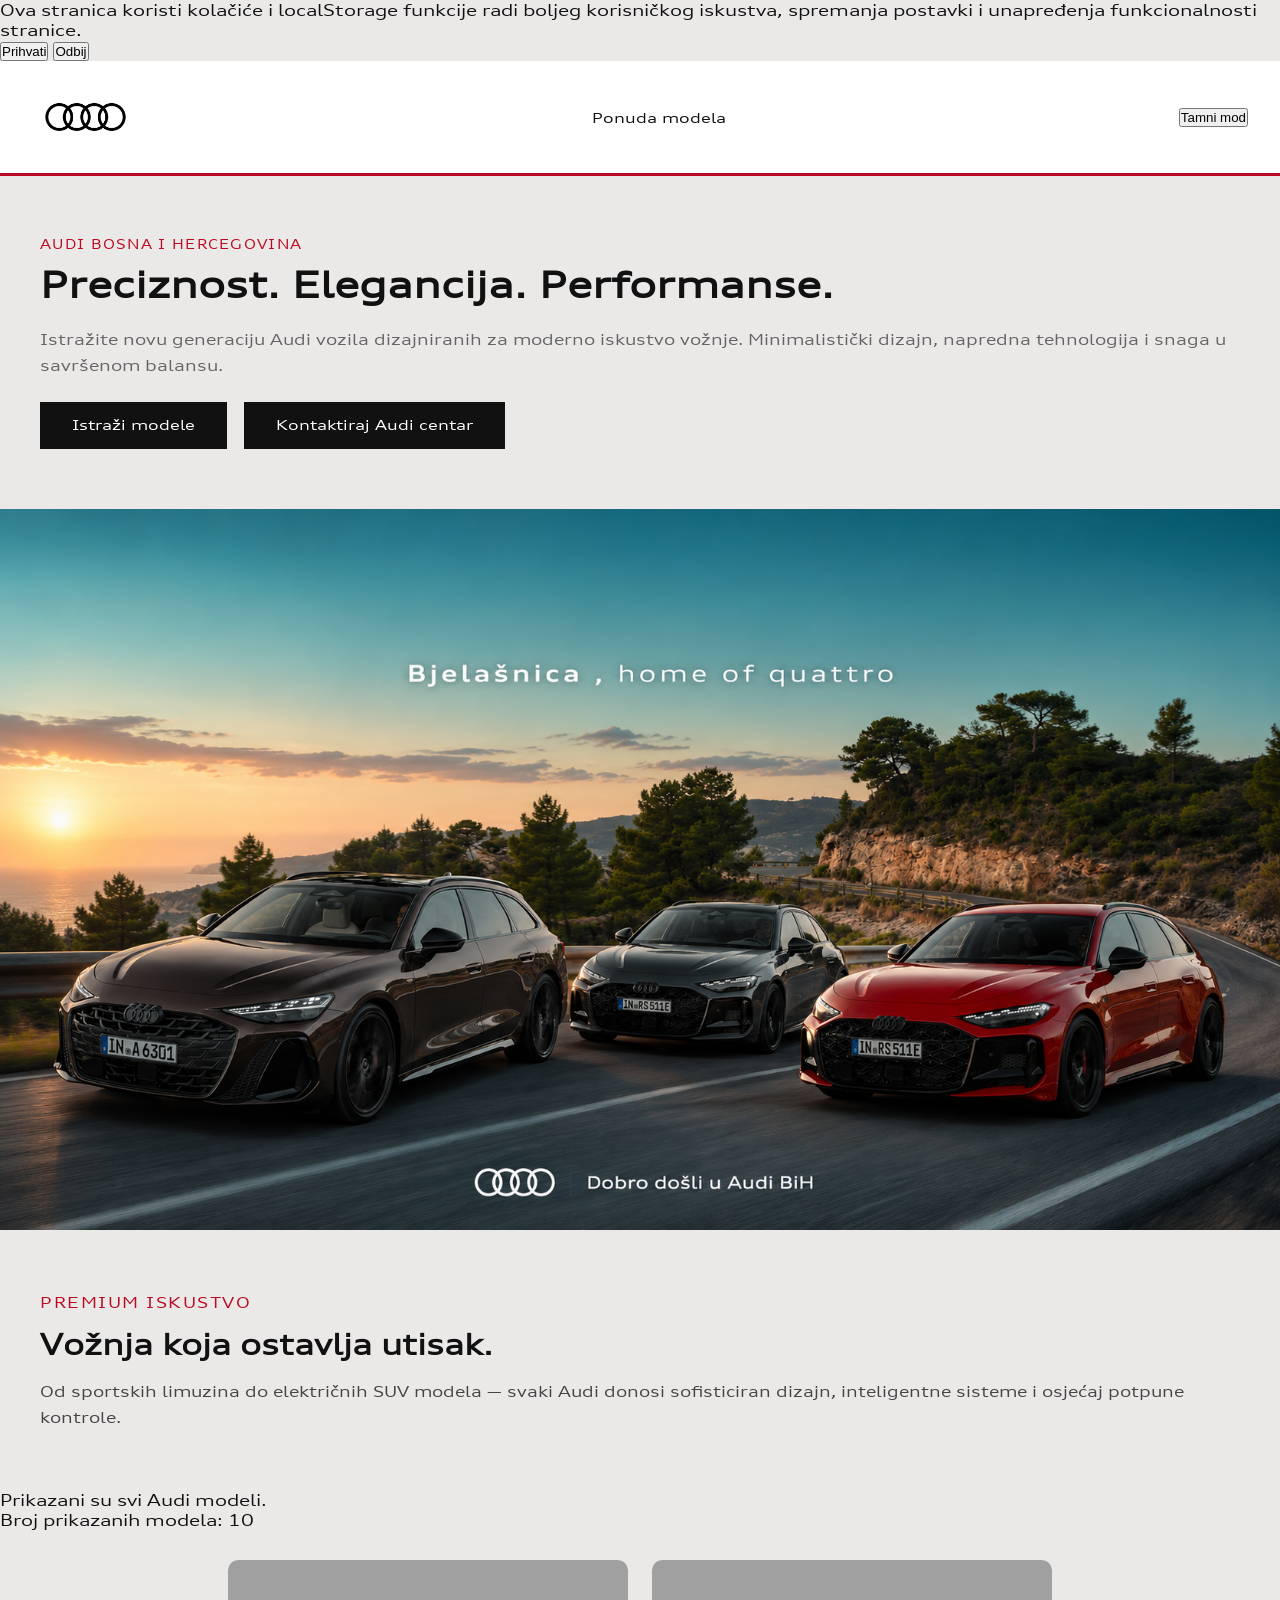
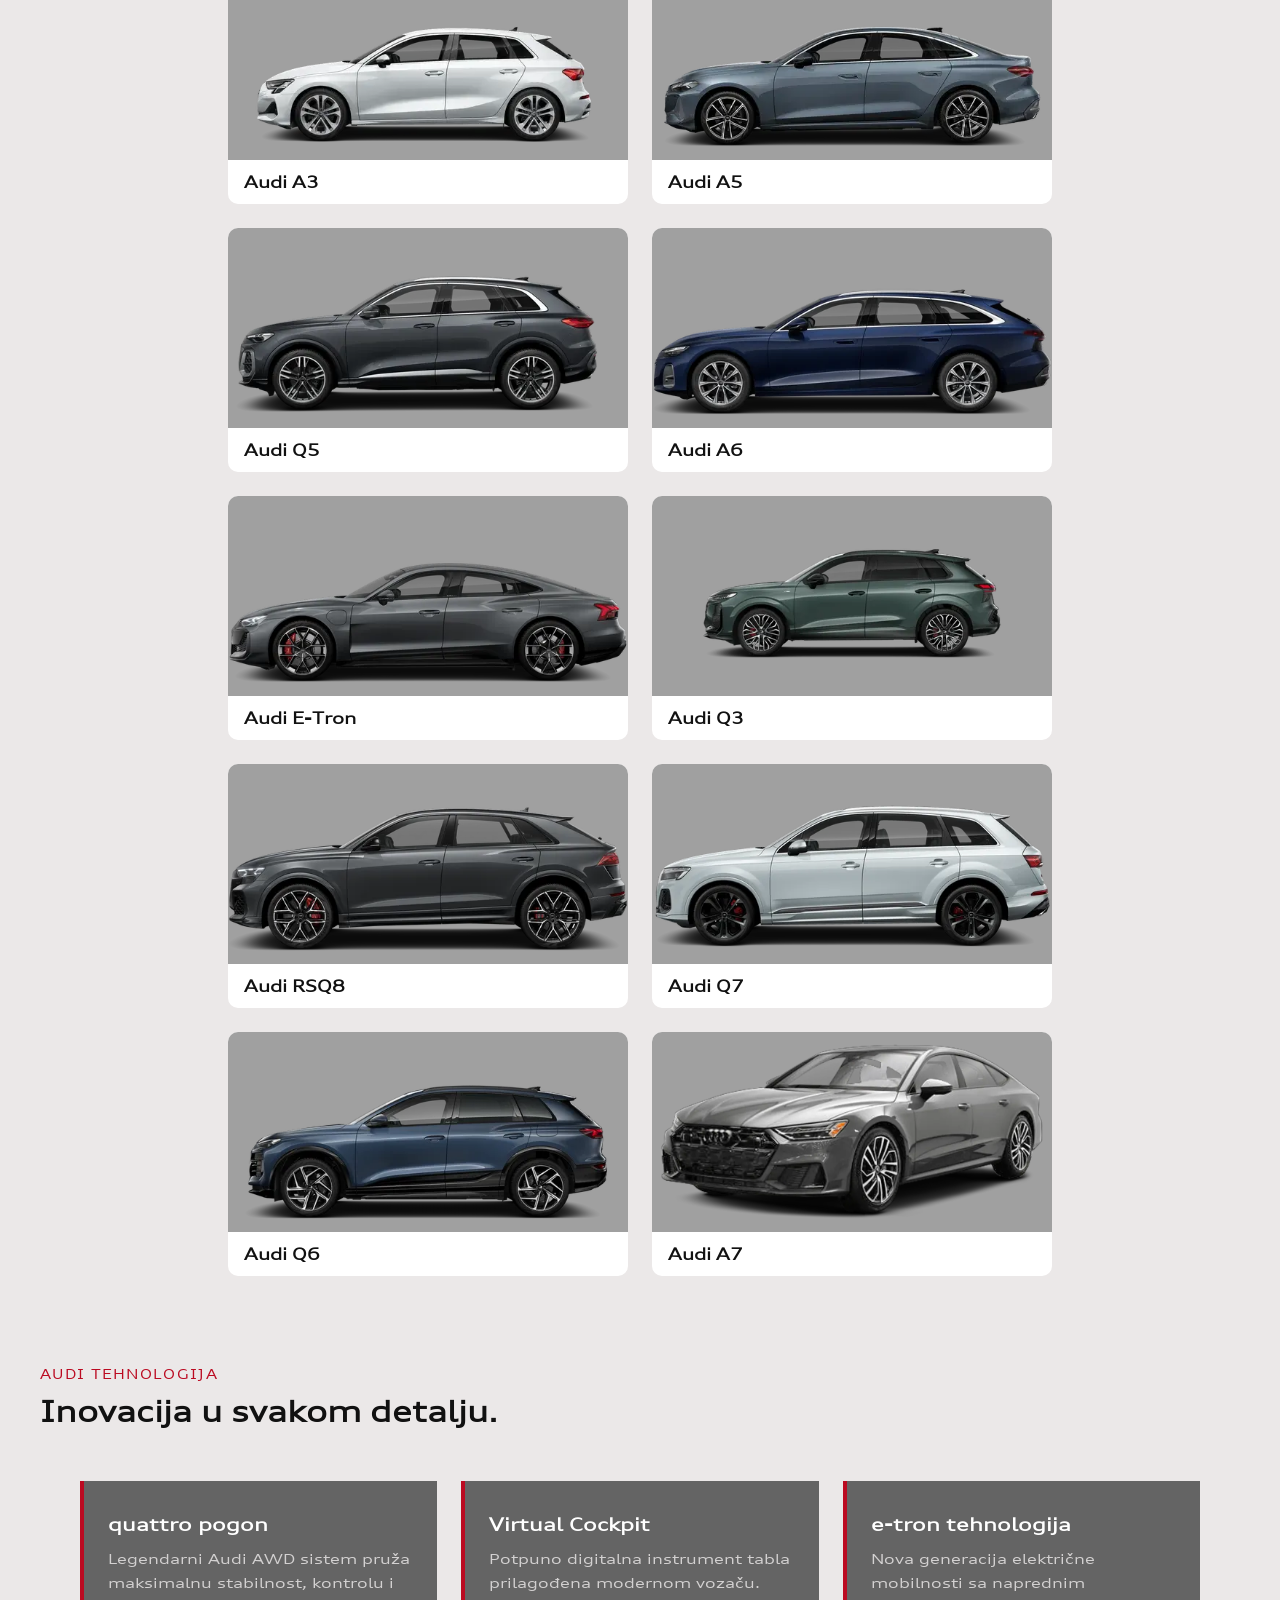
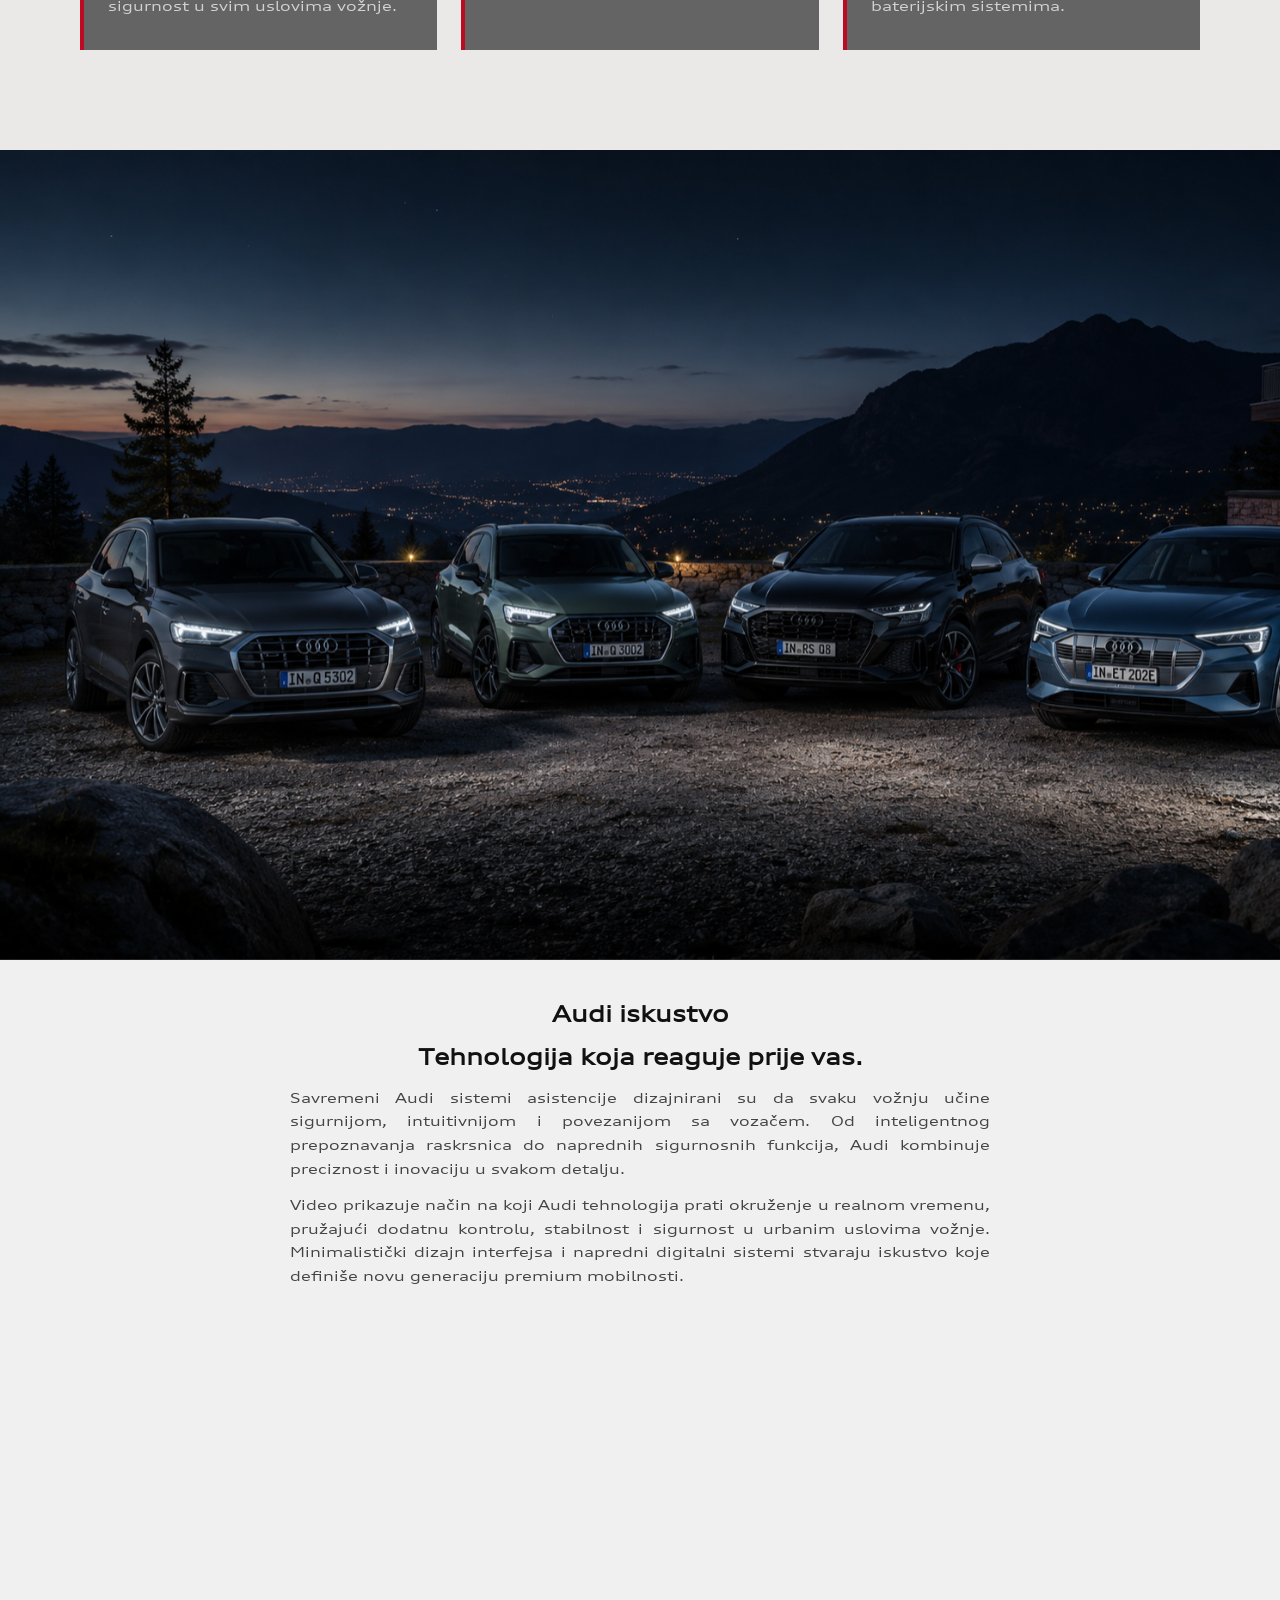
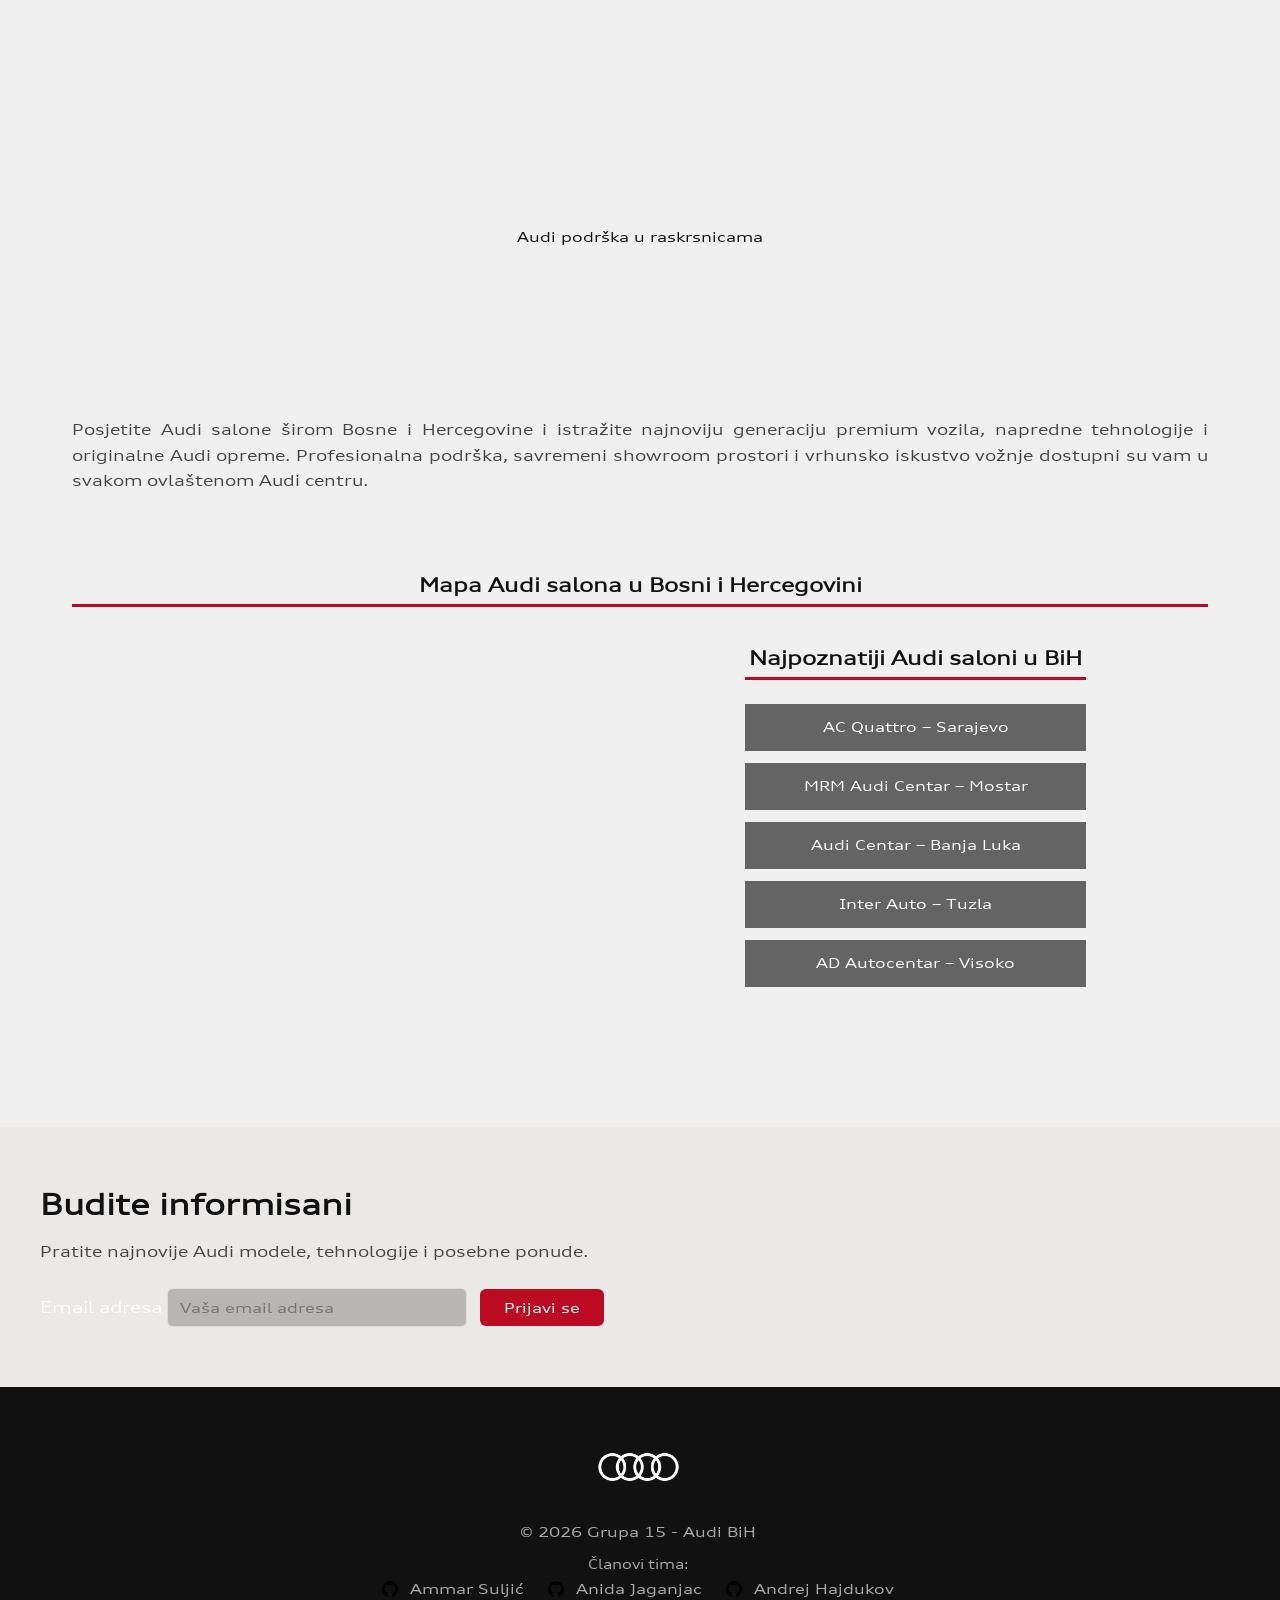
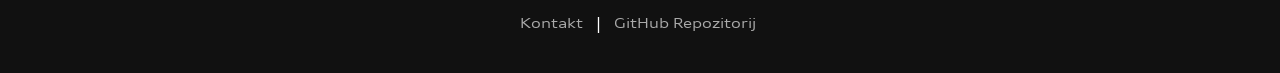
==== commit 87d078af: "dodani buttoni i sekcija za cookies" ====
--- a/index.html
+++ b/index.html
@@ -22,6 +22,33 @@
 
                 <body>
 
+                     <!-- COOKIE BANNER -->
+
+<div id="cookieBanner" class="cookie-banner">
+
+    <div class="cookie-content">
+
+        <p>
+            Ova stranica koristi kolačiće i localStorage funkcije radi boljeg korisničkog iskustva,
+            spremanja postavki i unapređenja funkcionalnosti stranice.
+        </p>
+
+        <div class="cookie-buttons">
+
+            <button type="button" id="acceptCookies">
+    Prihvati
+</button>
+
+<button type="button" id="declineCookies">
+    Odbij
+</button>
+
+        </div>
+
+    </div>
+
+</div>
+
      <div class="pozadina">
 
     
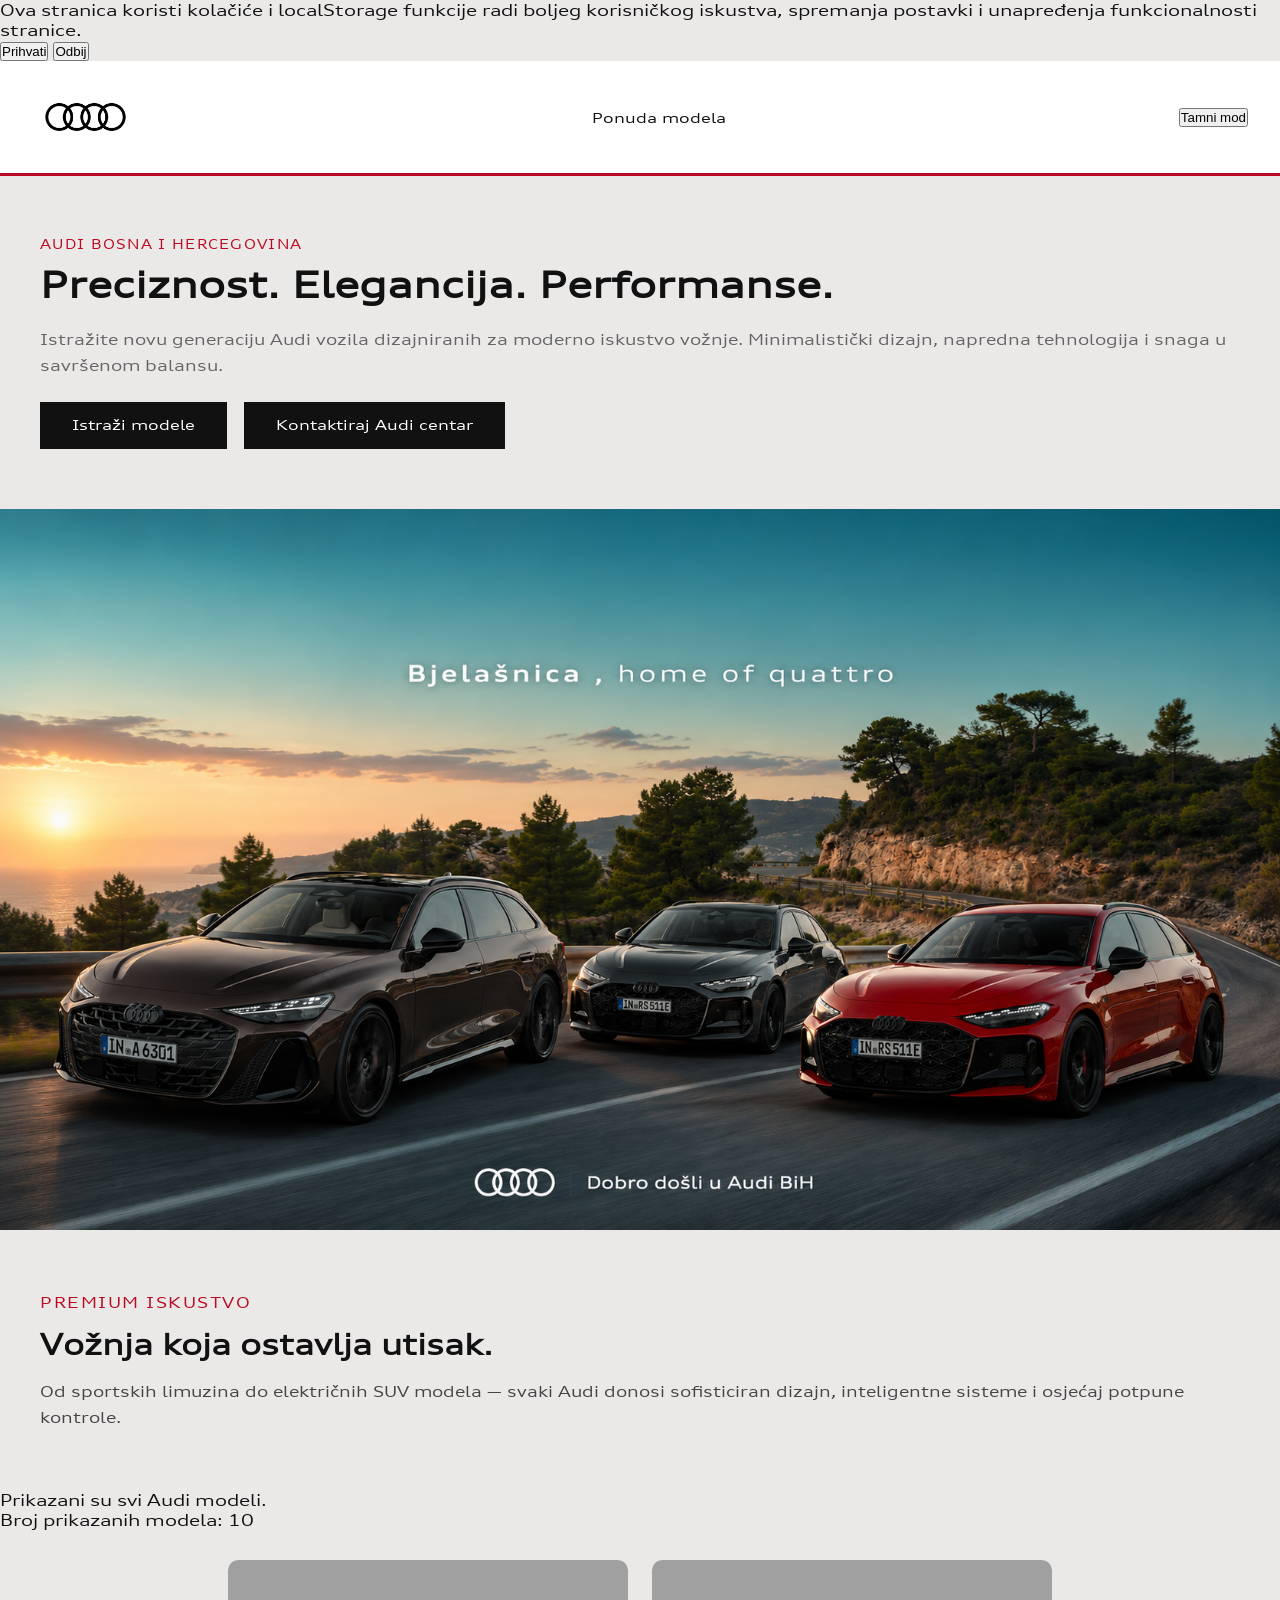
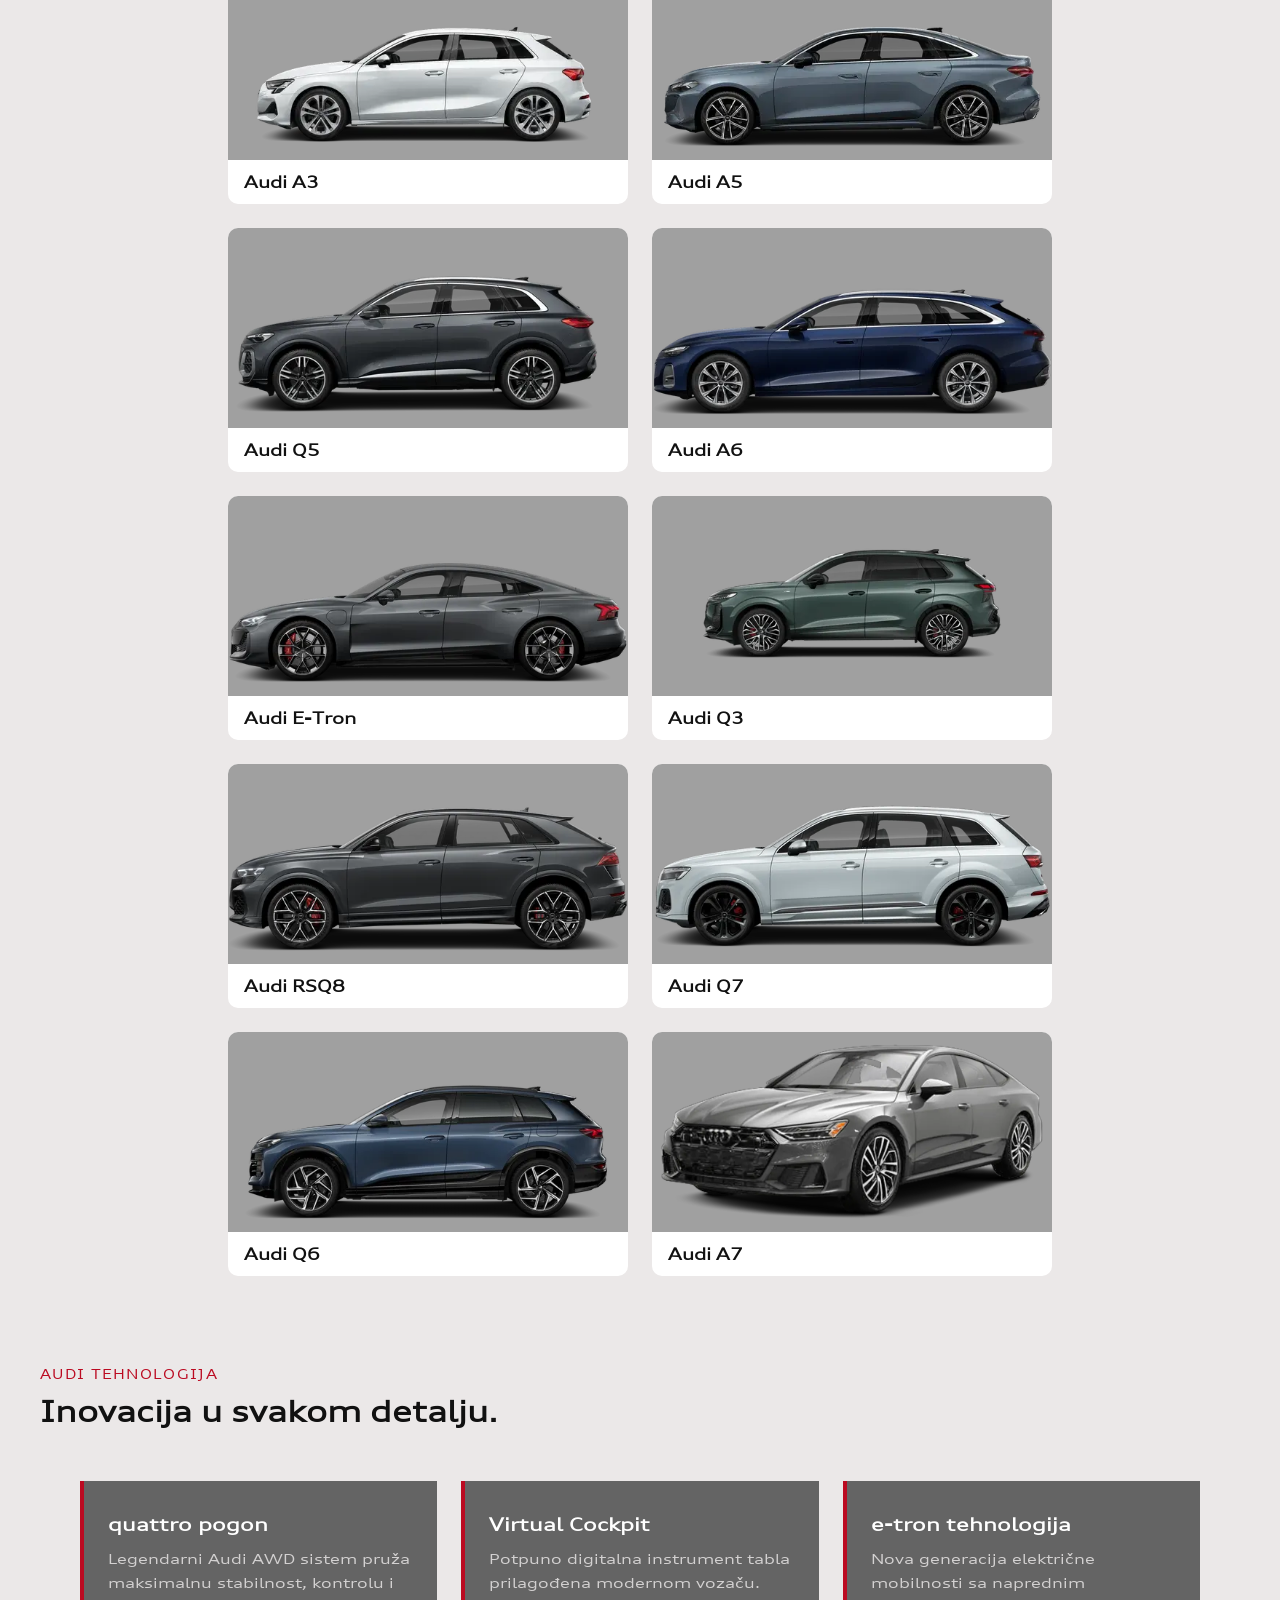
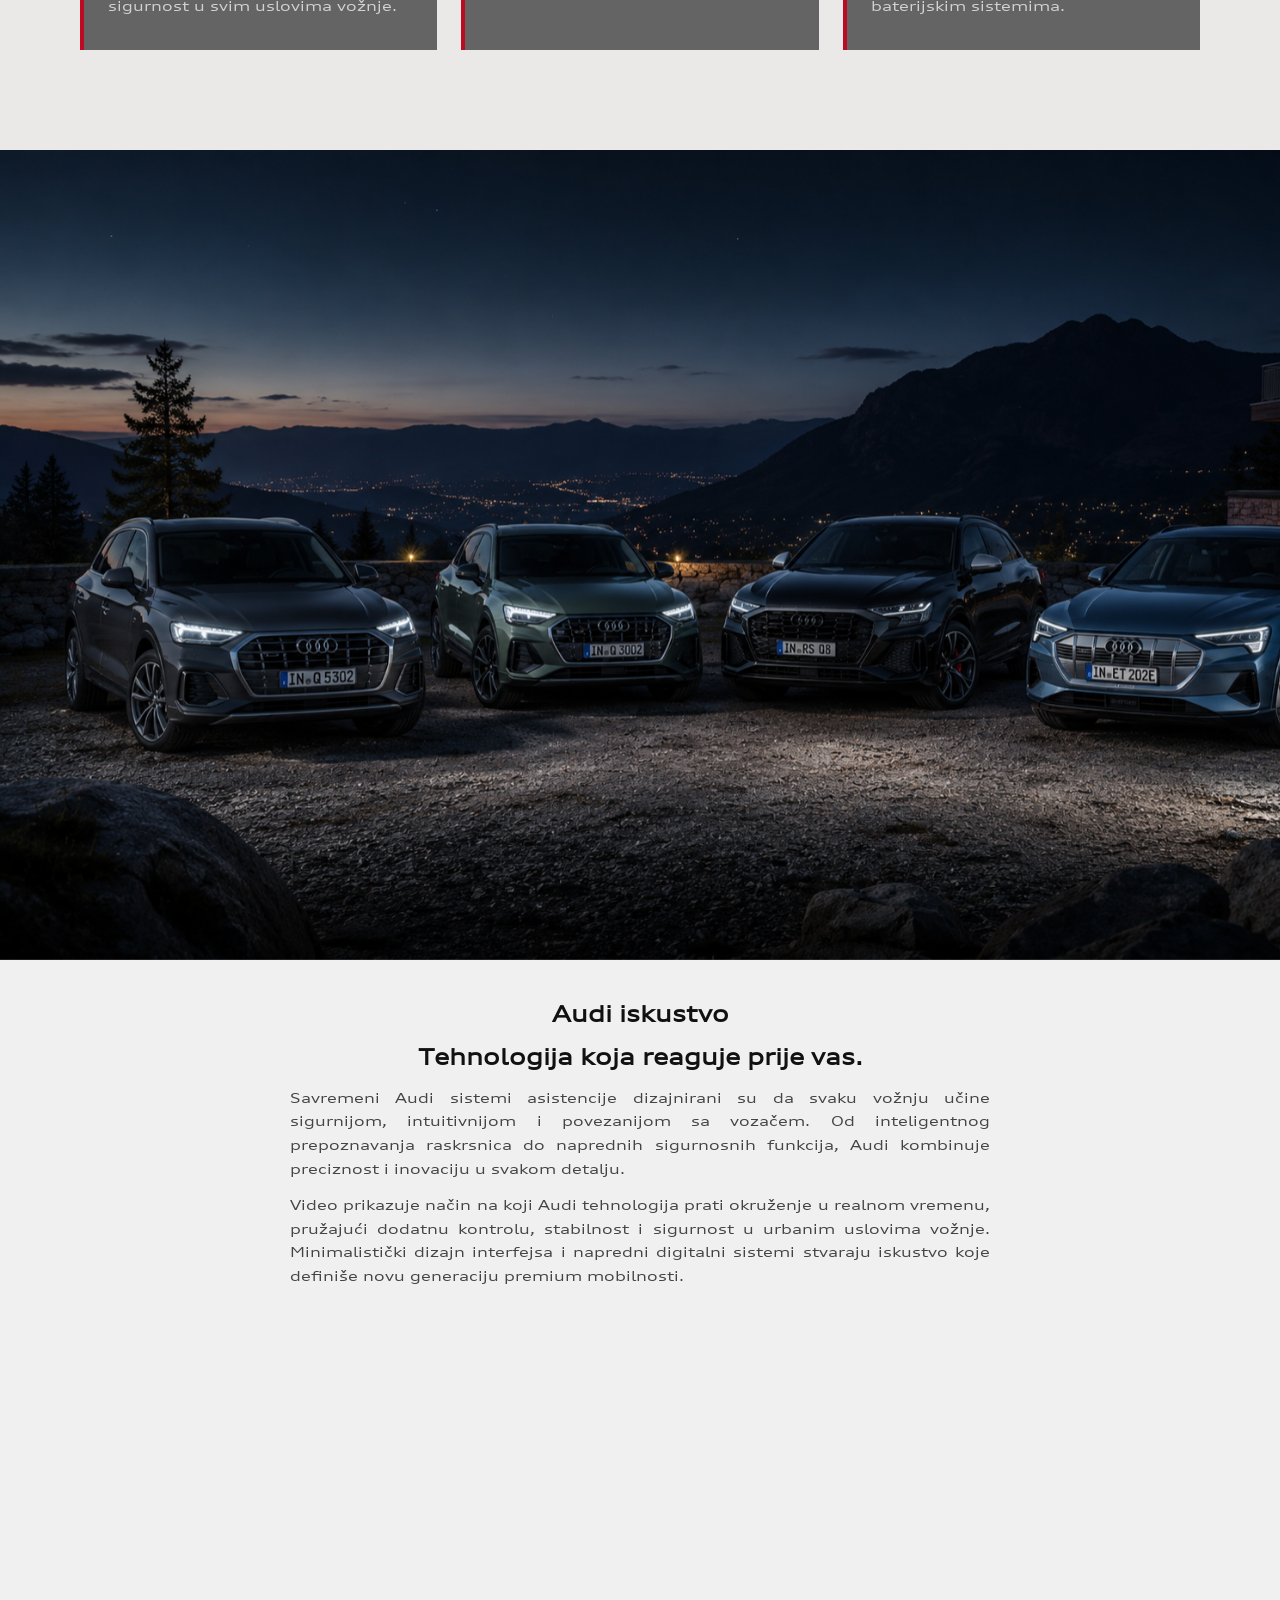
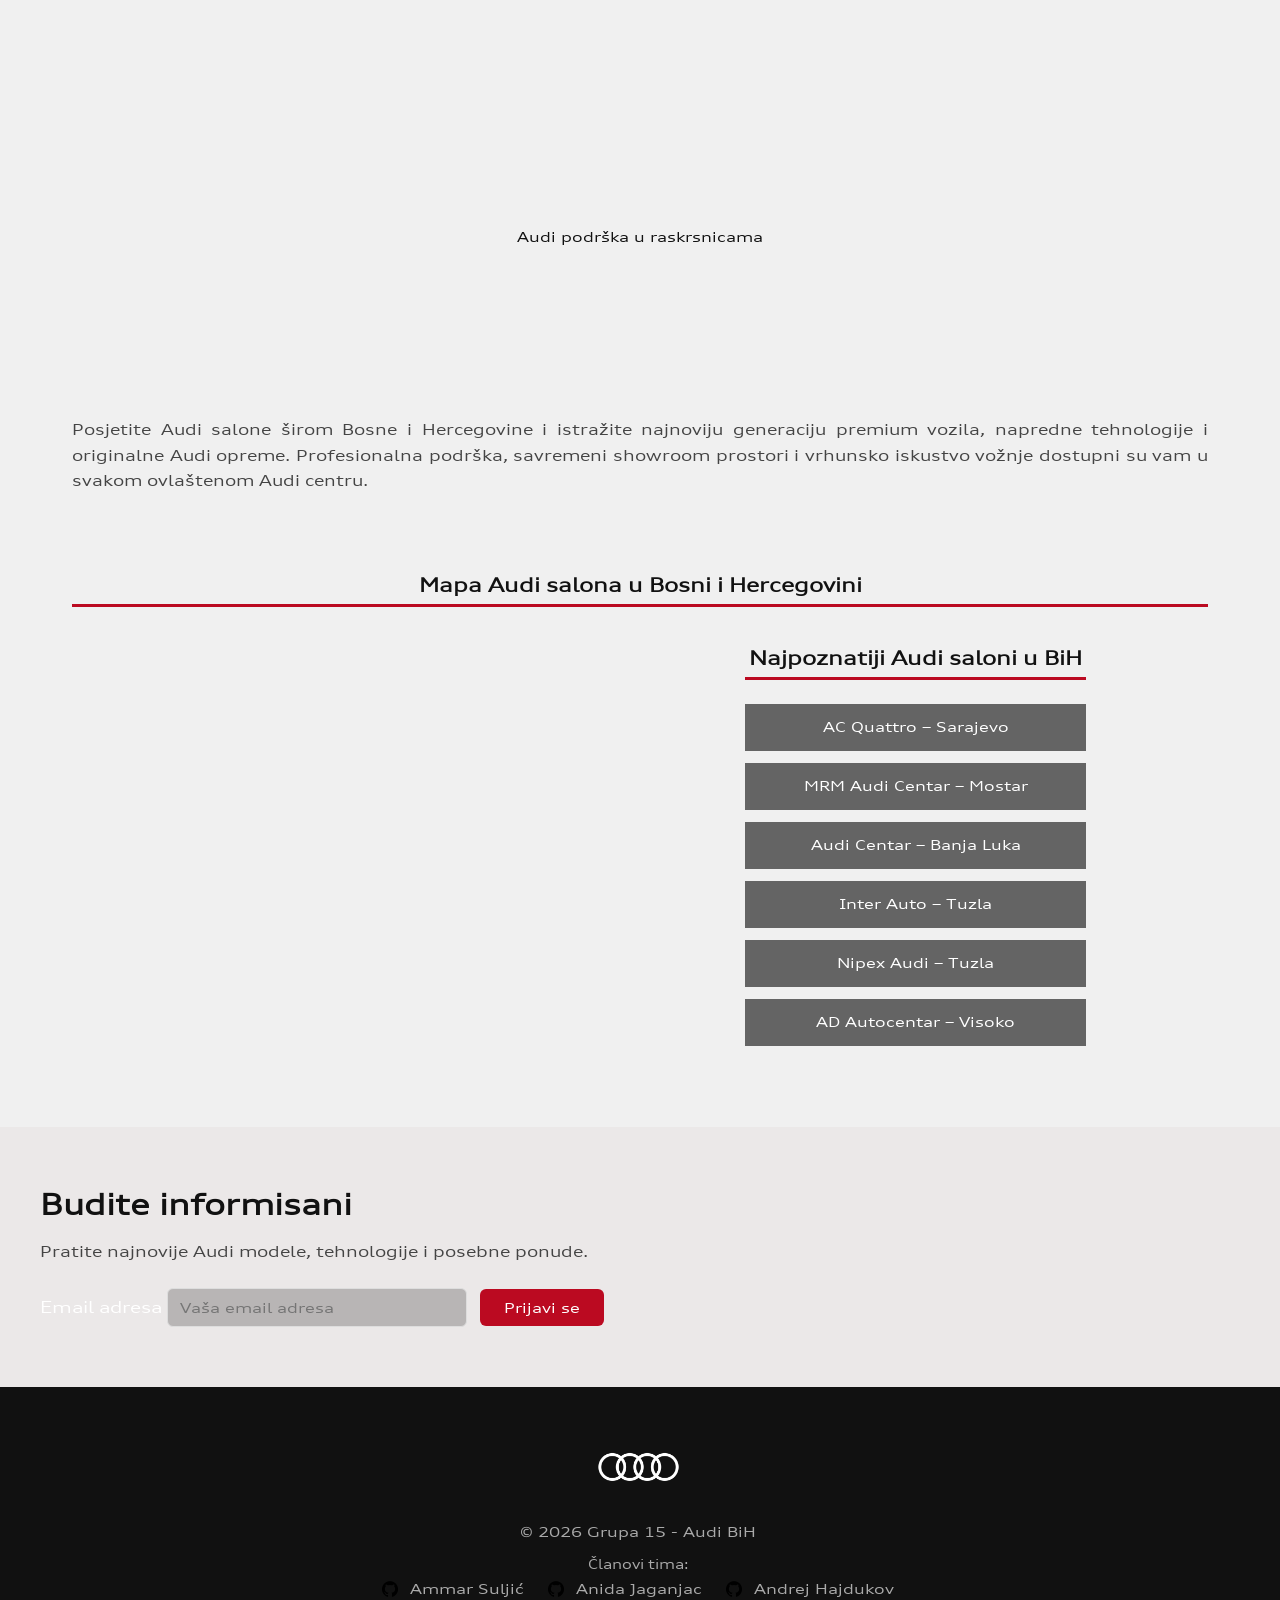
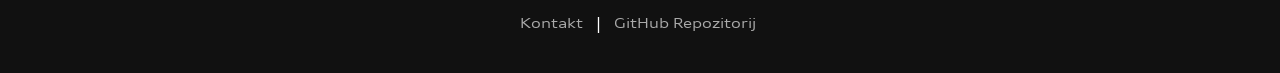
==== commit e6d5b67b: "Finalna verzija index stranice sa svim komentarima gdje je koristen AI" ====
--- a/index.html
+++ b/index.html
@@ -10,13 +10,8 @@
                 <title>Audi BiH</title>
                 <link rel="icon" href="images/audi logo crni.png" >
 
-            
-                
-
 <link rel="stylesheet" href="css/tptpstil.css">
 
-
-<!-- PWA manifest -->
 
             </head>
 
@@ -51,6 +46,7 @@
 
      <div class="pozadina">
 
+    
     
     
     <header>
@@ -135,7 +131,7 @@
 
 </section>
 
-<section class="backgroundRegular-image">   
+<section class="backgroundRegular-image">   <!-- interaktivna mapa  za slike realizovana uz pomoc Claude AI -->
 
     <div class="automap">
 
@@ -316,7 +312,7 @@
     
     
 
-    <section class="backgroundSUV-image">
+    <section class="backgroundSUV-image"> <!-- interaktivna mapa  za slike realizovana uz pomoc Claude AI -->
 
     <div class="suvmap">
 
@@ -381,8 +377,8 @@
 
     frameborder="0"
 
-    allow="autoplay; fullscreen; picture-in-picture; encrypted-media"
-    allowfullscreen>
+    allow="autoplay; fullscreen; picture-in-picture; encrypted-media" 
+    allowfullscreen>  <!-- realizovano pomocu ChatGPT-->
 </iframe>
 
 <p>Audi podrška u raskrsnicama</p>
@@ -456,6 +452,15 @@
     </li>
 
     <li>
+        <a href="https://www.nipex.ba/marke/audi"
+           target="_blank"
+           rel="noopener noreferrer"
+           style="color: white;">
+           Nipex Audi – Tuzla
+        </a>
+    </li>
+
+    <li>
         <a href="https://adautocentar.ba/"
            target="_blank"
            rel="noopener noreferrer"
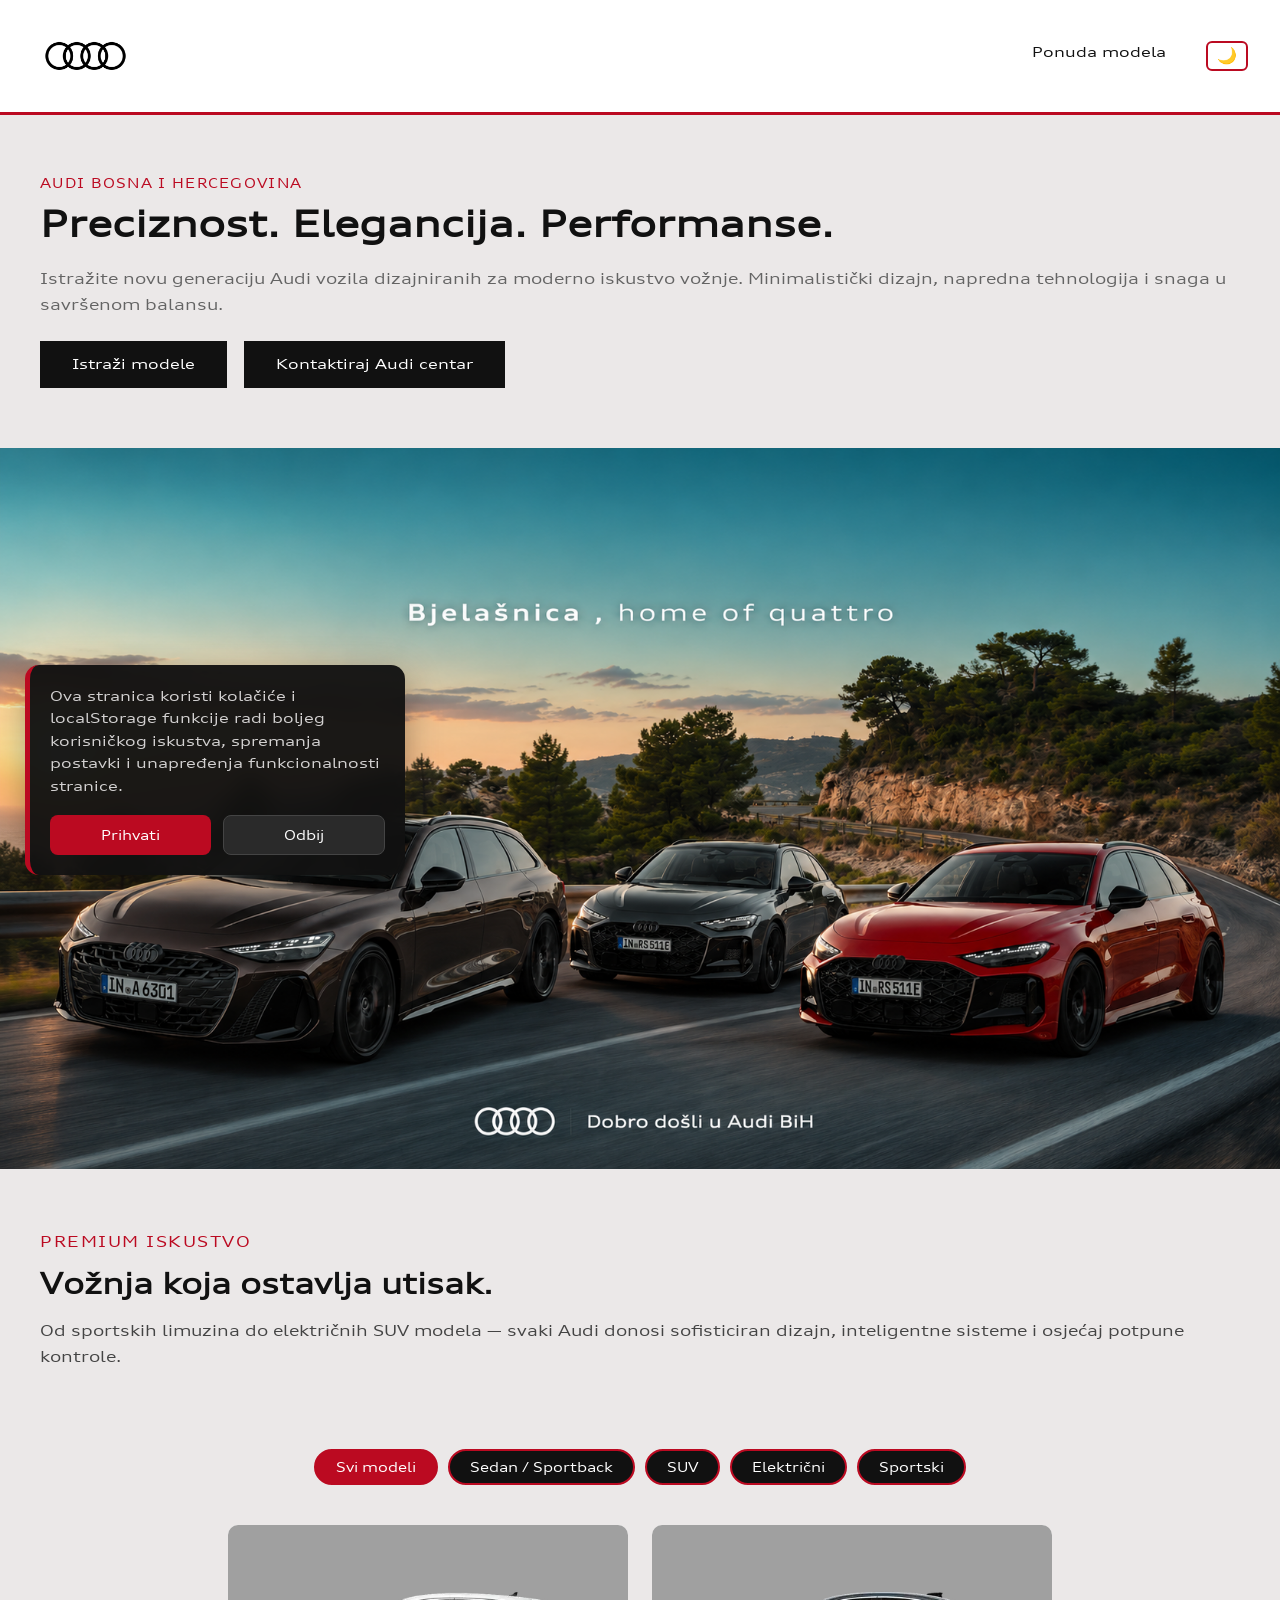
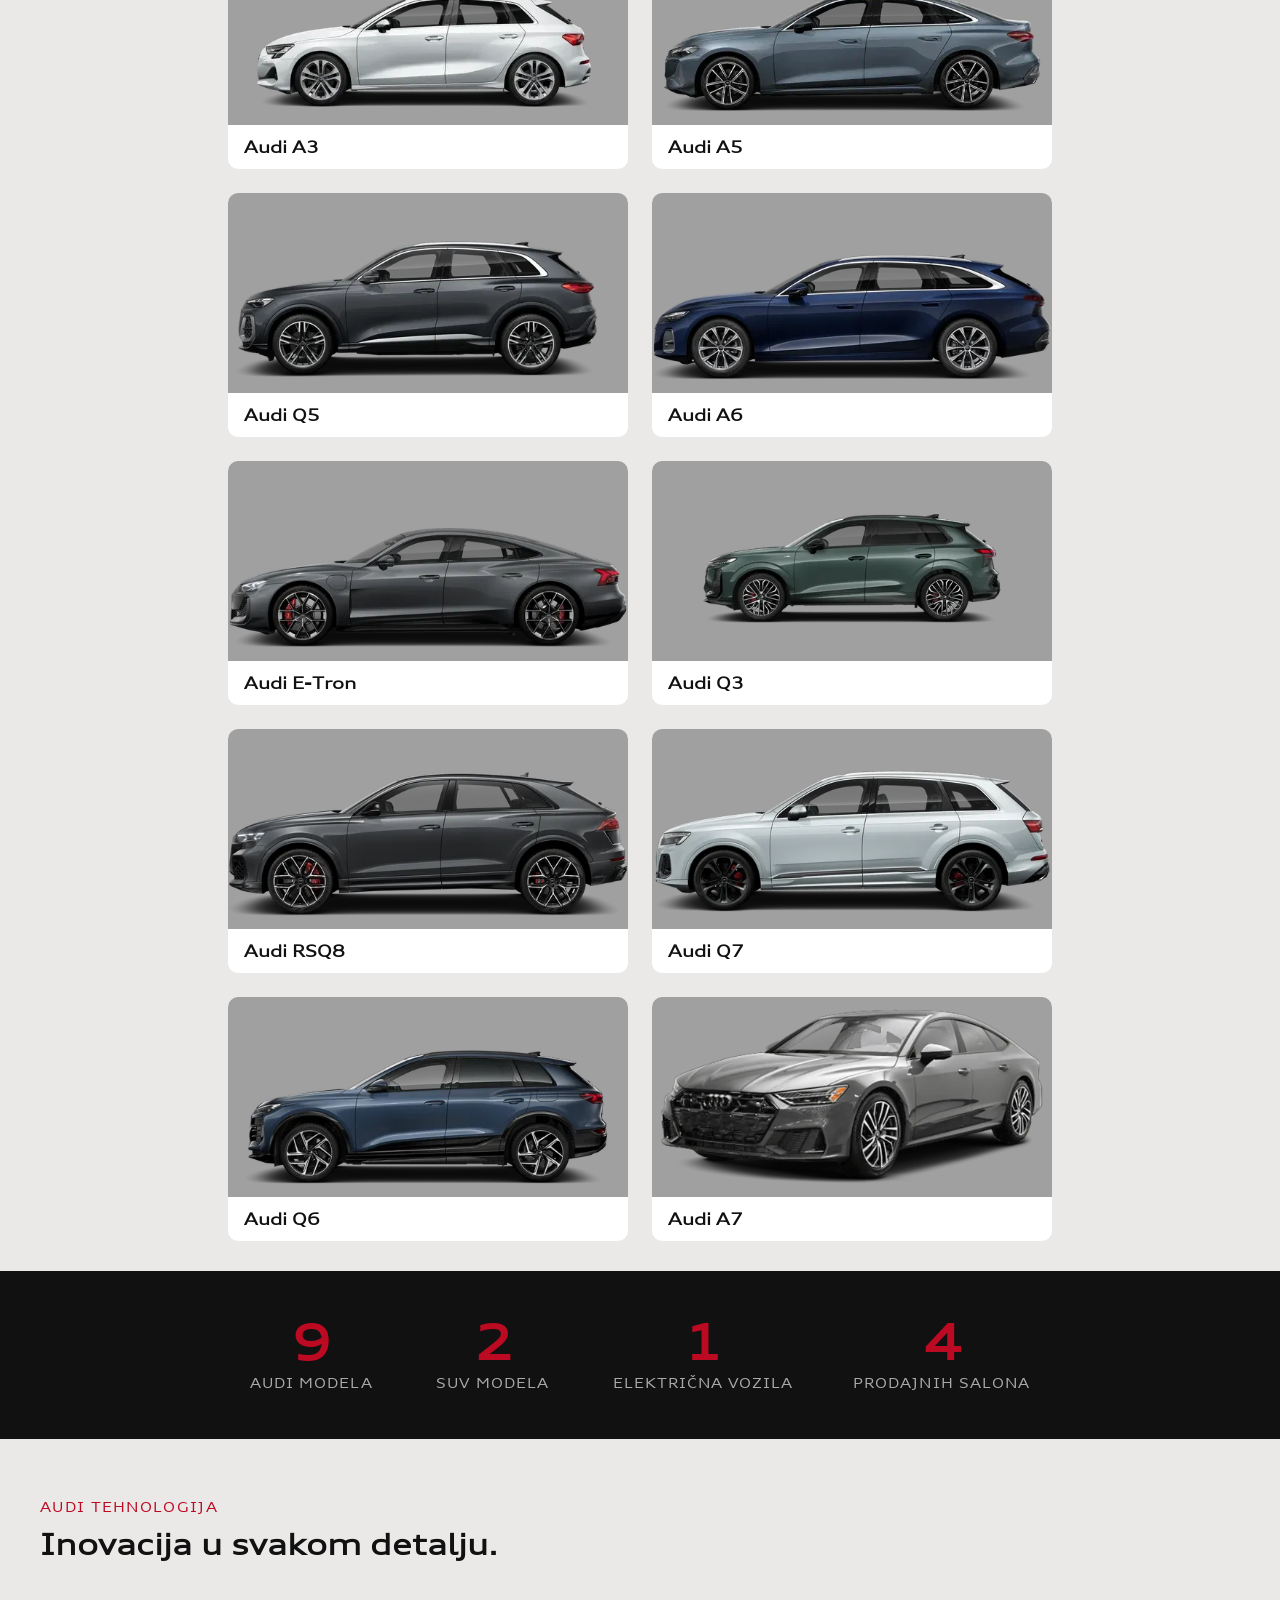
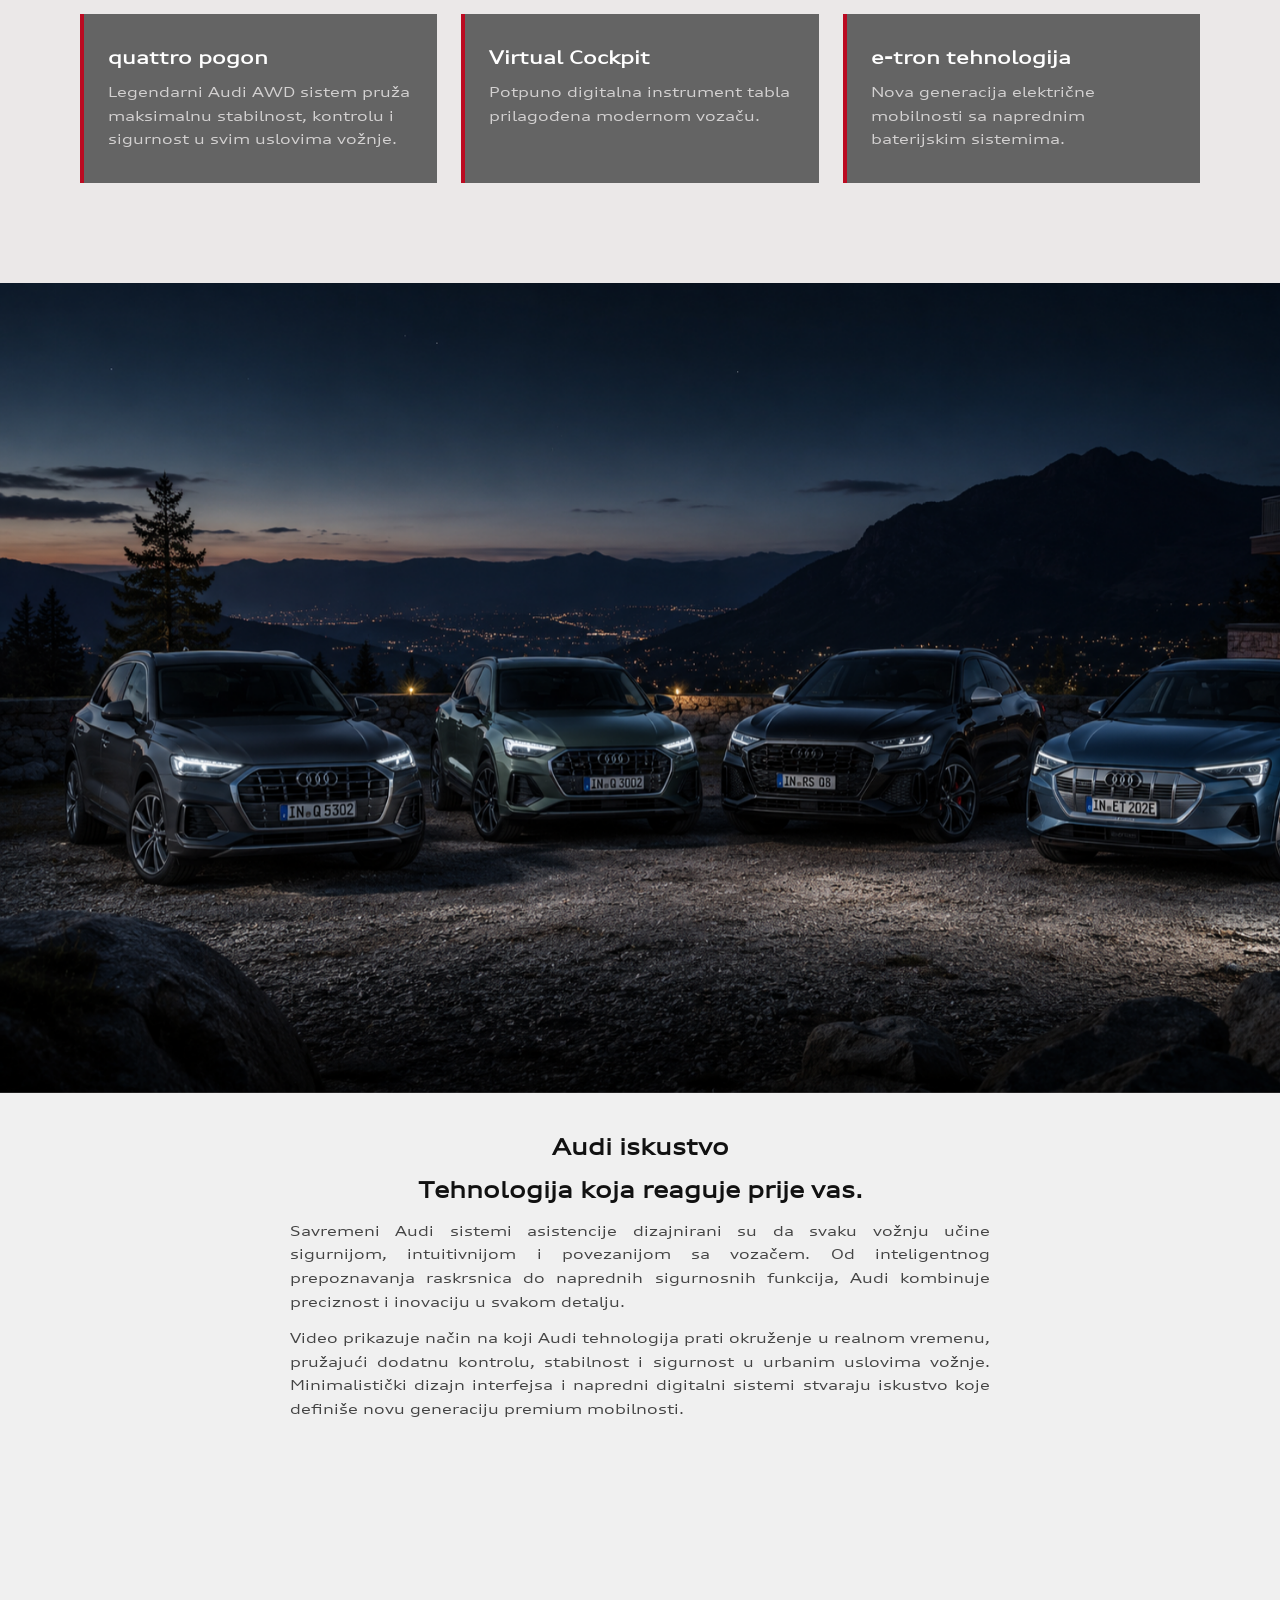
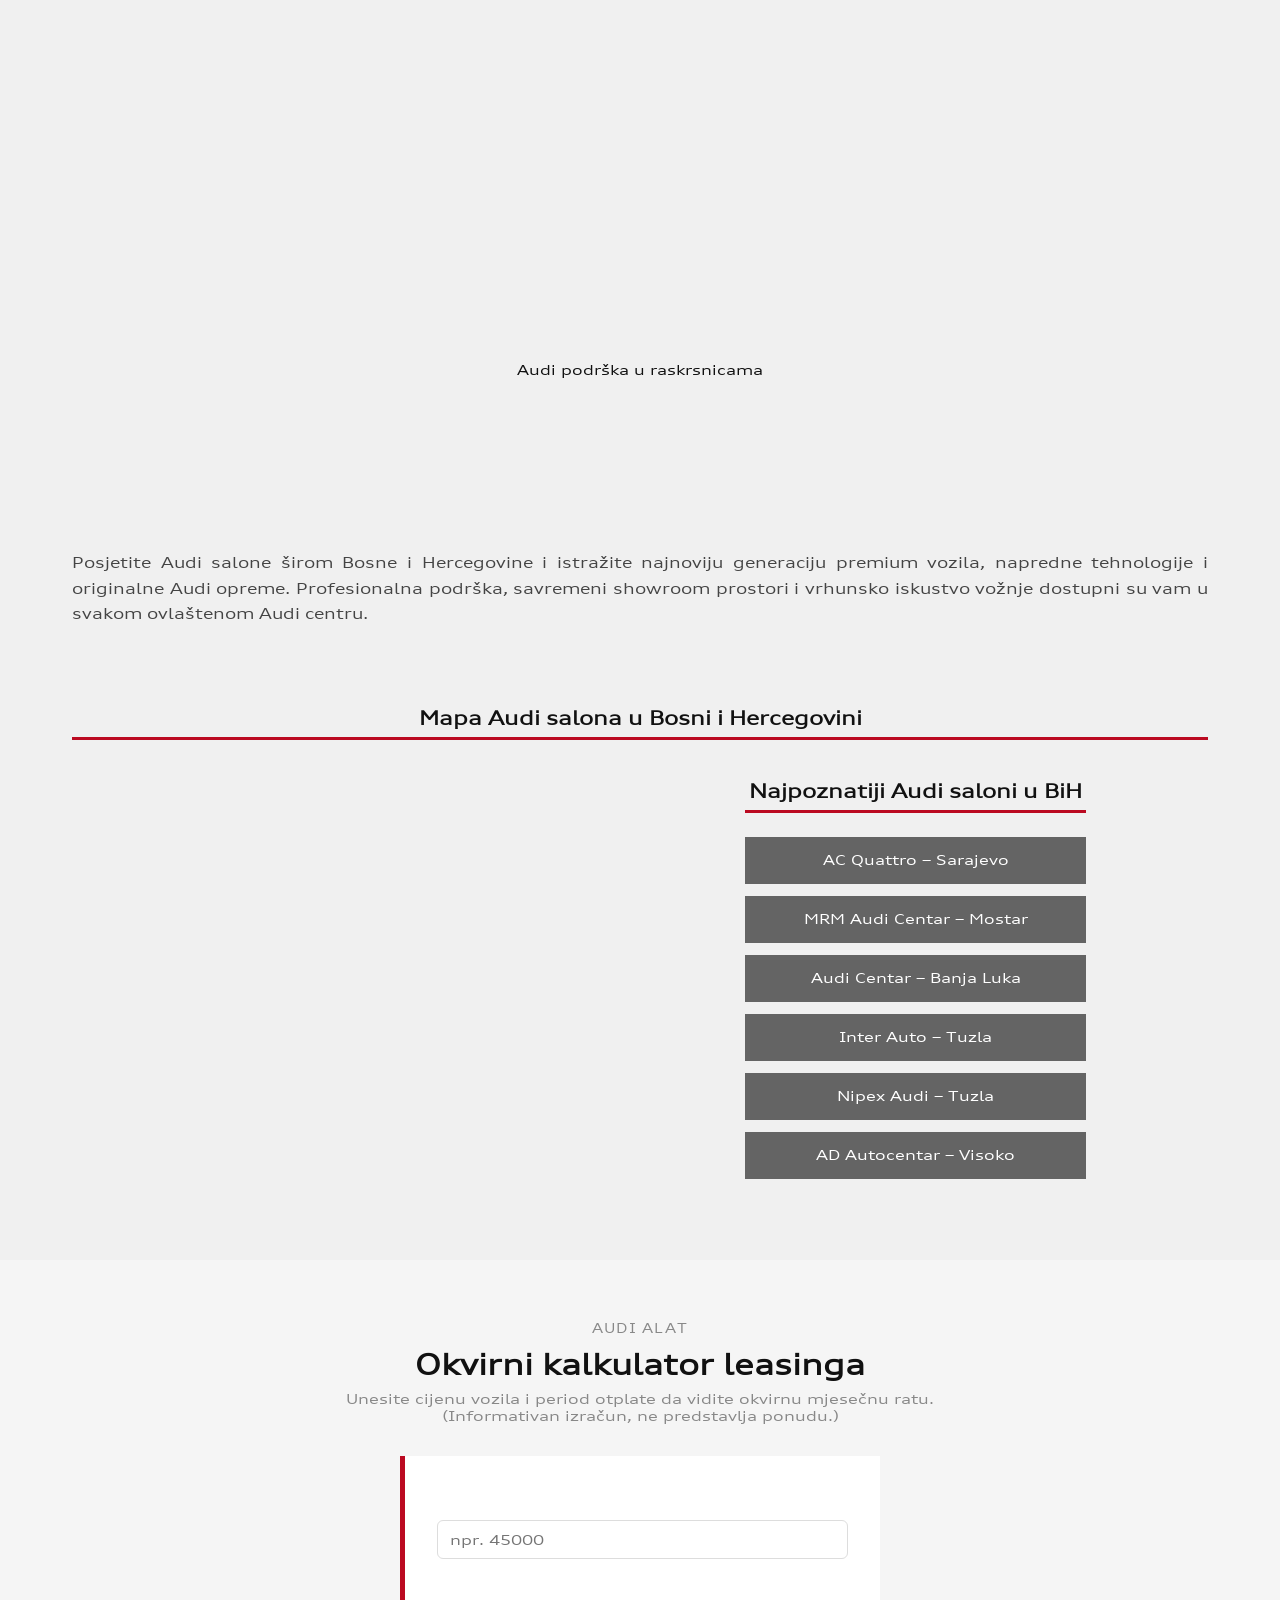
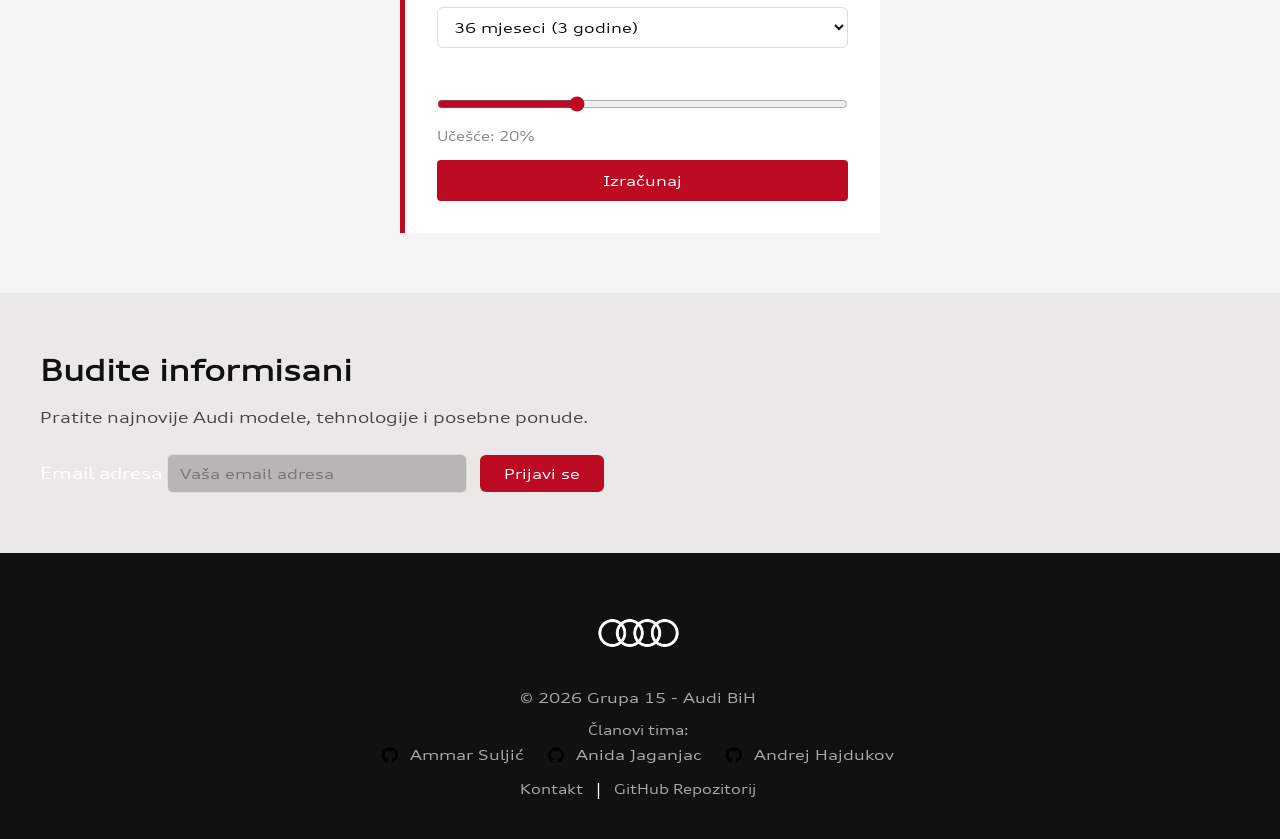
==== commit 234da202: "popravljene adrese drustvenih mreza" ====
--- a/index.html
+++ b/index.html
@@ -534,7 +534,7 @@
     <div class="team-members">
 
         <div class="member">
-            <a href="https://github.com/ammarsuljic-ui" target="_blank">
+            <a href="https://github.com/AmmarSuljic" target="_blank">
                 <img src="images/Github logo.webp" alt="GitHub" class="github-icon">
                 Ammar Suljić
             </a>
--- a/css/tptpstil.css
+++ b/css/tptpstil.css
@@ -1209,6 +1209,15 @@
   padding: 0 32px;
 }
 
+.pozadinakontakt{
+  background-image: url("images/audi kontakt.png");
+  background-size: cover;
+  background-position: center;
+  background-repeat: no-repeat;
+  background-attachment: fixed;
+  min-height: 100vh;
+}
+
 .page-title {
   font-size: 20px;
   color: var(--boja-tekst);
@@ -1550,6 +1559,22 @@
   .spec-table td {
     padding: 10px 12px;
   }
+
+  .cookie-banner {
+    width: 320px;
+    bottom: 20px;
+    left: 20px;
+    padding: 18px;
+  }
+
+  .cookie-content p {
+    font-size: 13px;
+  } 
+
+  .cookie-buttons button {
+    padding: 10px 14px;
+    font-size: 12px;
+  }
 }
 
 /* Mobitel */
@@ -1601,7 +1626,6 @@
   .newsletter h2 {
     font-size: 22px;
   }
-
   
   .hero-btn {
     display: block;
@@ -1610,19 +1634,16 @@
     text-align: center;
   }
 
-  
   .tech-grid {
     grid-template-columns: 1fr;
     padding: 16px;
   }
-
   
   iframe {
     width: 100%;
     height: 250px;
   }
 
-  
   .mapa {
     flex-direction: column;
   }
@@ -1635,7 +1656,6 @@
     width: 100%;
   }
 
-  
   .newsletter input[type="email"] {
     width: 100%;
     margin-bottom: 8px;
@@ -1646,7 +1666,6 @@
     width: 100%;
   }
 
-  
   .site-footer {
     width: 100%;
     margin-left: 0;
@@ -1665,25 +1684,21 @@
     overflow-x: auto;
   }
 
-  
   .opismodela {
     width: 100%;
     margin-left: 0;
   }
 
- 
   .ispodtabele {
     width: 100%;
     margin-left: 0;
   }
 
-  
   .config-box {
     width: 100%;
     margin-left: 0;
   }
 
- 
   .category-section {
     width: 100%;
     margin-left: 0;
@@ -1693,7 +1708,6 @@
   .category-section h1 {
     font-size: 20px;
   }
-
   
   .nav {
     gap: 4px;
@@ -1703,7 +1717,6 @@
     font-size: 11px;
     padding: 4px 8px;
   }
-
   
   .glavni-naslov {
     font-size: 28px;
@@ -1722,9 +1735,106 @@
   }
 
   .site-footer-kontakt {
-  width: 100%;
-  margin-left: 0;
-  text-align: center;
-  align-items: center;
-  }
+    width: 100%;
+    margin-left: 0;
+    text-align: center;
+    align-items: center;
+  }
+
+  .cookie-banner{
+    left: 15px;
+    right: 15px;
+    bottom: 15px;
+    width: auto;
+    padding: 18px;
+    }
+
+  .cookie-buttons{
+    flex-direction: column;
+    }
+}
+
+/*---- COOKIES ----*/
+
+.cookie-banner{
+
+    position: fixed;
+    bottom: 25px;
+    left: 25px;
+    width: 380px;
+    max-width: calc(100% - 40px);
+    background: rgba(17,17,17,0.96);
+    border-left: 5px solid #BB0A21;
+    border-radius: 14px;
+    padding: 20px;
+    z-index: 9999;
+    box-shadow: 0 10px 35px rgba(0,0,0,0.35);
+    backdrop-filter: blur(10px);
+    animation: cookieFade 0.5s ease;
+}
+
+.cookie-content p{
+
+    color: #d3d1d1;
+    font-size: 14px;
+    line-height: 1.6;
+    margin-bottom: 18px;
+}
+
+.cookie-buttons{
+
+    display: flex;
+    gap: 12px;
+}
+
+.cookie-buttons button{
+
+    flex: 1;
+    padding: 11px 16px;
+    border: none;
+    border-radius: 8px;
+    font-family: inherit;
+    font-size: 13px;
+    cursor: pointer;
+    transition: 0.25s;
+}
+
+#acceptCookies{
+
+    background: #BB0A21;
+    color: #ffffff;
+}
+
+#acceptCookies:hover{
+
+    background: #880015;
+    transform: translateY(-2px);
+}
+
+#declineCookies{
+
+    background: #2a2a2a;
+    color: #ffffff;
+    border: 1px solid #444444;
+}
+
+#declineCookies:hover{
+
+    background: #3a3939;
+    transform: translateY(-2px);
+}
+
+/*---- ANIMACIJA COOKIES ----*/
+
+@keyframes cookieFade{
+
+    from{
+        opacity: 0;
+        transform: translateY(20px);
+    }
+
+    to{
+        opacity: 1;
+        transform: translateY(0);
+    }
 }
